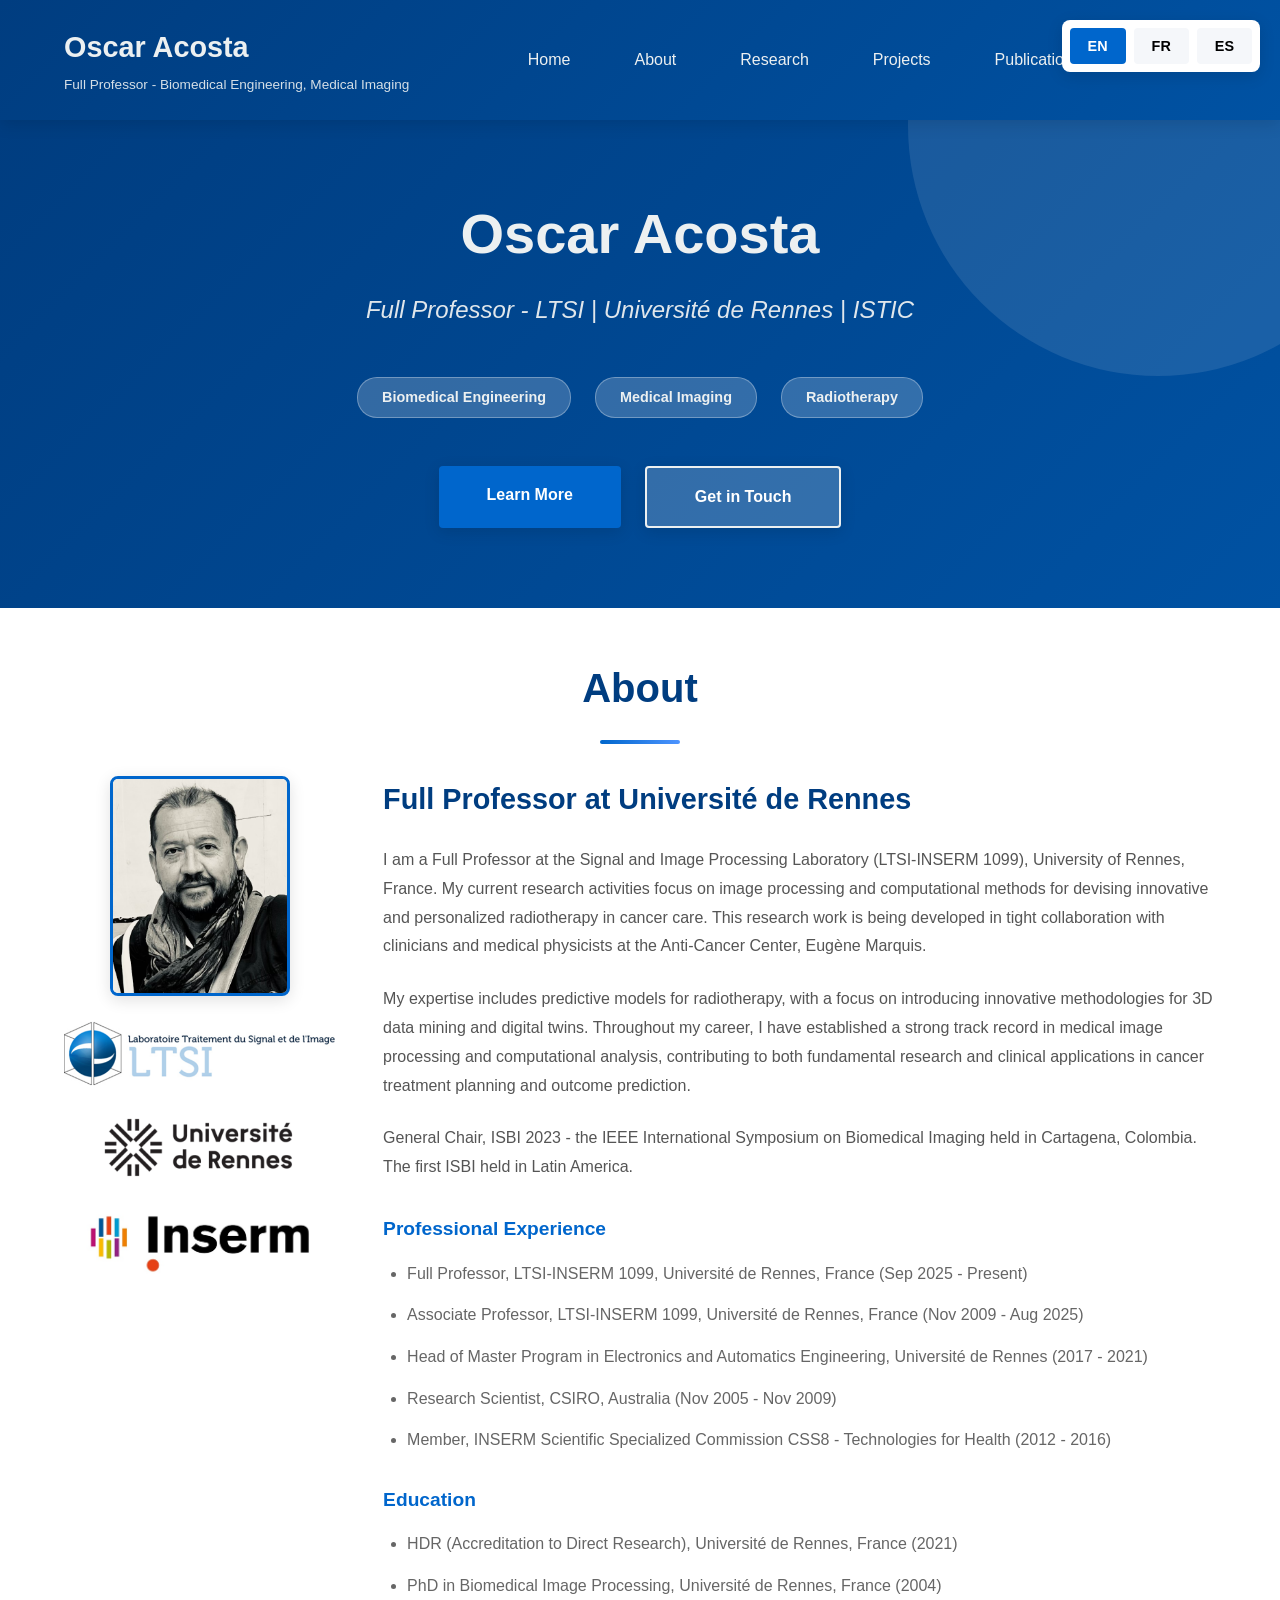
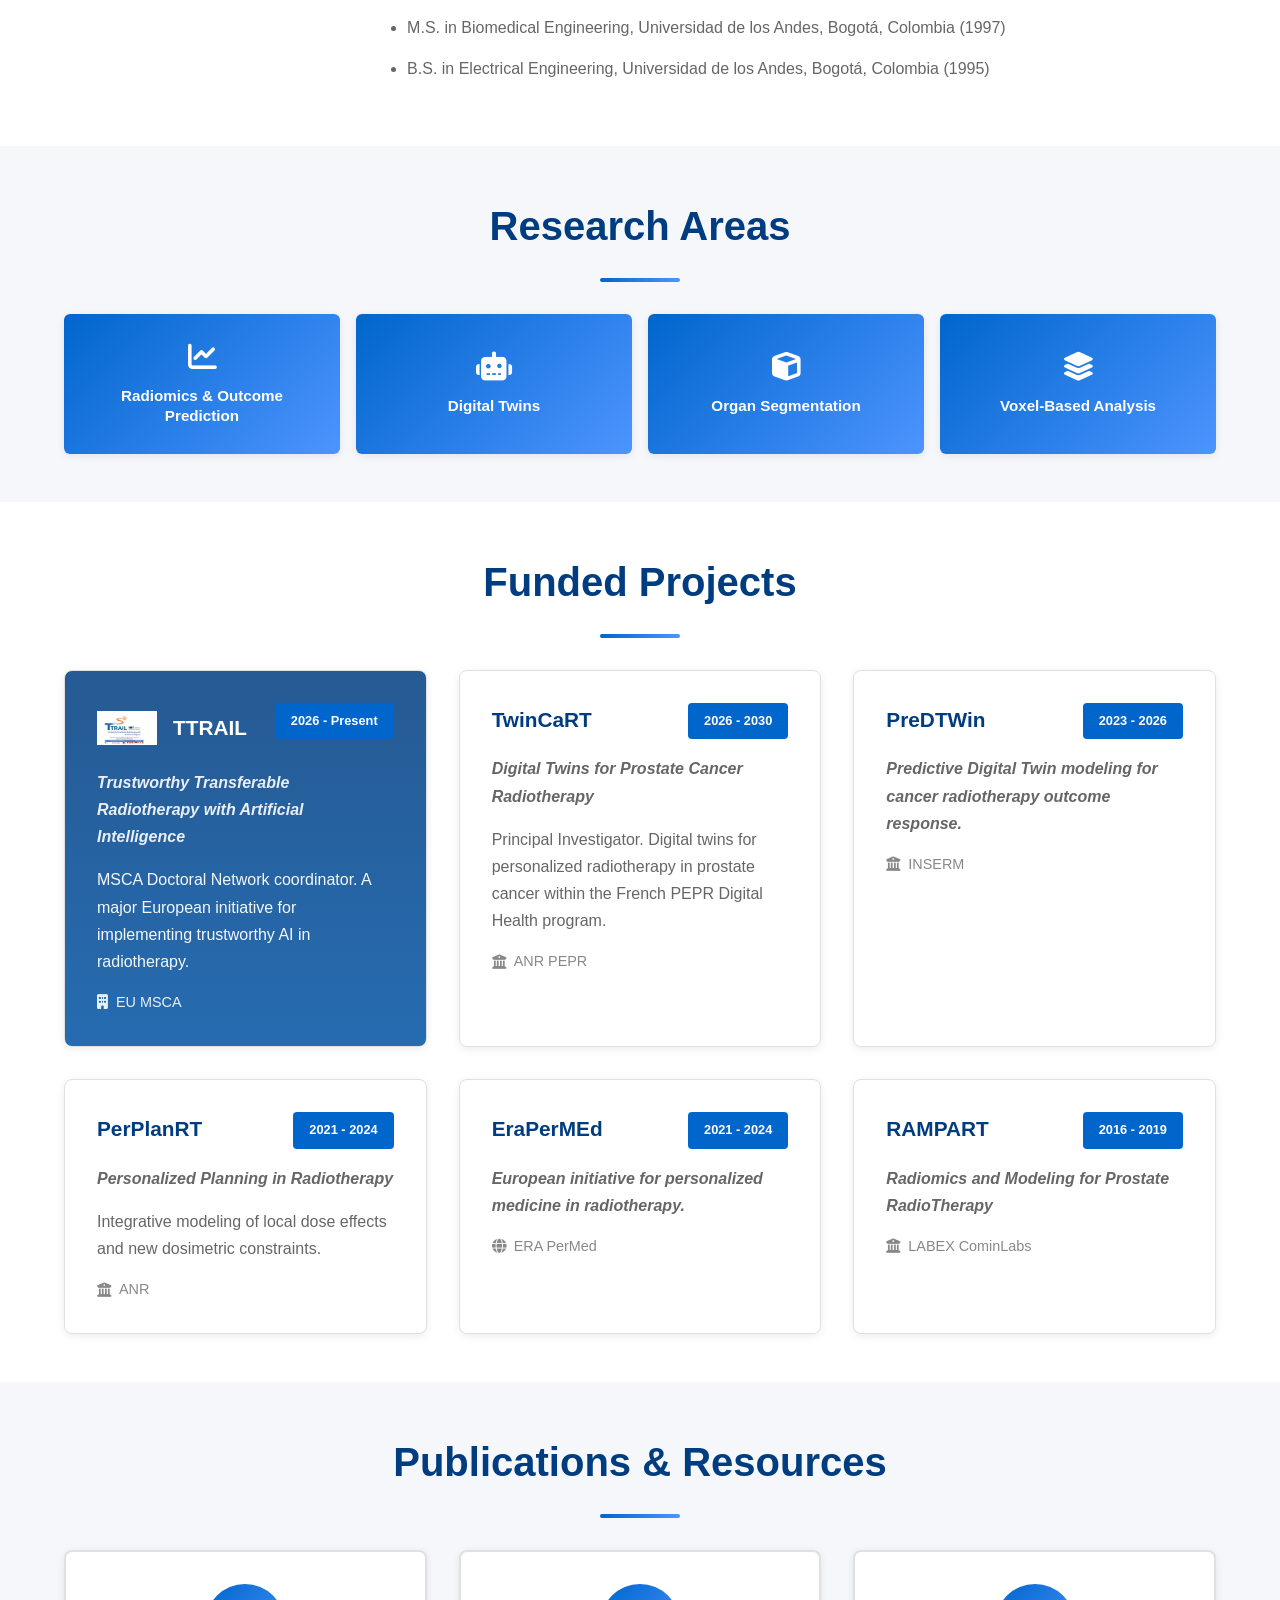
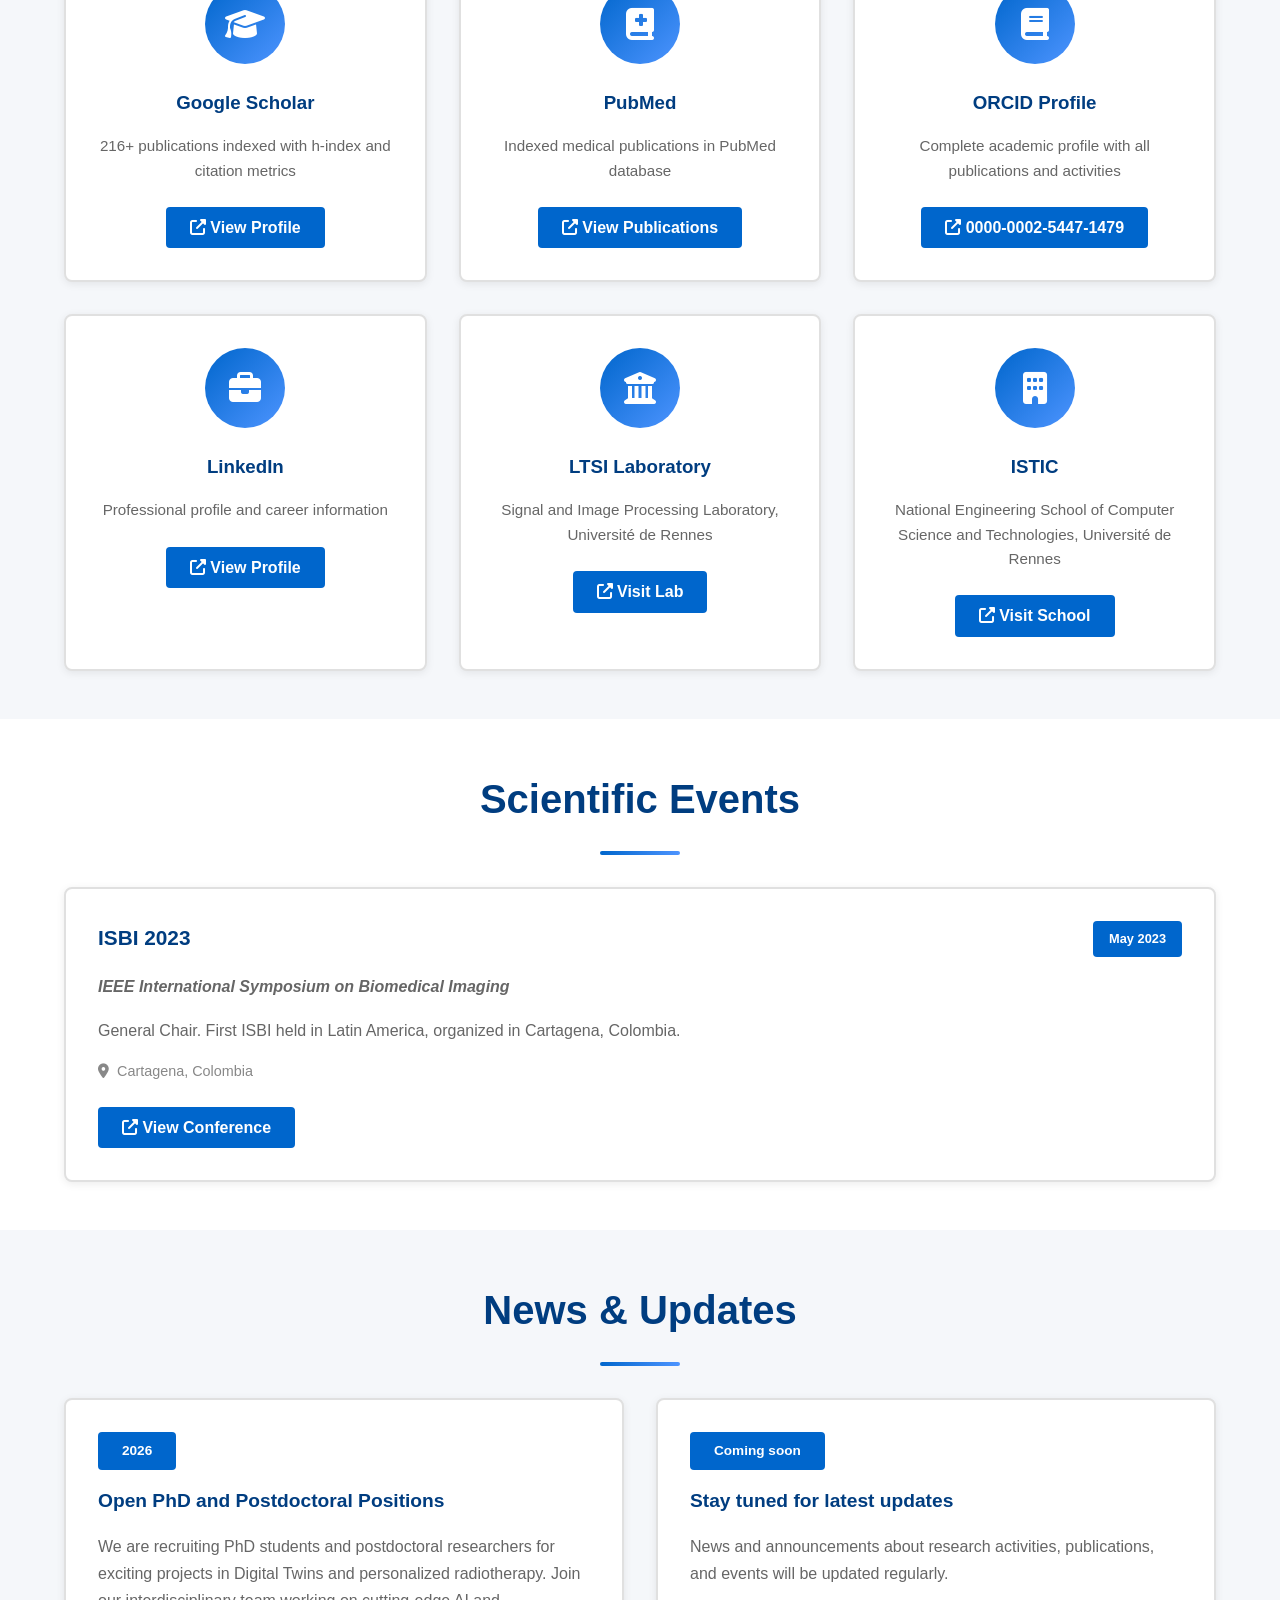
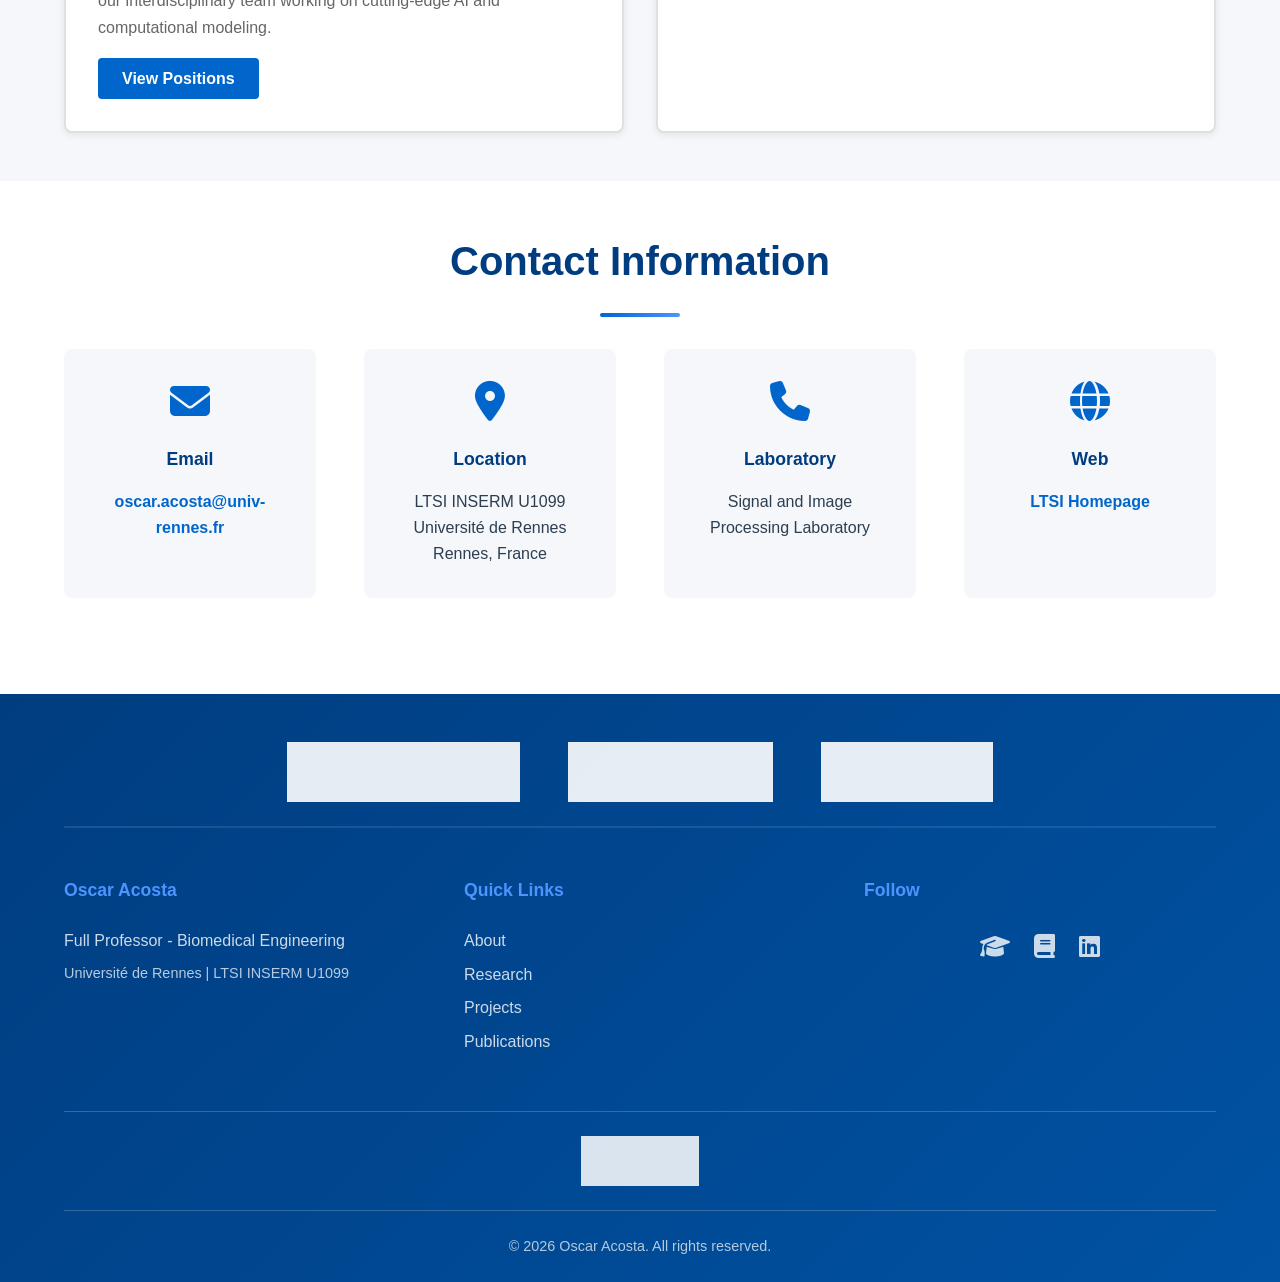
==== index.html @ e5f33746 "Personal web page" ====
<!DOCTYPE html>
<html lang="en">
<head>
    <meta charset="UTF-8">
    <meta name="viewport" content="width=device-width, initial-scale=1.0">
    <title>Oscar Acosta - Full Professor | LTSI-Université de Rennes-ISTIC</title>
    <meta name="description" content="Oscar Acosta - Full Professor in Biomedical Engineering, Radiotherapy, and Medical Imaging">
    <meta name="keywords" content="Oscar Acosta, Biomedical Engineering, Medical Imaging, Radiotherapy, LTSI, Université de Rennes">
    <link rel="stylesheet" href="assets/css/style.css">
    <link rel="stylesheet" href="https://cdnjs.cloudflare.com/ajax/libs/font-awesome/6.4.0/css/all.min.css">
</head>
<body>
    <!-- Language Switcher -->
    <div class="language-switcher">
        <button onclick="setLanguage('en')" class="lang-btn active" data-lang="en">EN</button>
        <button onclick="setLanguage('fr')" class="lang-btn" data-lang="fr">FR</button>
        <button onclick="setLanguage('es')" class="lang-btn" data-lang="es">ES</button>
    </div>

    <!-- Navigation -->
    <nav class="navbar">
        <div class="nav-container">
            <div class="logo">
                <h1>Oscar Acosta</h1>
                <p class="subtitle" data-i18n="nav.subtitle">Full Professor - Biomedical Engineering</p>
            </div>
            <ul class="nav-menu" id="navMenu">
                <li><a href="#home" data-i18n="nav.home">Home</a></li>
                <li><a href="#about" data-i18n="nav.about">About</a></li>
                <li><a href="#research" data-i18n="nav.research">Research</a></li>
                <li><a href="#projects" data-i18n="nav.projects">Projects</a></li>
                <li><a href="#publications" data-i18n="nav.publications">Publications</a></li>
                <li><a href="#contact" data-i18n="nav.contact">Contact</a></li>
            </ul>
            <div class="hamburger" id="hamburger">
                <span></span>
                <span></span>
                <span></span>
            </div>
        </div>
    </nav>

    <!-- Hero Section -->
    <section id="home" class="hero">
        <div class="hero-content">
            <h2 data-i18n="hero.title">Oscar Acosta</h2>
            <p class="hero-subtitle" data-i18n="hero.subtitle">Full Professor - LTSI | Université de Rennes | ISTIC</p>
            <div class="hero-meta">
                <span class="badge">Biomedical Engineering</span>
                <span class="badge">Medical Imaging</span>
                <span class="badge">Radiotherapy</span>
            </div>
            <div class="hero-links">
                <a href="#about" class="cta-button" data-i18n="hero.learn">Learn More</a>
                <a href="#contact" class="cta-button secondary" data-i18n="hero.contact">Get in Touch</a>
            </div>
        </div>
        <div class="hero-accent"></div>
    </section>

    <!-- About Section -->
    <section id="about" class="section">
        <div class="container">
            <h2 class="section-title" data-i18n="about.title">About</h2>
            
            <div class="about-content">
                <div class="about-photo">
                    <img src="assets/images/oscar-acosta-profile.jpeg" alt="Oscar Acosta" class="profile-image">
                    <div class="affiliations-logos">
                        <div class="logo-item">
                            <img src="assets/images/ltsi-logo.png" alt="LTSI" title="Signal and Image Processing Laboratory">
                        </div>
                        <div class="logo-item">
                            <img src="assets/images/rennes-logo.png" alt="Université de Rennes" title="Université de Rennes">
                        </div>
                        <div class="logo-item">
                            <img src="assets/images/inserm-logo.png" alt="INSERM" title="Institut National de la Santé et de la Recherche Médicale">
                        </div>
                    </div>
                </div>
                <div class="about-text">
                    <h3 data-i18n="about.heading">Full Professor at Université de Rennes</h3>
                    
                    <p data-i18n="about.intro">I am a Full Professor at the Signal and Image Processing Laboratory (LTSI-INSERM 1099), University of Rennes, France. My current research activities focus on image processing and computational methods for devising innovative and personalized radiotherapy in cancer care. This research work is being developed in tight collaboration with clinicians and medical physicists at the Anti-Cancer Center, Eugène Marquis.</p>
                    
                    <p data-i18n="about.intro2">My expertise includes predictive models for radiotherapy, with a focus on introducing innovative methodologies for 3D data mining and digital twins. Throughout my career, I have established a strong track record in medical image processing and computational analysis, contributing to both fundamental research and clinical applications in cancer treatment planning and outcome prediction.</p>
                    
                    <p data-i18n="about.intro3">General Chair, <a href="https://biomedicalimaging.org/2023/" target="_blank">ISBI 2023</a> - the IEEE International Symposium on Biomedical Imaging held in Cartagena, Colombia. The first ISBI held in Latin America.</p>
                    
                    <h4 data-i18n="about.experience">Professional Experience</h4>
                    <ul>
                        <li data-i18n="about.exp1">Full Professor, LTSI-INSERM 1099, Université de Rennes, France (Sep 2025 - Present)</li>
                        <li data-i18n="about.exp2">Associate Professor, LTSI-INSERM 1099, Université de Rennes, France (Nov 2009 - Aug 2025)</li>
                        <li data-i18n="about.exp3">Head of Master Program in Electronics and Automatics Engineering, Université de Rennes (2017 - 2021)</li>
                        <li data-i18n="about.exp4">Research Scientist, CSIRO, Australia (Nov 2005 - Nov 2009)</li>
                        <li data-i18n="about.exp5">Member, INSERM Scientific Specialized Commission CSS8 - Technologies for Health (2012 - 2016)</li>
                    </ul>
                    
                    <h4 data-i18n="about.education">Education</h4>
                    <ul>
                        <li data-i18n="about.edu1">HDR (Accreditation to Direct Research), Université de Rennes, France (2021)</li>
                        <li data-i18n="about.edu2">PhD in Biomedical Image Processing, Université de Rennes, France (2004)</li>
                        <li data-i18n="about.edu3">M.S. in Biomedical Engineering, Universidad de los Andes, Bogotá, Colombia (1997)</li>
                        <li data-i18n="about.edu4">B.S. in Electrical Engineering, Universidad de los Andes, Bogotá, Colombia (1995)</li>
                    </ul>
                </div>
            </div>
        </div>
    </section>

    <!-- Research Areas Section -->
    <section id="research" class="section bg-light">
        <div class="container">
            <h2 class="section-title" data-i18n="research.title">Research Areas</h2>
            
            <div class="research-grid">
                <div class="research-card">
                    <i class="fas fa-chart-line"></i>
                    <h3 data-i18n="research.area2">Radiomics & Outcome Prediction</h3>
                    <p data-i18n="research.area2_desc">Machine learning models for predicting treatment response and toxicity</p>
                </div>
                <div class="research-card">
                    <i class="fas fa-robot"></i>
                    <h3 data-i18n="research.area3">Digital Twins</h3>
                    <p data-i18n="research.area3_desc">Computational simulation models for personalized treatment planning</p>
                </div>
                <div class="research-card">
                    <i class="fas fa-cube"></i>
                    <h3 data-i18n="research.area4">Organ Segmentation</h3>
                    <p data-i18n="research.area4_desc">Deep learning-based automatic delineation of organs-at-risk</p>
                </div>
                <div class="research-card">
                    <i class="fas fa-layer-group"></i>
                    <h3 data-i18n="research.area5">Voxel-Based Analysis</h3>
                    <p data-i18n="research.area5_desc">Population-based statistical analysis for toxicity prediction</p>
                </div>
            </div>
        </div>
    </section>

    <!-- Funded Projects Section -->
    <section id="projects" class="section">
        <div class="container">
            <h2 class="section-title" data-i18n="projects.title">Funded Projects</h2>
            
            <div class="projects-grid">
                <div class="project-card">
                    <div class="project-header">
                        <div class="project-title-with-logo">
                            <img src="assets/images/ttrail-logo.png" alt="TTRAIL Logo" class="project-logo">
                            <h3>TTRAIL</h3>
                        </div>
                        <span class="project-badge">2026 - Present</span>
                    </div>
                    <p class="project-acronym" data-i18n="projects.ttrail_full">Trustworthy Transferable Radiotherapy with Artificial Intelligence</p>
                    <p data-i18n="projects.ttrail_desc"><strong>MSCA Doctoral Network</strong> coordinator. A major European initiative for implementing trustworthy AI in radiotherapy.</p>
                    <div class="project-meta">
                        <span><i class="fas fa-building"></i> EU MSCA</span>
                    </div>
                </div>

                <div class="project-card">
                    <div class="project-header">
                        <h3>TwinCaRT</h3>
                        <span class="project-badge">2026 - 2030</span>
                    </div>
                    <p class="project-acronym" data-i18n="projects.twincart_full">Digital Twins for Prostate Cancer Radiotherapy</p>
                    <p data-i18n="projects.twincart_desc">Principal Investigator. Digital twins for personalized radiotherapy in prostate cancer within the French PEPR Digital Health program.</p>
                    <div class="project-meta">
                        <span><i class="fas fa-university"></i> ANR PEPR</span>
                    </div>
                </div>

                <div class="project-card">
                    <div class="project-header">
                        <h3>PreDTWin</h3>
                        <span class="project-badge">2023 - 2026</span>
                    </div>
                    <p class="project-acronym" data-i18n="projects.predtwin_desc">Predictive Digital Twin modeling for cancer radiotherapy outcome response.</p>
                    <div class="project-meta">
                        <span><i class="fas fa-university"></i> INSERM</span>
                    </div>
                </div>

                <div class="project-card">
                    <div class="project-header">
                        <h3>PerPlanRT</h3>
                        <span class="project-badge">2021 - 2024</span>
                    </div>
                    <p class="project-acronym" data-i18n="projects.perplan_full">Personalized Planning in Radiotherapy</p>
                    <p data-i18n="projects.perplan_desc">Integrative modeling of local dose effects and new dosimetric constraints.</p>
                    <div class="project-meta">
                        <span><i class="fas fa-university"></i> ANR</span>
                    </div>
                </div>

                <div class="project-card">
                    <div class="project-header">
                        <h3>EraPerMEd</h3>
                        <span class="project-badge">2021 - 2024</span>
                    </div>
                    <p class="project-acronym" data-i18n="projects.erapermed_desc">European initiative for personalized medicine in radiotherapy.</p>
                    <div class="project-meta">
                        <span><i class="fas fa-globe"></i> ERA PerMed</span>
                    </div>
                </div>

                <div class="project-card">
                    <div class="project-header">
                        <h3>RAMPART</h3>
                        <span class="project-badge">2016 - 2019</span>
                    </div>
                    <p class="project-acronym" data-i18n="projects.rampart_full">Radiomics and Modeling for Prostate RadioTherapy</p>
                    <div class="project-meta">
                        <span><i class="fas fa-university"></i> LABEX CominLabs</span>
                    </div>
                </div>
            </div>
        </div>
    </section>

    <!-- Publications Section -->
    <section id="publications" class="section bg-light">
        <div class="container">
            <h2 class="section-title" data-i18n="publications.title">Publications & Resources</h2>
            
            <div class="publications-grid">
                <div class="publication-card">
                    <div class="pub-icon">
                        <i class="fas fa-graduation-cap"></i>
                    </div>
                    <h3 data-i18n="publications.scholar">Google Scholar</h3>
                    <p data-i18n="publications.scholar_desc">216+ publications indexed with h-index and citation metrics</p>
                    <a href="https://scholar.google.com/citations?hl=en&user=rHHitXEAAAAJ&view_op=list_works&sortby=pubdate" target="_blank" class="resource-link">
                        <i class="fas fa-external-link-alt"></i> View Profile
                    </a>
                </div>

                <div class="publication-card">
                    <div class="pub-icon">
                        <i class="fas fa-book-medical"></i>
                    </div>
                    <h3 data-i18n="publications.pubmed">PubMed</h3>
                    <p data-i18n="publications.pubmed_desc">Indexed medical publications in PubMed database</p>
                    <a href="https://pubmed.ncbi.nlm.nih.gov/?term=Acosta%2C+Oscar%5BFull+Author+Name%5D+OR+Acosta+O%5BInvestigator%5D+AND+%28CSIRO%5BAffiliation%5D+OR+LTSI%5BAffiliation%5D+or+Rennes%5Bcity%5D%29&sort=date" target="_blank" class="resource-link">
                        <i class="fas fa-external-link-alt"></i> View Publications
                    </a>
                </div>

                <div class="publication-card">
                    <div class="pub-icon">
                        <i class="fas fa-book"></i>
                    </div>
                    <h3 data-i18n="publications.orcid">ORCID Profile</h3>
                    <p data-i18n="publications.orcid_desc">Complete academic profile with all publications and activities</p>
                    <a href="https://orcid.org/0000-0002-5447-1479" target="_blank" class="resource-link">
                        <i class="fas fa-external-link-alt"></i> 0000-0002-5447-1479
                    </a>
                </div>

                <div class="publication-card">
                    <div class="pub-icon">
                        <i class="fas fa-briefcase"></i>
                    </div>
                    <h3 data-i18n="publications.linkedin">LinkedIn</h3>
                    <p data-i18n="publications.linkedin_desc">Professional profile and career information</p>
                    <a href="https://www.linkedin.com/in/oscar-acosta-355438169/" target="_blank" class="resource-link">
                        <i class="fas fa-external-link-alt"></i> View Profile
                    </a>
                </div>

                <div class="publication-card">
                    <div class="pub-icon">
                        <i class="fas fa-university"></i>
                    </div>
                    <h3 data-i18n="publications.ltsi">LTSI Laboratory</h3>
                    <p data-i18n="publications.ltsi_desc">Signal and Image Processing Laboratory, Université de Rennes</p>
                    <a href="https://www.ltsi.univ-rennes1.fr/" target="_blank" class="resource-link">
                        <i class="fas fa-external-link-alt"></i> Visit Lab
                    </a>
                </div>

                <div class="publication-card">
                    <div class="pub-icon">
                        <i class="fas fa-building"></i>
                    </div>
                    <h3 data-i18n="publications.istic">ISTIC</h3>
                    <p data-i18n="publications.istic_desc">National Engineering School of Computer Science and Technologies, Université de Rennes</p>
                    <a href="https://istic.univ-rennes.fr/" target="_blank" class="resource-link">
                        <i class="fas fa-external-link-alt"></i> Visit School
                    </a>
                </div>
            </div>
        </div>
    </section>

    <!-- Scientific Events Section -->
    <section id="events" class="section">
        <div class="container">
            <h2 class="section-title" data-i18n="events.title">Scientific Events</h2>
            
            <div class="events-grid">
                <div class="event-card">
                    <div class="event-header">
                        <h3>ISBI 2023</h3>
                        <span class="event-badge">May 2023</span>
                    </div>
                    <p class="event-acronym" data-i18n="events.isbi_full">IEEE International Symposium on Biomedical Imaging</p>
                    <p data-i18n="events.isbi_desc"><strong>General Chair</strong>. First ISBI held in Latin America, organized in Cartagena, Colombia.</p>
                    <div class="event-meta">
                        <span><i class="fas fa-map-marker-alt"></i> Cartagena, Colombia</span>
                    </div>
                    <a href="https://biomedicalimaging.org/2023/" target="_blank" class="event-link">
                        <i class="fas fa-external-link-alt"></i> View Conference
                    </a>
                </div>
            </div>
        </div>
    </section>

    <!-- News Section -->
    <section id="news" class="section bg-light">
        <div class="container">
            <h2 class="section-title" data-i18n="news.title">News & Updates</h2>
            
            <div class="news-grid">
                <div class="news-card">
                    <div class="news-date">2026</div>
                    <h3>Open PhD and Postdoctoral Positions</h3>
                    <p>We are recruiting PhD students and postdoctoral researchers for exciting projects in Digital Twins and personalized radiotherapy. Join our interdisciplinary team working on cutting-edge AI and computational modeling.</p>
                    <a href="positions.html" class="news-link">View Positions</a>
                </div>
                <div class="news-card">
                    <div class="news-date" data-i18n="news.coming">Coming soon</div>
                    <h3 data-i18n="news.placeholder">Stay tuned for latest updates</h3>
                    <p data-i18n="news.placeholder_desc">News and announcements about research activities, publications, and events will be updated regularly.</p>
                </div>
            </div>
        </div>
    </section>

    <!-- Contact Section -->
    <section id="contact" class="section">
        <div class="container">
            <h2 class="section-title" data-i18n="contact.title">Contact Information</h2>
            
            <div class="contact-grid">
                <div class="contact-item">
                    <i class="fas fa-envelope"></i>
                    <h4 data-i18n="contact.email">Email</h4>
                    <a href="mailto:oscar.acosta@univ-rennes.fr">oscar.acosta@univ-rennes.fr</a>
                </div>
                <div class="contact-item">
                    <i class="fas fa-map-marker-alt"></i>
                    <h4 data-i18n="contact.location">Location</h4>
                    <p>LTSI INSERM U1099<br>Université de Rennes<br>Rennes, France</p>
                </div>
                <div class="contact-item">
                    <i class="fas fa-phone"></i>
                    <h4 data-i18n="contact.lab">Laboratory</h4>
                    <p data-i18n="contact.lab_info">Signal and Image Processing Laboratory</p>
                </div>
                <div class="contact-item">
                    <i class="fas fa-globe"></i>
                    <h4 data-i18n="contact.web">Web</h4>
                    <a href="https://www.ltsi.univ-rennes1.fr/" target="_blank">LTSI Homepage</a>
                </div>
            </div>
        </div>
    </section>

    <!-- Footer -->
    <footer class="footer">
        <div class="container">
            <div class="footer-logos">
                <div class="logo-item">
                    <img src="assets/images/ltsi-logo.png" alt="LTSI Laboratory" title="LTSI - Signal and Image Processing Laboratory">
                </div>
                <div class="logo-item">
                    <img src="assets/images/inserm-logo.png" alt="INSERM" title="Institut National de la Santé et de la Recherche Médicale">
                </div>
                <div class="logo-item">
                    <img src="assets/images/rennes-logo.png" alt="Université de Rennes" title="Université de Rennes">
                </div>
            </div>
            <div class="footer-content">
                <div class="footer-section">
                    <h4>Oscar Acosta</h4>
                    <p data-i18n="footer.title">Full Professor - Biomedical Engineering</p>
                    <p class="footer-subtitle">Université de Rennes | LTSI INSERM U1099</p>
                </div>
                <div class="footer-section">
                    <h4 data-i18n="footer.quicklinks">Quick Links</h4>
                    <ul>
                        <li><a href="#about" data-i18n="footer.about">About</a></li>
                        <li><a href="#research" data-i18n="footer.research">Research</a></li>
                        <li><a href="#projects" data-i18n="footer.projects">Projects</a></li>
                        <li><a href="#publications" data-i18n="footer.publications">Publications</a></li>
                    </ul>
                </div>
                <div class="footer-section">
                    <h4 data-i18n="footer.follow">Follow</h4>
                    <div class="social-links">
                        <a href="https://scholar.google.com/citations?hl=en&user=rHHitXEAAAAJ" target="_blank" title="Google Scholar">
                            <i class="fas fa-graduation-cap"></i>
                        </a>
                        <a href="https://orcid.org/0000-0002-5447-1479" target="_blank" title="ORCID">
                            <i class="fas fa-book"></i>
                        </a>
                        <a href="https://www.linkedin.com/in/oscar-acosta-355438169/" target="_blank" title="LinkedIn">
                            <i class="fab fa-linkedin"></i>
                        </a>
                    </div>
                </div>
            </div>
            <div class="footer-bottom">
                <div class="funder-logos">
                    <img src="assets/images/msca-ttrail-logo.png" alt="MSCA TTRAIL" title="Marie Skłodowska-Curie Actions - TTRAIL Doctoral Network">
                </div>
                <p>&copy; 2026 Oscar Acosta. All rights reserved.</p>
            </div>
        </div>
    </footer>

    <script src="assets/js/i18n.js"></script>
    <script src="assets/js/script.js"></script>
</body>
</html>
---- assets/css/style.css ----
/* ============================================
   OSCAR ACOSTA PROFESSIONAL WEBSITE - STYLESHEET
   ============================================ */

:root {
    /* Colors - LTSI Branding */
    --primary-color: #003d80;
    --secondary-color: #0052a3;
    --accent-color: #0066cc;
    --accent-light: #4d94ff;
    --ltsi-blue: #003d80;
    --ltsi-light-blue: #4d94ff;
    --text-dark: #2c3e50;
    --text-light: #ecf0f1;
    --bg-light: #f5f7fa;
    --bg-white: #ffffff;
    --border-color: #e0e0e0;
    --shadow-sm: 0 2px 8px rgba(0, 0, 0, 0.08);
    --shadow-md: 0 4px 16px rgba(0, 0, 0, 0.12);
    --shadow-lg: 0 8px 24px rgba(0, 0, 0, 0.15);

    /* Typography */
    --font-main: 'Segoe UI', Tahoma, Geneva, Verdana, sans-serif;
    --font-serif: 'Georgia', serif;

    /* Spacing */
    --spacing-xs: 0.25rem;
    --spacing-sm: 0.5rem;
    --spacing-md: 1rem;
    --spacing-lg: 1.5rem;
    --spacing-xl: 2rem;
    --spacing-2xl: 3rem;

    /* Transitions */
    --transition: all 0.3s ease;
}

/* ============================================
   RESET & BASE STYLES
   ============================================ */

* {
    margin: 0;
    padding: 0;
    box-sizing: border-box;
}

html {
    scroll-behavior: smooth;
}

body {
    font-family: var(--font-main);
    color: var(--text-dark);
    background-color: var(--bg-white);
    line-height: 1.6;
}

a {
    color: var(--accent-color);
    text-decoration: none;
    transition: var(--transition);
}

a:hover {
    color: var(--accent-light);
}

ul {
    list-style: none;
}

/* ============================================
   LANGUAGE SWITCHER
   ============================================ */

.language-switcher {
    position: fixed;
    top: 20px;
    right: 20px;
    display: flex;
    gap: var(--spacing-sm);
    z-index: 9999;
    background: var(--bg-white);
    padding: var(--spacing-sm);
    border-radius: 8px;
    box-shadow: var(--shadow-md);
}

.lang-btn {
    background: var(--bg-light);
    border: 2px solid transparent;
    padding: var(--spacing-sm) var(--spacing-md);
    border-radius: 4px;
    font-weight: 600;
    cursor: pointer;
    transition: var(--transition);
    font-size: 0.9rem;
}

.lang-btn:hover {
    background: var(--accent-light);
    color: white;
}

.lang-btn.active {
    background: var(--accent-color);
    color: white;
    border-color: var(--accent-color);
}

/* ============================================
   CONTAINER & LAYOUT
   ============================================ */

.container {
    max-width: 1200px;
    margin: 0 auto;
    padding: 0 var(--spacing-lg);
}

.section {
    padding: var(--spacing-2xl) 0;
}

.section.bg-light {
    background-color: var(--bg-light);
}

.section-title {
    font-size: 2.5rem;
    font-weight: 700;
    margin-bottom: var(--spacing-xl);
    color: var(--primary-color);
    text-align: center;
    position: relative;
    padding-bottom: var(--spacing-lg);
}

.section-title::after {
    content: '';
    position: absolute;
    bottom: 0;
    left: 50%;
    transform: translateX(-50%);
    width: 80px;
    height: 4px;
    background: linear-gradient(90deg, var(--accent-color), var(--accent-light));
    border-radius: 2px;
}

.section-subtitle {
    text-align: center;
    font-size: 1.1rem;
    color: #7f8c8d;
    margin-bottom: var(--spacing-2xl);
}

/* ============================================
   NAVIGATION
   ============================================ */

.navbar {
    background: linear-gradient(135deg, var(--primary-color) 0%, var(--secondary-color) 100%);
    color: var(--text-light);
    padding: var(--spacing-lg) 0;
    position: sticky;
    top: 0;
    z-index: 1000;
    box-shadow: var(--shadow-md);
}

.nav-container {
    max-width: 1200px;
    margin: 0 auto;
    padding: 0 var(--spacing-lg);
    display: flex;
    justify-content: space-between;
    align-items: center;
    flex-wrap: wrap;
}

.logo h1 {
    font-size: 1.8rem;
    font-weight: 700;
    margin-bottom: var(--spacing-xs);
}

.subtitle {
    font-size: 0.85rem;
    opacity: 0.9;
    margin: 0;
}

.nav-menu {
    display: flex;
    gap: var(--spacing-xl);
    align-items: center;
}

.nav-menu li a {
    color: var(--text-light);
    font-weight: 500;
    transition: var(--transition);
    padding: var(--spacing-sm) var(--spacing-md);
    border-radius: 4px;
}

.nav-menu li a:hover {
    background-color: rgba(255, 255, 255, 0.1);
    color: var(--accent-light);
}

.hamburger {
    display: none;
    flex-direction: column;
    cursor: pointer;
    gap: 5px;
}

.hamburger span {
    width: 25px;
    height: 3px;
    background-color: var(--text-light);
    border-radius: 2px;
    transition: var(--transition);
}

@media (max-width: 768px) {
    .hamburger {
        display: flex;
    }

    .nav-menu {
        position: absolute;
        top: 60px;
        left: 0;
        right: 0;
        background: var(--primary-color);
        flex-direction: column;
        gap: 0;
        max-height: 0;
        overflow: hidden;
        transition: max-height 0.3s ease;
    }

    .nav-menu.active {
        max-height: 400px;
    }

    .nav-menu li {
        width: 100%;
    }

    .nav-menu li a {
        display: block;
        padding: var(--spacing-md) var(--spacing-lg);
        border-radius: 0;
    }
}

/* ============================================
   HERO SECTION
   ============================================ */

.hero {
    background: linear-gradient(135deg, var(--primary-color) 0%, var(--secondary-color) 100%);
    color: var(--text-light);
    padding: 5rem var(--spacing-lg);
    text-align: center;
    position: relative;
    overflow: hidden;
}

.hero-content {
    max-width: 1200px;
    margin: 0 auto;
    position: relative;
    z-index: 2;
}

.hero h2 {
    font-size: 3.5rem;
    font-weight: 700;
    margin-bottom: var(--spacing-lg);
    line-height: 1.2;
}

.hero-subtitle {
    font-size: 1.5rem;
    margin-bottom: var(--spacing-2xl);
    opacity: 0.95;
    font-style: italic;
}

.hero-meta {
    display: flex;
    gap: var(--spacing-lg);
    justify-content: center;
    margin-bottom: var(--spacing-2xl);
    flex-wrap: wrap;
}

.badge {
    background-color: rgba(255, 255, 255, 0.2);
    color: var(--text-light);
    padding: var(--spacing-sm) var(--spacing-lg);
    border-radius: 20px;
    font-size: 0.9rem;
    font-weight: 600;
    border: 1px solid rgba(255, 255, 255, 0.3);
}

.hero-links {
    display: flex;
    gap: var(--spacing-lg);
    justify-content: center;
    flex-wrap: wrap;
}

.cta-button {
    display: inline-block;
    background-color: var(--accent-color);
    color: white;
    padding: var(--spacing-md) var(--spacing-2xl);
    border-radius: 4px;
    font-weight: 600;
    font-size: 1rem;
    transition: var(--transition);
    box-shadow: var(--shadow-md);
}

.cta-button:hover {
    background-color: var(--accent-light);
    transform: translateY(-2px);
    box-shadow: var(--shadow-lg);
}

.cta-button.secondary {
    background-color: rgba(255, 255, 255, 0.2);
    border: 2px solid var(--text-light);
}

.cta-button.secondary:hover {
    background-color: rgba(255, 255, 255, 0.3);
}

.hero-accent {
    position: absolute;
    top: -50%;
    right: -10%;
    width: 500px;
    height: 500px;
    background: rgba(255, 255, 255, 0.1);
    border-radius: 50%;
    z-index: 1;
}

@media (max-width: 768px) {
    .hero {
        padding: 3rem var(--spacing-lg);
    }

    .hero h2 {
        font-size: 2rem;
    }

    .hero-subtitle {
        font-size: 1.1rem;
    }
}

/* ============================================
   ABOUT SECTION
   ============================================ */

.about-content {
    display: grid;
    grid-template-columns: auto 1fr;
    gap: var(--spacing-2xl);
    align-items: start;
}

.about-photo {
    display: flex;
    flex-direction: column;
    justify-content: flex-start;
    align-items: center;
}

.profile-image {
    width: 180px;
    height: 220px;
    border-radius: 8px;
    object-fit: cover;
    box-shadow: var(--shadow-md);
    border: 3px solid var(--accent-color);
    margin-bottom: var(--spacing-lg);
}

.affiliations-logos {
    display: grid;
    grid-template-columns: 1fr;
    gap: var(--spacing-lg);
    width: 100%;
}

.affiliations-logos .logo-item {
    display: flex;
    align-items: center;
    justify-content: center;
    padding: 0;
    background: transparent;
    border-radius: 0;
    border: none;
    transition: var(--transition);
}

.affiliations-logos .logo-item:hover {
    border-color: transparent;
    box-shadow: none;
    transform: scale(1.08);
}

.affiliations-logos .logo-item img {
    height: 70px;
    width: auto;
    max-width: 100%;
    filter: none;
    opacity: 1;
}

.about-text h3 {
    font-size: 1.8rem;
    color: var(--primary-color);
    margin-bottom: var(--spacing-lg);
}

.about-text h4 {
    font-size: 1.2rem;
    color: var(--accent-color);
    margin-top: var(--spacing-xl);
    margin-bottom: var(--spacing-md);
}

.about-text p {
    color: #555;
    margin-bottom: var(--spacing-lg);
    line-height: 1.8;
}

.about-text ul {
    list-style: disc;
    padding-left: var(--spacing-lg);
}

.about-text ul li {
    margin-bottom: var(--spacing-md);
    color: #666;
}

.expertise-grid {
    display: grid;
    grid-template-columns: repeat(2, 1fr);
    gap: var(--spacing-lg);
    margin-bottom: var(--spacing-xl);
}

.expertise-item {
    display: flex;
    align-items: center;
    gap: var(--spacing-md);
    padding: var(--spacing-md);
    background: var(--bg-light);
    border-radius: 8px;
    border-left: 4px solid var(--accent-color);
}

.expertise-item i {
    font-size: 1.5rem;
    color: var(--accent-color);
}

.about-stats {
    display: grid;
    grid-template-columns: 1fr;
    gap: var(--spacing-lg);
}

.stat-card {
    background: var(--bg-light);
    padding: var(--spacing-xl);
    border-radius: 8px;
    border: 2px solid var(--border-color);
    text-align: center;
    transition: var(--transition);
}

.stat-card:hover {
    border-color: var(--accent-color);
    box-shadow: var(--shadow-md);
}

.stat-number {
    font-size: 2.5rem;
    font-weight: 700;
    color: var(--accent-color);
    margin-bottom: var(--spacing-sm);
}

.stat-label {
    color: #666;
    font-weight: 500;
    margin: 0;
}

@media (max-width: 768px) {
    .about-content {
        grid-template-columns: 1fr;
    }

    .profile-image {
        width: 180px;
        height: 240px;
        margin: 0 auto;
    }

    .expertise-grid {
        grid-template-columns: 1fr;
    }
}

/* ============================================
   RESEARCH SECTION
   ============================================ */

.research-grid {
    display: grid;
    grid-template-columns: repeat(auto-fit, minmax(160px, 1fr));
    gap: var(--spacing-md);
}

.research-card {
    background: linear-gradient(135deg, var(--accent-color), var(--accent-light));
    border: none;
    padding: var(--spacing-lg);
    border-radius: 6px;
    text-align: center;
    transition: var(--transition);
    box-shadow: var(--shadow-sm);
    cursor: pointer;
    display: flex;
    flex-direction: column;
    align-items: center;
    justify-content: center;
    min-height: 140px;
}

.research-card:hover {
    transform: translateY(-3px);
    box-shadow: var(--shadow-md);
    background: linear-gradient(135deg, var(--accent-light), var(--accent-color));
}

.research-card i {
    font-size: 1.8rem;
    color: white;
    margin-bottom: var(--spacing-md);
}

.research-card h3 {
    font-size: 0.95rem;
    color: white;
    margin-bottom: 0;
    font-weight: 600;
    line-height: 1.3;
}

.research-card p {
    display: none;
}

/* ============================================
   PROJECTS SECTION
   ============================================ */

.projects-grid {
    display: grid;
    grid-template-columns: repeat(auto-fit, minmax(320px, 1fr));
    gap: var(--spacing-xl);
}

.project-card {
    background: var(--bg-white);
    border: 1px solid var(--border-color);
    padding: var(--spacing-xl);
    border-radius: 8px;
    transition: var(--transition);
    box-shadow: var(--shadow-sm);
}

.project-card:first-child {
    background: linear-gradient(rgba(0, 61, 128, 0.85), rgba(0, 82, 163, 0.85)), url('assets/images/ttrail-logo.png') center/cover;
    color: white;
}

.project-card:first-child .project-card h3,
.project-card:first-child h3 {
    color: white;
}

.project-card:first-child .project-acronym,
.project-card:first-child .project-meta {
    color: rgba(255, 255, 255, 0.9);
}

.project-card:first-child p {
    color: rgba(255, 255, 255, 0.95);
}

.project-card:hover {
    box-shadow: var(--shadow-md);
    border-color: var(--accent-color);
    transform: translateY(-3px);
}

.project-header {
    display: flex;
    justify-content: space-between;
    align-items: start;
    margin-bottom: var(--spacing-md);
}

.project-title-with-logo {
    display: flex;
    align-items: center;
    gap: var(--spacing-md);
}

.project-logo {
    height: 50px;
    width: auto;
    max-width: 60px;
    object-fit: contain;
    transition: var(--transition);
    cursor: pointer;
}

.project-card:first-child:hover .project-logo {
    transform: scale(1.3);
}

.project-card h3 {
    font-size: 1.3rem;
    color: var(--primary-color);
    margin: 0;
}

.project-badge {
    background: var(--accent-color);
    color: white;
    padding: var(--spacing-sm) var(--spacing-md);
    border-radius: 4px;
    font-size: 0.8rem;
    font-weight: 600;
    white-space: nowrap;
}

.project-acronym {
    font-style: italic;
    color: var(--accent-color);
    font-weight: 600;
    margin-bottom: var(--spacing-md);
}

.project-card p {
    color: #666;
    line-height: 1.7;
    margin-bottom: var(--spacing-md);
}

.project-meta {
    display: flex;
    gap: var(--spacing-md);
    font-size: 0.9rem;
    color: #888;
}

.project-meta span {
    display: flex;
    align-items: center;
    gap: var(--spacing-sm);
}

/* ============================================
   PUBLICATIONS SECTION
   ============================================ */

.publications-grid {
    display: grid;
    grid-template-columns: repeat(auto-fit, minmax(280px, 1fr));
    gap: var(--spacing-xl);
}

.publication-card {
    background: var(--bg-white);
    padding: var(--spacing-xl);
    border-radius: 8px;
    text-align: center;
    border: 2px solid var(--border-color);
    transition: var(--transition);
    box-shadow: var(--shadow-sm);
}

.publication-card:hover {
    border-color: var(--accent-color);
    box-shadow: var(--shadow-md);
    transform: translateY(-5px);
}

.pub-icon {
    width: 80px;
    height: 80px;
    margin: 0 auto var(--spacing-lg);
    background: linear-gradient(135deg, var(--accent-color), var(--accent-light));
    color: white;
    display: flex;
    align-items: center;
    justify-content: center;
    border-radius: 50%;
    font-size: 2rem;
}

.publication-card h3 {
    color: var(--primary-color);
    margin-bottom: var(--spacing-md);
}

.publication-card p {
    color: #666;
    margin-bottom: var(--spacing-lg);
    font-size: 0.95rem;
}

.resource-link {
    display: inline-block;
    background: var(--accent-color);
    color: white;
    padding: var(--spacing-sm) var(--spacing-lg);
    border-radius: 4px;
    font-weight: 600;
    transition: var(--transition);
}

.resource-link:hover {
    background: var(--accent-light);
    transform: translateX(3px);
}

/* ============================================
   CONTACT SECTION
   ============================================ */

.contact-grid {
    display: grid;
    grid-template-columns: repeat(auto-fit, minmax(250px, 1fr));
    gap: var(--spacing-2xl);
}

.contact-item {
    text-align: center;
    padding: var(--spacing-xl);
    background: var(--bg-light);
    border-radius: 8px;
    transition: var(--transition);
}

.contact-item:hover {
    background: var(--accent-color);
    color: white;
    transform: translateY(-5px);
}

.contact-item i {
    font-size: 2.5rem;
    color: var(--accent-color);
    margin-bottom: var(--spacing-lg);
}

.contact-item:hover i {
    color: white;
}

.contact-item h4 {
    color: var(--primary-color);
    margin-bottom: var(--spacing-md);
    font-size: 1.1rem;
}

.contact-item:hover h4 {
    color: white;
}

.contact-item a {
    color: var(--accent-color);
    font-weight: 600;
}

.contact-item:hover a {
    color: white;
}

/* ============================================
   FOOTER
   ============================================ */

.footer {
    background: linear-gradient(135deg, var(--ltsi-blue) 0%, var(--secondary-color) 100%);
    color: var(--text-light);
    padding: var(--spacing-2xl) 0 var(--spacing-lg);
    margin-top: var(--spacing-2xl);
}

.footer-logos {
    display: flex;
    justify-content: center;
    gap: var(--spacing-2xl);
    align-items: center;
    margin-bottom: var(--spacing-2xl);
    padding-bottom: var(--spacing-lg);
    border-bottom: 2px solid rgba(255, 255, 255, 0.1);
}

.logo-item {
    display: flex;
    align-items: center;
    justify-content: center;
}

.logo-item img {
    height: 60px;
    width: auto;
    opacity: 0.9;
    transition: var(--transition);
    filter: brightness(0) invert(1);
}

.logo-item img:hover {
    opacity: 1;
}

.footer-content {
    display: grid;
    grid-template-columns: repeat(auto-fit, minmax(250px, 1fr));
    gap: var(--spacing-2xl);
    margin-bottom: var(--spacing-2xl);
}

.footer-section h4 {
    margin-bottom: var(--spacing-lg);
    color: var(--accent-light);
    font-size: 1.1rem;
}

.footer-section p {
    color: rgba(255, 255, 255, 0.8);
    margin-bottom: var(--spacing-sm);
    line-height: 1.6;
}

.footer-subtitle {
    font-size: 0.9rem;
    opacity: 0.9;
}

.footer-section ul {
    list-style: none;
}

.footer-section ul li {
    margin-bottom: var(--spacing-sm);
}

.footer-section ul li a {
    color: rgba(255, 255, 255, 0.8);
    transition: var(--transition);
}

.footer-section ul li a:hover {
    color: var(--accent-light);
    padding-left: var(--spacing-sm);
}

.social-links {
    display: flex;
    gap: var(--spacing-lg);
    justify-content: center;
    font-size: 1.5rem;
}

.social-links a {
    color: rgba(255, 255, 255, 0.8);
    transition: var(--transition);
}

.social-links a:hover {
    color: var(--accent-light);
}

.footer-bottom {
    border-top: 1px solid rgba(255, 255, 255, 0.2);
    padding-top: var(--spacing-lg);
    text-align: center;
    color: rgba(255, 255, 255, 0.7);
    font-size: 0.9rem;
}

.funder-logos {
    display: flex;
    justify-content: center;
    align-items: center;
    gap: var(--spacing-xl);
    margin-bottom: var(--spacing-lg);
    padding-bottom: var(--spacing-lg);
    border-bottom: 1px solid rgba(255, 255, 255, 0.2);
}

.funder-logos img {
    height: 50px;
    width: auto;
    filter: brightness(0) invert(1);
    opacity: 0.85;
    transition: var(--transition);
}

.funder-logos img:hover {
    opacity: 1;
    transform: scale(1.05);
}

/* ============================================
   SCIENTIFIC EVENTS SECTION
   ============================================ */

.events-grid {
    display: grid;
    grid-template-columns: repeat(auto-fit, minmax(300px, 1fr));
    gap: var(--spacing-xl);
}

.event-card {
    background: var(--bg-white);
    border: 2px solid var(--border-color);
    padding: var(--spacing-xl);
    border-radius: 8px;
    transition: var(--transition);
    box-shadow: var(--shadow-sm);
}

.event-card:hover {
    border-color: var(--accent-color);
    box-shadow: var(--shadow-md);
    transform: translateY(-5px);
}

.event-header {
    display: flex;
    justify-content: space-between;
    align-items: start;
    margin-bottom: var(--spacing-md);
}

.event-card h3 {
    font-size: 1.3rem;
    color: var(--primary-color);
    margin: 0;
}

.event-badge {
    background: var(--accent-color);
    color: white;
    padding: var(--spacing-sm) var(--spacing-md);
    border-radius: 4px;
    font-size: 0.8rem;
    font-weight: 600;
    white-space: nowrap;
}

.event-acronym {
    font-style: italic;
    color: var(--accent-color);
    font-weight: 600;
    margin-bottom: var(--spacing-md);
}

.event-card p {
    color: #666;
    line-height: 1.7;
    margin-bottom: var(--spacing-md);
}

.event-meta {
    display: flex;
    gap: var(--spacing-md);
    font-size: 0.9rem;
    color: #888;
    margin-bottom: var(--spacing-lg);
}

.event-meta span {
    display: flex;
    align-items: center;
    gap: var(--spacing-sm);
}

.event-link {
    display: inline-block;
    background: var(--accent-color);
    color: white;
    padding: var(--spacing-sm) var(--spacing-lg);
    border-radius: 4px;
    font-weight: 600;
    transition: var(--transition);
}

.event-link:hover {
    background: var(--accent-light);
    transform: translateX(3px);
}

/* ============================================
   NEWS SECTION
   ============================================ */

.news-grid {
    display: grid;
    grid-template-columns: repeat(auto-fit, minmax(300px, 1fr));
    gap: var(--spacing-xl);
}

.news-card {
    background: var(--bg-white);
    border: 2px solid var(--border-color);
    padding: var(--spacing-xl);
    border-radius: 8px;
    transition: var(--transition);
    box-shadow: var(--shadow-sm);
}

.news-card:hover {
    border-color: var(--accent-color);
    box-shadow: var(--shadow-md);
    transform: translateY(-5px);
}

.news-date {
    background: var(--accent-color);
    color: white;
    padding: var(--spacing-sm) var(--spacing-lg);
    border-radius: 4px;
    font-size: 0.85rem;
    font-weight: 600;
    display: inline-block;
    margin-bottom: var(--spacing-md);
}

.news-card h3 {
    color: var(--primary-color);
    margin-bottom: var(--spacing-md);
    font-size: 1.2rem;
}

.news-card p {
    color: #666;
    line-height: 1.7;
}

.news-link {
    display: inline-block;
    background: var(--accent-color);
    color: white;
    padding: var(--spacing-sm) var(--spacing-lg);
    border-radius: 4px;
    font-weight: 600;
    transition: var(--transition);
    margin-top: var(--spacing-md);
}

.news-link:hover {
    background: var(--accent-light);
    transform: translateX(3px);
}

/* ============================================
   RESPONSIVE DESIGN
   ============================================ */

@media (max-width: 768px) {
    .container {
        padding: 0 var(--spacing-md);
    }

    .section {
        padding: var(--spacing-xl) 0;
    }

    .section-title {
        font-size: 1.8rem;
    }

    .research-grid,
    .projects-grid,
    .publications-grid,
    .contact-grid {
        grid-template-columns: 1fr;
    }

    .hero h2 {
        font-size: 2rem;
    }

    .language-switcher {
        top: 70px;
        right: 10px;
    }
}

@media (max-width: 480px) {
    :root {
        --spacing-lg: 1rem;
        --spacing-xl: 1.5rem;
        --spacing-2xl: 2rem;
    }

    .section-title {
        font-size: 1.5rem;
    }

    .hero h2 {
        font-size: 1.5rem;
    }

    .hero-subtitle {
        font-size: 1rem;
    }

    .cta-button {
        padding: var(--spacing-md) var(--spacing-lg);
        font-size: 0.9rem;
    }

    .language-switcher {
        top: 60px;
        right: 5px;
        gap: var(--spacing-xs);
    }

    .lang-btn {
        padding: var(--spacing-xs) var(--spacing-sm);
        font-size: 0.8rem;
    }
}

/* ============================================
   PRINT STYLES
   ============================================ */

@media print {
    .navbar,
    .footer,
    .hamburger,
    .language-switcher {
        display: none;
    }

    .section {
        page-break-inside: avoid;
    }
}
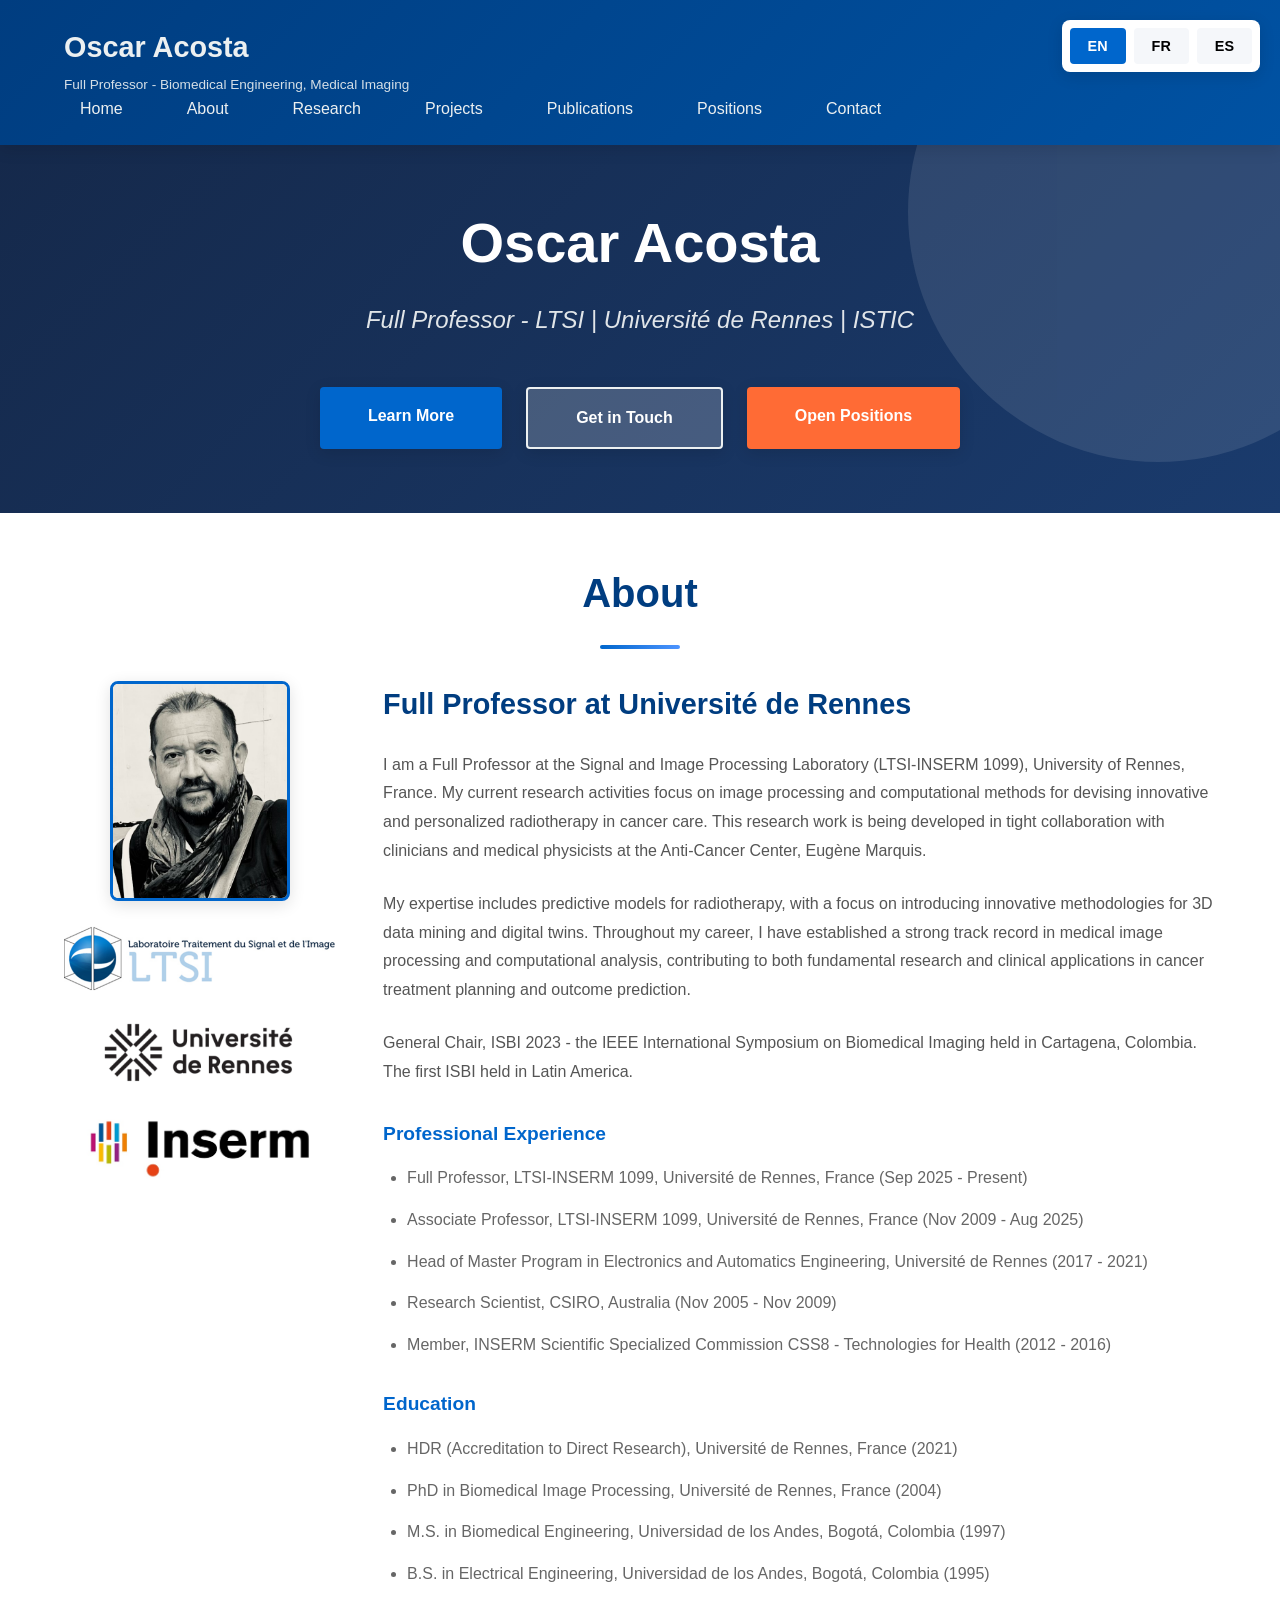
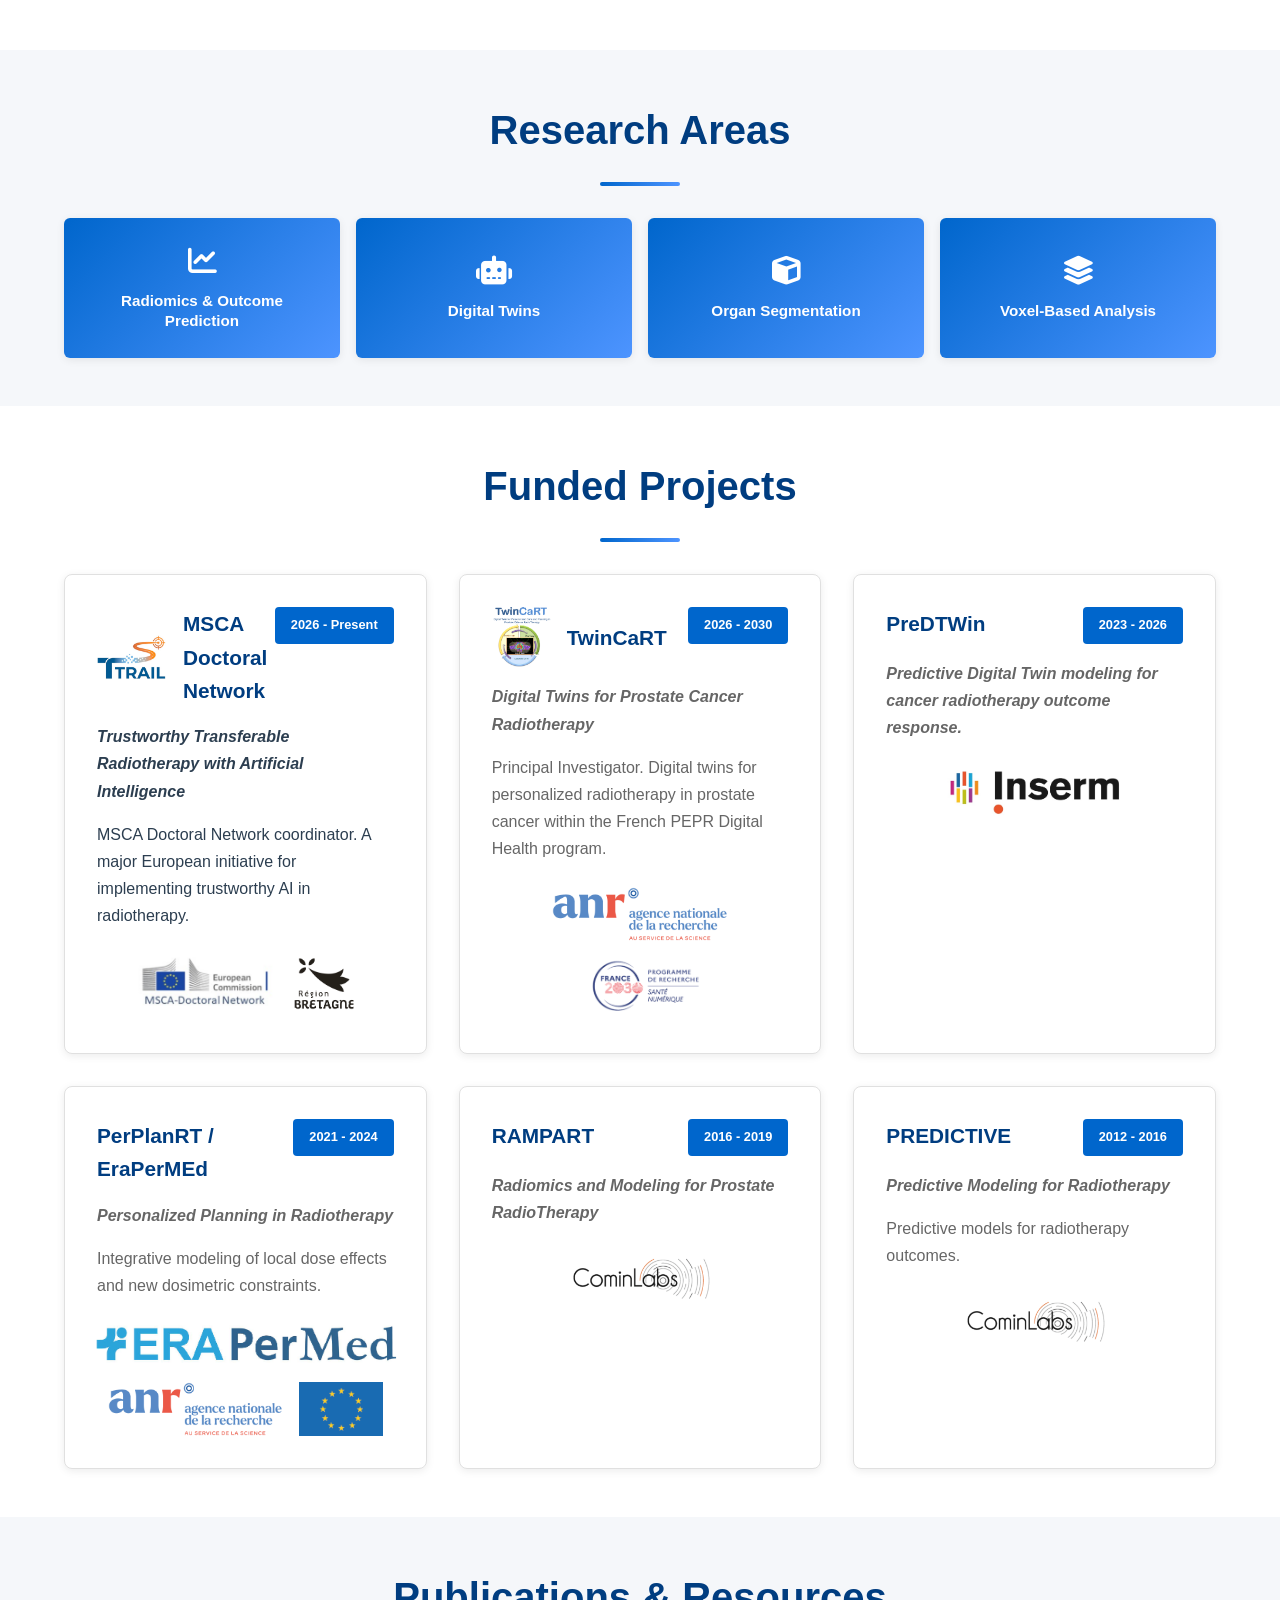
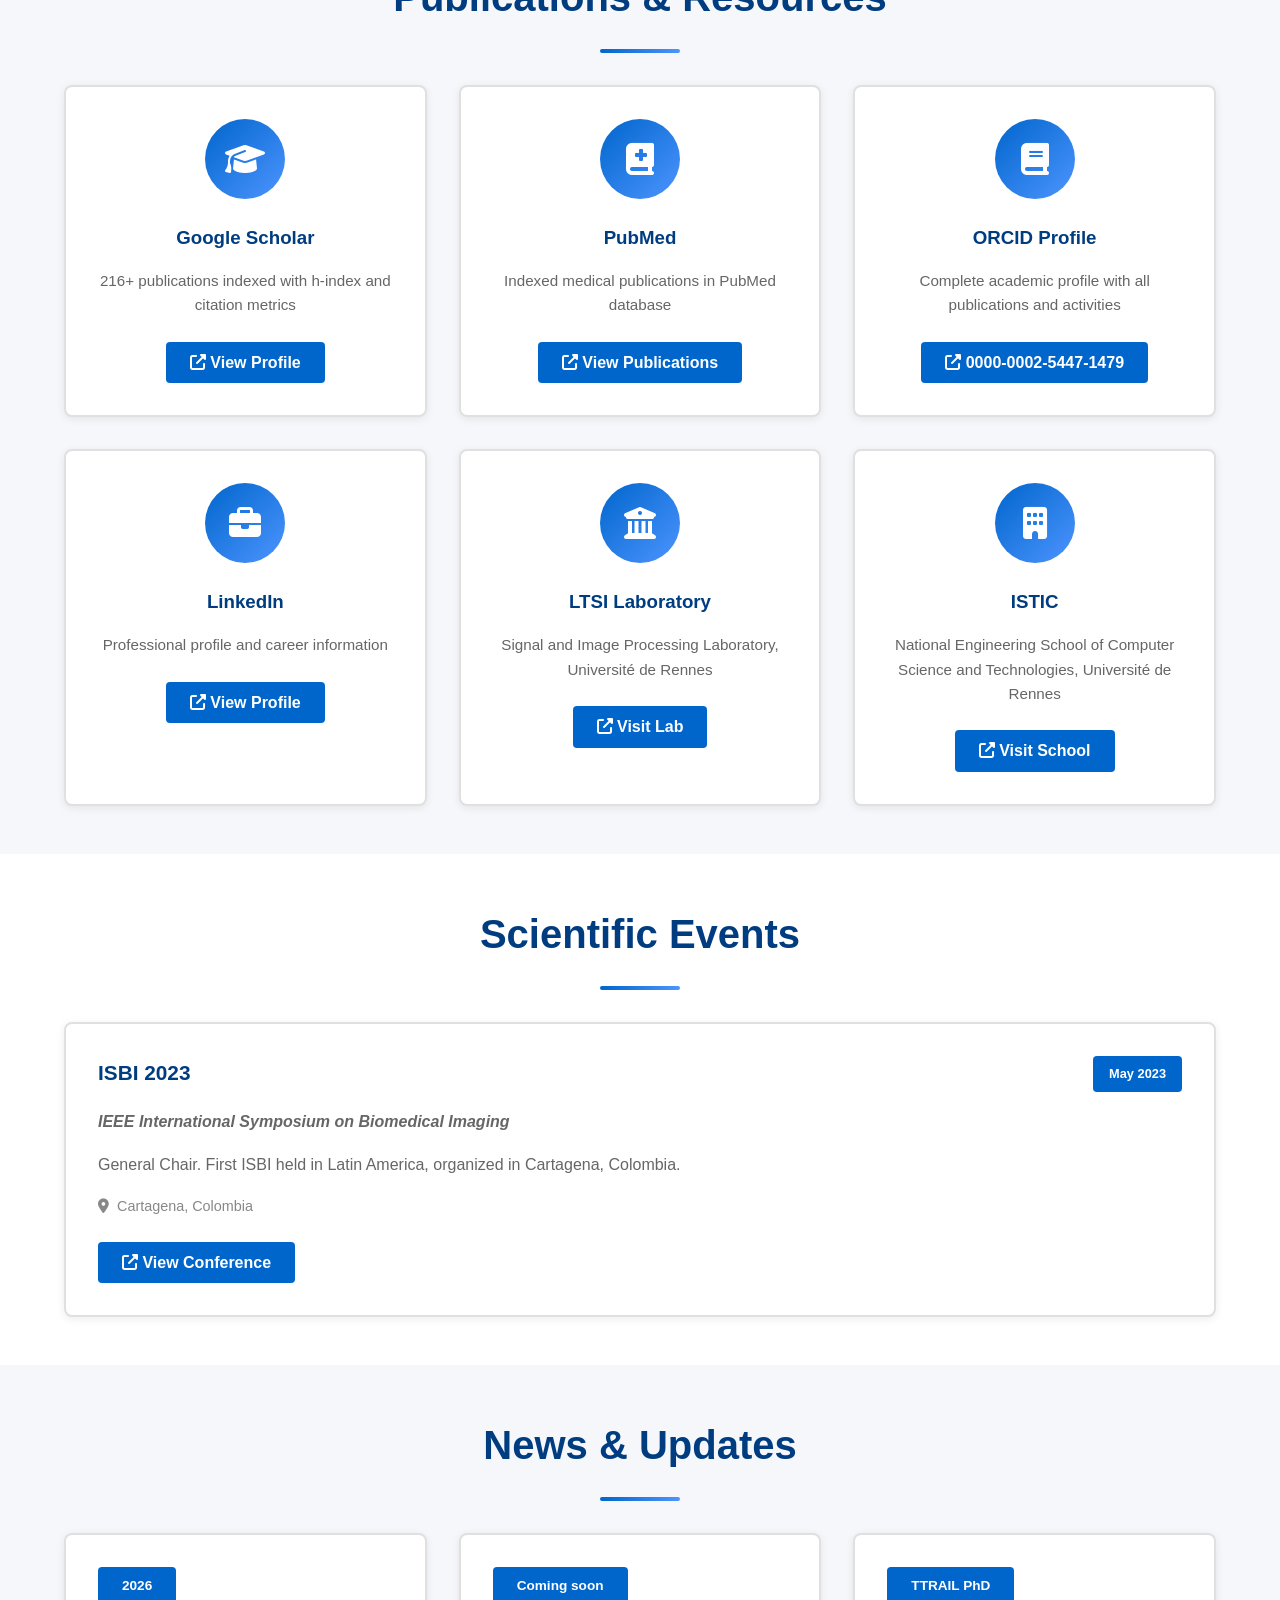
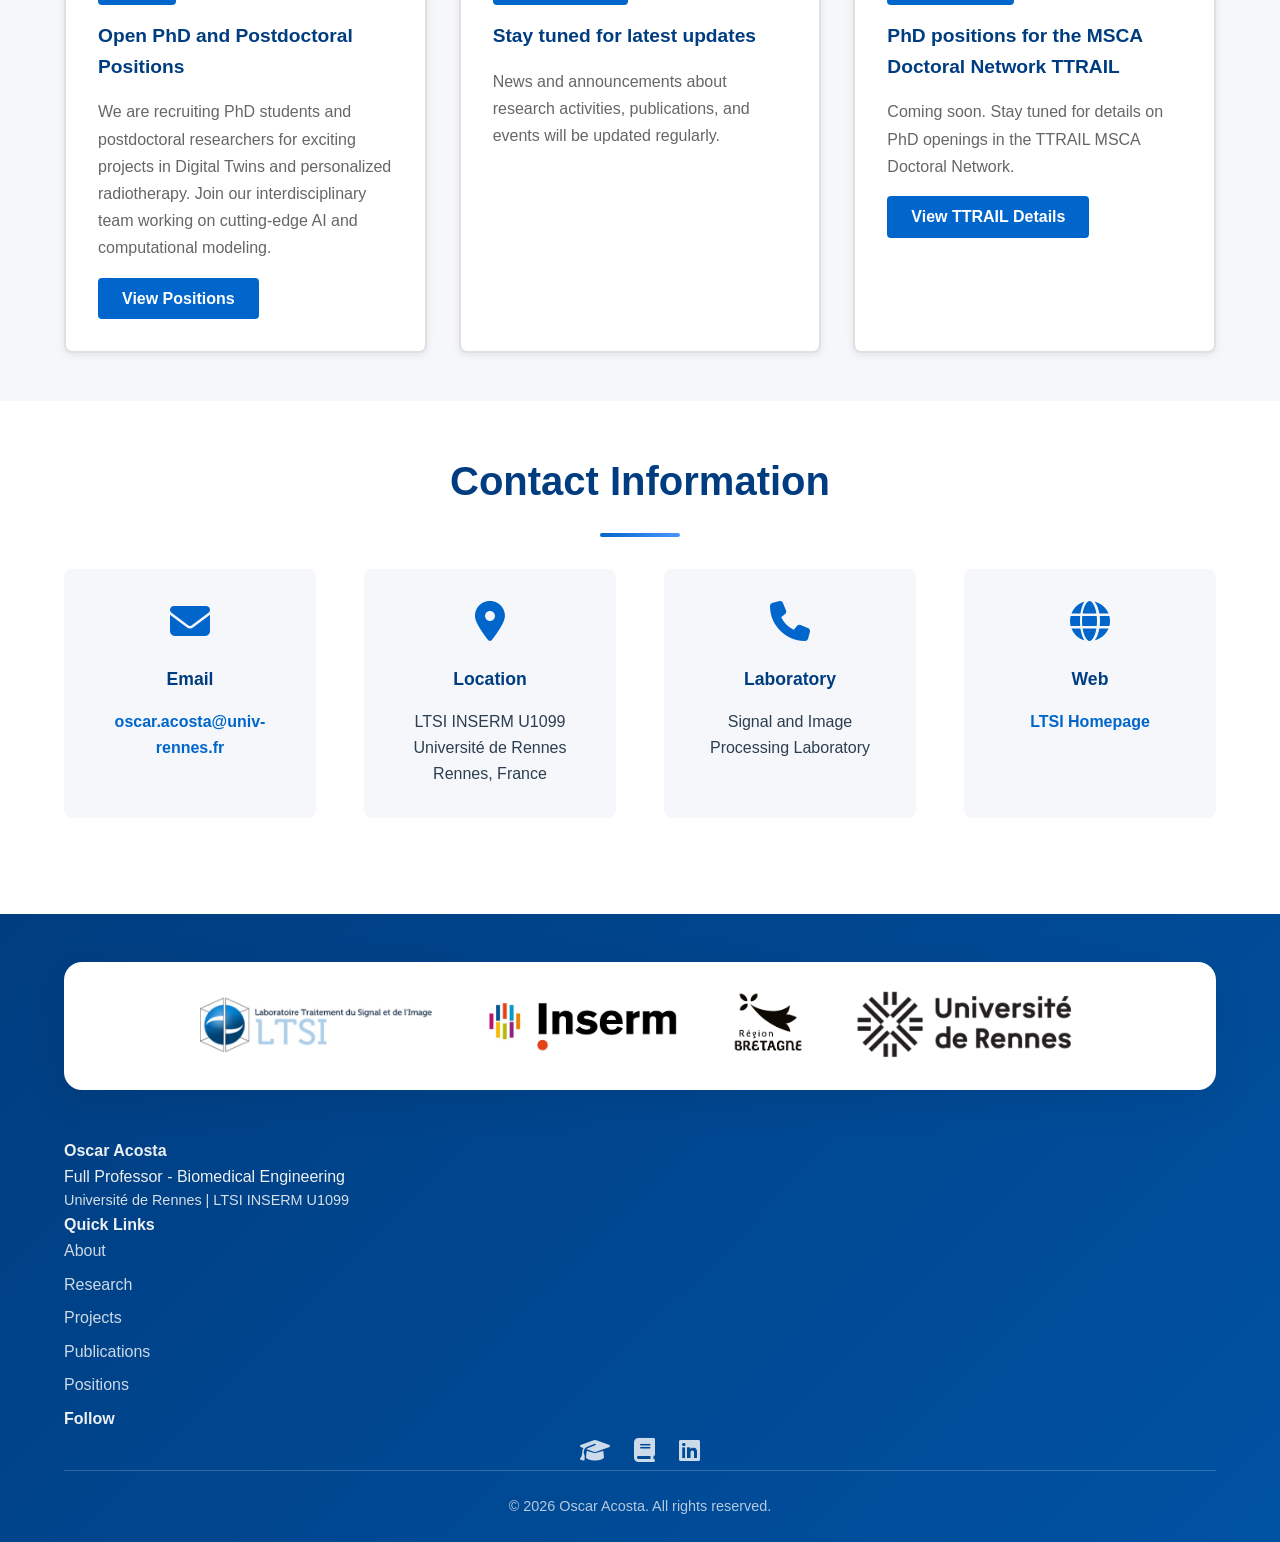
==== commit a750a649: "Update professional web page content" ====
--- a/index.html
+++ b/index.html
@@ -30,6 +30,7 @@
                 <li><a href="#research" data-i18n="nav.research">Research</a></li>
                 <li><a href="#projects" data-i18n="nav.projects">Projects</a></li>
                 <li><a href="#publications" data-i18n="nav.publications">Publications</a></li>
+                <li><a href="positions.html">Positions</a></li>
                 <li><a href="#contact" data-i18n="nav.contact">Contact</a></li>
             </ul>
             <div class="hamburger" id="hamburger">
@@ -45,14 +46,11 @@
         <div class="hero-content">
             <h2 data-i18n="hero.title">Oscar Acosta</h2>
             <p class="hero-subtitle" data-i18n="hero.subtitle">Full Professor - LTSI | Université de Rennes | ISTIC</p>
-            <div class="hero-meta">
-                <span class="badge">Biomedical Engineering</span>
-                <span class="badge">Medical Imaging</span>
-                <span class="badge">Radiotherapy</span>
-            </div>
+
             <div class="hero-links">
                 <a href="#about" class="cta-button" data-i18n="hero.learn">Learn More</a>
                 <a href="#contact" class="cta-button secondary" data-i18n="hero.contact">Get in Touch</a>
+                <a href="#news" class="cta-button" style="background-color: #ff6b35; color: white;">Open Positions</a>
             </div>
         </div>
         <div class="hero-accent"></div>
@@ -79,7 +77,7 @@
                     </div>
                 </div>
                 <div class="about-text">
-                    <h3 data-i18n="about.heading">Full Professor at Université de Rennes</h3>
+                    <h3 data-   i18n="about.heading">Full Professor at Université de Rennes</h3>
                     
                     <p data-i18n="about.intro">I am a Full Professor at the Signal and Image Processing Laboratory (LTSI-INSERM 1099), University of Rennes, France. My current research activities focus on image processing and computational methods for devising innovative and personalized radiotherapy in cancer care. This research work is being developed in tight collaboration with clinicians and medical physicists at the Anti-Cancer Center, Eugène Marquis.</p>
                     
@@ -146,28 +144,37 @@
             <div class="projects-grid">
                 <div class="project-card">
                     <div class="project-header">
-                        <div class="project-title-with-logo">
+                        <a href="https://www.ttrail.eu/" target="_blank" rel="noopener noreferrer" class="project-link project-title-with-logo">
                             <img src="assets/images/ttrail-logo.png" alt="TTRAIL Logo" class="project-logo">
-                            <h3>TTRAIL</h3>
-                        </div>
+                            <h3>MSCA Doctoral Network</h3>
+                        </a>
                         <span class="project-badge">2026 - Present</span>
                     </div>
                     <p class="project-acronym" data-i18n="projects.ttrail_full">Trustworthy Transferable Radiotherapy with Artificial Intelligence</p>
                     <p data-i18n="projects.ttrail_desc"><strong>MSCA Doctoral Network</strong> coordinator. A major European initiative for implementing trustworthy AI in radiotherapy.</p>
-                    <div class="project-meta">
-                        <span><i class="fas fa-building"></i> EU MSCA</span>
-                    </div>
-                </div>
-
-                <div class="project-card">
-                    <div class="project-header">
-                        <h3>TwinCaRT</h3>
+                    <div class="project-funders">
+                        <a href="https://marie-sklodowska-curie-actions.ec.europa.eu/actions/doctoral-networks" target="_blank" rel="noopener noreferrer">
+                            <img src="assets/images/msca-ttrail-logo.png" alt="MSCA TTRAIL" title="MSCA TTRAIL" class="msca-logo">
+                        </a>
+                        <a href="https://www.tourismebretagne.com/" target="_blank" rel="noopener noreferrer">
+                            <img src="assets/images/Logo-Region-Bretagne.png" alt="Région Bretagne" title="Région Bretagne">
+                        </a>
+                    </div>
+                </div>
+
+                <div class="project-card">
+                    <div class="project-header">
+                        <a href="https://pepr-santenum.fr/en/2026/01/26/announcement-winners/" target="_blank" rel="noopener noreferrer" class="project-link project-title-with-logo">
+                            <img src="assets/images/twincart-logo.png" alt="TwinCaRT Logo" class="project-logo">
+                            <h3>TwinCaRT</h3>
+                        </a>
                         <span class="project-badge">2026 - 2030</span>
                     </div>
                     <p class="project-acronym" data-i18n="projects.twincart_full">Digital Twins for Prostate Cancer Radiotherapy</p>
-                    <p data-i18n="projects.twincart_desc">Principal Investigator. Digital twins for personalized radiotherapy in prostate cancer within the French PEPR Digital Health program.</p>
-                    <div class="project-meta">
-                        <span><i class="fas fa-university"></i> ANR PEPR</span>
+                    <p data-i18n="projects.twincart_desc">Principal Investigator. Digital twins for personalized radiotherapy in prostate cancer within the French <a href="https://pepr-santenum.fr/en/home/" target="_blank" rel="noopener noreferrer">PEPR Digital Health program</a>.</p>
+                    <div class="project-funders">
+                        <img src="assets/images/anr-logo-2021@2x.png" alt="ANR" title="ANR">
+                        <img src="assets/images/France2030.png" alt="France 2030" title="France 2030">
                     </div>
                 </div>
 
@@ -177,42 +184,49 @@
                         <span class="project-badge">2023 - 2026</span>
                     </div>
                     <p class="project-acronym" data-i18n="projects.predtwin_desc">Predictive Digital Twin modeling for cancer radiotherapy outcome response.</p>
-                    <div class="project-meta">
-                        <span><i class="fas fa-university"></i> INSERM</span>
-                    </div>
-                </div>
-
-                <div class="project-card">
-                    <div class="project-header">
-                        <h3>PerPlanRT</h3>
+                    <div class="project-funders">
+                        <img src="assets/images/inserm-logo.png" alt="INSERM" title="INSERM">
+                    </div>
+                </div>
+
+                <div class="project-card">
+                    <div class="project-header">
+                        <h3>PerPlanRT / EraPerMEd</h3>
                         <span class="project-badge">2021 - 2024</span>
                     </div>
                     <p class="project-acronym" data-i18n="projects.perplan_full">Personalized Planning in Radiotherapy</p>
-                    <p data-i18n="projects.perplan_desc">Integrative modeling of local dose effects and new dosimetric constraints.</p>
-                    <div class="project-meta">
-                        <span><i class="fas fa-university"></i> ANR</span>
-                    </div>
-                </div>
-
-                <div class="project-card">
-                    <div class="project-header">
-                        <h3>EraPerMEd</h3>
-                        <span class="project-badge">2021 - 2024</span>
-                    </div>
-                    <p class="project-acronym" data-i18n="projects.erapermed_desc">European initiative for personalized medicine in radiotherapy.</p>
-                    <div class="project-meta">
-                        <span><i class="fas fa-globe"></i> ERA PerMed</span>
-                    </div>
-                </div>
-
-                <div class="project-card">
-                    <div class="project-header">
-                        <h3>RAMPART</h3>
+                    <p data-i18n="projects.perplan_desc">Integrative modeling of local dose effects and new dosimetric constraints. European initiative for personalized medicine in radiotherapy.</p>
+                    <div class="project-funders">
+                        <img src="assets/images/erapermed-logo.png" alt="ERA PerMed" title="ERA PerMed" class="erapermed-logo">
+                        <img src="assets/images/anr-logo-2021@2x.png" alt="ANR" title="ANR">
+                        <img src="assets/images/europa-flag.png" alt="EU" title="European Union">
+                    </div>
+                </div>
+
+                <div class="project-card">
+                    <div class="project-header">
+                        <h3><a href="https://project.inria.fr/rampart/" target="_blank" rel="noopener noreferrer">RAMPART</a></h3>
                         <span class="project-badge">2016 - 2019</span>
                     </div>
                     <p class="project-acronym" data-i18n="projects.rampart_full">Radiomics and Modeling for Prostate RadioTherapy</p>
-                    <div class="project-meta">
-                        <span><i class="fas fa-university"></i> LABEX CominLabs</span>
+                    <div class="project-funders">
+                        <a href="https://cominlabs.inria.fr/" target="_blank" rel="noopener noreferrer">
+                            <img src="assets/images/cominlabs-logo.png" alt="CominLabs" title="CominLabs">
+                        </a>
+                    </div>
+                </div>
+
+                <div class="project-card">
+                    <div class="project-header">
+                        <h3><a href="https://project.inria.fr/predictive/" target="_blank" rel="noopener noreferrer">PREDICTIVE</a></h3>
+                        <span class="project-badge">2012 - 2016</span>
+                    </div>
+                    <p class="project-acronym">Predictive Modeling for Radiotherapy</p>
+                    <p>Predictive models for radiotherapy outcomes.</p>
+                    <div class="project-funders">
+                        <a href="https://cominlabs.inria.fr/" target="_blank" rel="noopener noreferrer">
+                            <img src="assets/images/cominlabs-logo.png" alt="CominLabs" title="CominLabs">
+                        </a>
                     </div>
                 </div>
             </div>
@@ -335,6 +349,12 @@
                     <h3 data-i18n="news.placeholder">Stay tuned for latest updates</h3>
                     <p data-i18n="news.placeholder_desc">News and announcements about research activities, publications, and events will be updated regularly.</p>
                 </div>
+                <div class="news-card">
+                    <div class="news-date">TTRAIL PhD</div>
+                    <h3>PhD positions for the MSCA Doctoral Network TTRAIL</h3>
+                    <p>Coming soon. Stay tuned for details on PhD openings in the TTRAIL MSCA Doctoral Network.</p>
+                    <a href="ttrail.html" class="news-link">View TTRAIL Details</a>
+                </div>
             </div>
         </div>
     </section>
@@ -380,6 +400,11 @@
                     <img src="assets/images/inserm-logo.png" alt="INSERM" title="Institut National de la Santé et de la Recherche Médicale">
                 </div>
                 <div class="logo-item">
+                    <a href="https://www.tourismebretagne.com/" target="_blank" rel="noopener noreferrer">
+                        <img src="assets/images/Logo-Region-Bretagne.png" alt="Région Bretagne" title="Région Bretagne">
+                    </a>
+                </div>
+                <div class="logo-item large-logo">
                     <img src="assets/images/rennes-logo.png" alt="Université de Rennes" title="Université de Rennes">
                 </div>
             </div>
@@ -396,6 +421,7 @@
                         <li><a href="#research" data-i18n="footer.research">Research</a></li>
                         <li><a href="#projects" data-i18n="footer.projects">Projects</a></li>
                         <li><a href="#publications" data-i18n="footer.publications">Publications</a></li>
+                        <li><a href="positions.html">Positions</a></li>
                     </ul>
                 </div>
                 <div class="footer-section">
@@ -414,9 +440,6 @@
                 </div>
             </div>
             <div class="footer-bottom">
-                <div class="funder-logos">
-                    <img src="assets/images/msca-ttrail-logo.png" alt="MSCA TTRAIL" title="Marie Skłodowska-Curie Actions - TTRAIL Doctoral Network">
-                </div>
                 <p>&copy; 2026 Oscar Acosta. All rights reserved.</p>
             </div>
         </div>
--- a/assets/css/style.css
+++ b/assets/css/style.css
@@ -264,9 +264,9 @@
    ============================================ */
 
 .hero {
-    background: linear-gradient(135deg, var(--primary-color) 0%, var(--secondary-color) 100%);
+    background: linear-gradient(135deg, #15294b 0%, #1a3b6d 100%);
     color: var(--text-light);
-    padding: 5rem var(--spacing-lg);
+    padding: 4rem var(--spacing-lg);
     text-align: center;
     position: relative;
     overflow: hidden;
@@ -284,6 +284,7 @@
     font-weight: 700;
     margin-bottom: var(--spacing-lg);
     line-height: 1.2;
+    color: white;
 }
 
 .hero-subtitle {
@@ -291,6 +292,59 @@
     margin-bottom: var(--spacing-2xl);
     opacity: 0.95;
     font-style: italic;
+}
+
+.project-funders {
+    display: flex;
+    gap: var(--spacing-md);
+    flex-wrap: wrap;
+    align-items: center;
+    justify-content: center;
+    margin-top: var(--spacing-lg);
+}
+
+.project-funders img {
+    height: 54px;
+    width: auto;
+    object-fit: contain;
+    transition: var(--transition);
+    opacity: 0.9;
+}
+.project-link {
+    display: flex;
+    align-items: center;
+    gap: var(--spacing-md);
+    text-decoration: none;
+    color: inherit;
+}
+.project-link:hover h3 {
+    text-decoration: underline;
+    color: var(--accent-color);
+}
+.project-link:hover .project-logo {
+    transform: scale(1.05);
+}
+
+.project-card h3 a {
+    color: inherit;
+    text-decoration: none;
+}
+
+.project-card h3 a:hover {
+    text-decoration: underline;
+}
+
+.project-funders img:hover {
+    opacity: 1;
+    transform: scale(1.05);
+}
+
+.erapermed-logo {
+    height: 43px !important;
+}
+
+.msca-logo {
+    height: 60px !important;
 }
 
 .hero-meta {
@@ -600,22 +654,22 @@
 }
 
 .project-card:first-child {
-    background: linear-gradient(rgba(0, 61, 128, 0.85), rgba(0, 82, 163, 0.85)), url('assets/images/ttrail-logo.png') center/cover;
-    color: white;
+    background: var(--bg-white);
+    color: inherit;
 }
 
 .project-card:first-child .project-card h3,
 .project-card:first-child h3 {
-    color: white;
+    color: var(--primary-color);
 }
 
 .project-card:first-child .project-acronym,
 .project-card:first-child .project-meta {
-    color: rgba(255, 255, 255, 0.9);
+    color: var(--text-dark);
 }
 
 .project-card:first-child p {
-    color: rgba(255, 255, 255, 0.95);
+    color: var(--text-dark);
 }
 
 .project-card:hover {
@@ -638,9 +692,9 @@
 }
 
 .project-logo {
-    height: 50px;
+    height: 60px;
     width: auto;
-    max-width: 60px;
+    max-width: 70px;
     object-fit: contain;
     transition: var(--transition);
     cursor: pointer;
@@ -827,8 +881,10 @@
     gap: var(--spacing-2xl);
     align-items: center;
     margin-bottom: var(--spacing-2xl);
-    padding-bottom: var(--spacing-lg);
-    border-bottom: 2px solid rgba(255, 255, 255, 0.1);
+    padding: 1.5rem 2rem;
+    background-color: white;
+    border-radius: 18px;
+    box-shadow: 0 12px 40px rgba(0, 0, 0, 0.08);
 }
 
 .logo-item {
@@ -840,32 +896,13 @@
 .logo-item img {
     height: 60px;
     width: auto;
-    opacity: 0.9;
-    transition: var(--transition);
-    filter: brightness(0) invert(1);
-}
-
-.logo-item img:hover {
     opacity: 1;
-}
-
-.footer-content {
-    display: grid;
-    grid-template-columns: repeat(auto-fit, minmax(250px, 1fr));
-    gap: var(--spacing-2xl);
-    margin-bottom: var(--spacing-2xl);
-}
-
-.footer-section h4 {
-    margin-bottom: var(--spacing-lg);
-    color: var(--accent-light);
-    font-size: 1.1rem;
-}
-
-.footer-section p {
-    color: rgba(255, 255, 255, 0.8);
-    margin-bottom: var(--spacing-sm);
-    line-height: 1.6;
+    transition: var(--transition);
+    filter: none;
+}
+
+.logo-item.large-logo img {
+    height: 80px;
 }
 
 .footer-subtitle {
@@ -928,7 +965,7 @@
 .funder-logos img {
     height: 50px;
     width: auto;
-    filter: brightness(0) invert(1);
+    filter: none;
     opacity: 0.85;
     transition: var(--transition);
 }
@@ -1089,6 +1126,114 @@
 .news-link:hover {
     background: var(--accent-light);
     transform: translateX(3px);
+}
+
+/* ============================================
+   POSITIONS PAGE STYLES
+   ============================================ */
+
+.positions-grid {
+    display: grid;
+    grid-template-columns: 1fr;
+    gap: var(--spacing-2xl);
+}
+
+.position-card {
+    background: var(--bg-white);
+    border: 1px solid var(--border-color);
+    padding: var(--spacing-2xl);
+    border-radius: 8px;
+    transition: var(--transition);
+    box-shadow: var(--shadow-sm);
+}
+
+.position-card:hover {
+    box-shadow: var(--shadow-md);
+    border-color: var(--accent-color);
+    transform: translateY(-3px);
+}
+
+.position-header {
+    display: flex;
+    justify-content: space-between;
+    align-items: flex-start;
+    margin-bottom: var(--spacing-xl);
+    border-bottom: 2px solid var(--accent-color);
+    padding-bottom: var(--spacing-lg);
+}
+
+.position-card h3 {
+    font-size: 1.4rem;
+    color: var(--primary-color);
+    margin: 0;
+    flex: 1;
+}
+
+.position-badge {
+    background: var(--accent-color);
+    color: white;
+    padding: var(--spacing-sm) var(--spacing-md);
+    border-radius: 4px;
+    font-size: 0.8rem;
+    font-weight: 600;
+    white-space: nowrap;
+    margin-left: var(--spacing-lg);
+}
+
+.position-section {
+    margin-bottom: var(--spacing-xl);
+}
+
+.position-section h4 {
+    font-size: 1.1rem;
+    color: var(--accent-color);
+    margin-bottom: var(--spacing-md);
+    font-weight: 600;
+}
+
+.position-section p {
+    color: #666;
+    line-height: 1.7;
+    margin-bottom: var(--spacing-md);
+}
+
+.position-section ul {
+    list-style: disc;
+    padding-left: var(--spacing-lg);
+    margin: 0;
+}
+
+.position-section ul li {
+    margin-bottom: var(--spacing-sm);
+    color: #666;
+    line-height: 1.6;
+}
+
+.position-section strong {
+    color: var(--primary-color);
+    font-weight: 600;
+}
+
+.why-join {
+    background: var(--bg-light);
+    padding: var(--spacing-2xl);
+    border-radius: 8px;
+    margin-top: var(--spacing-2xl);
+    text-align: center;
+}
+
+.why-join h3 {
+    color: var(--primary-color);
+    margin-bottom: var(--spacing-lg);
+}
+
+.why-join p {
+    color: #666;
+    line-height: 1.7;
+    margin-bottom: var(--spacing-lg);
+    max-width: 800px;
+    margin-left: auto;
+    margin-right: auto;
 }
 
 /* ============================================
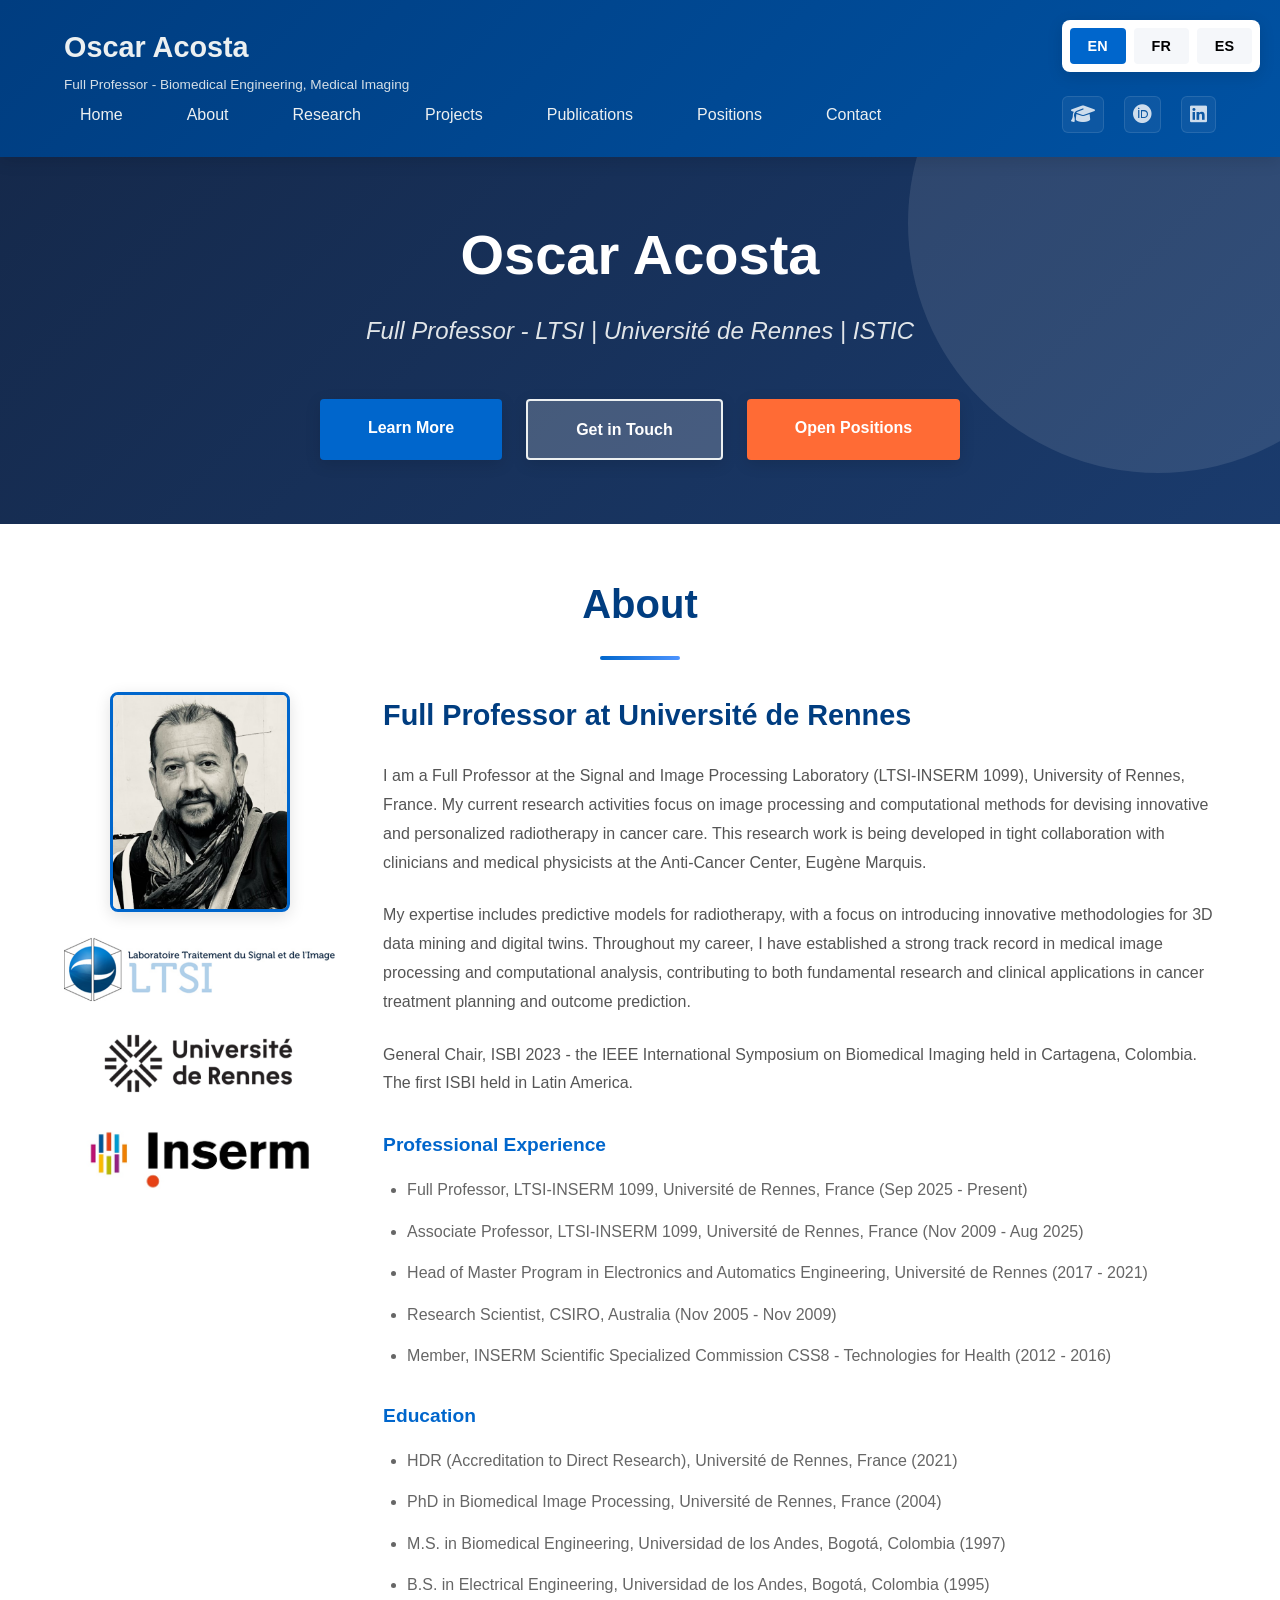
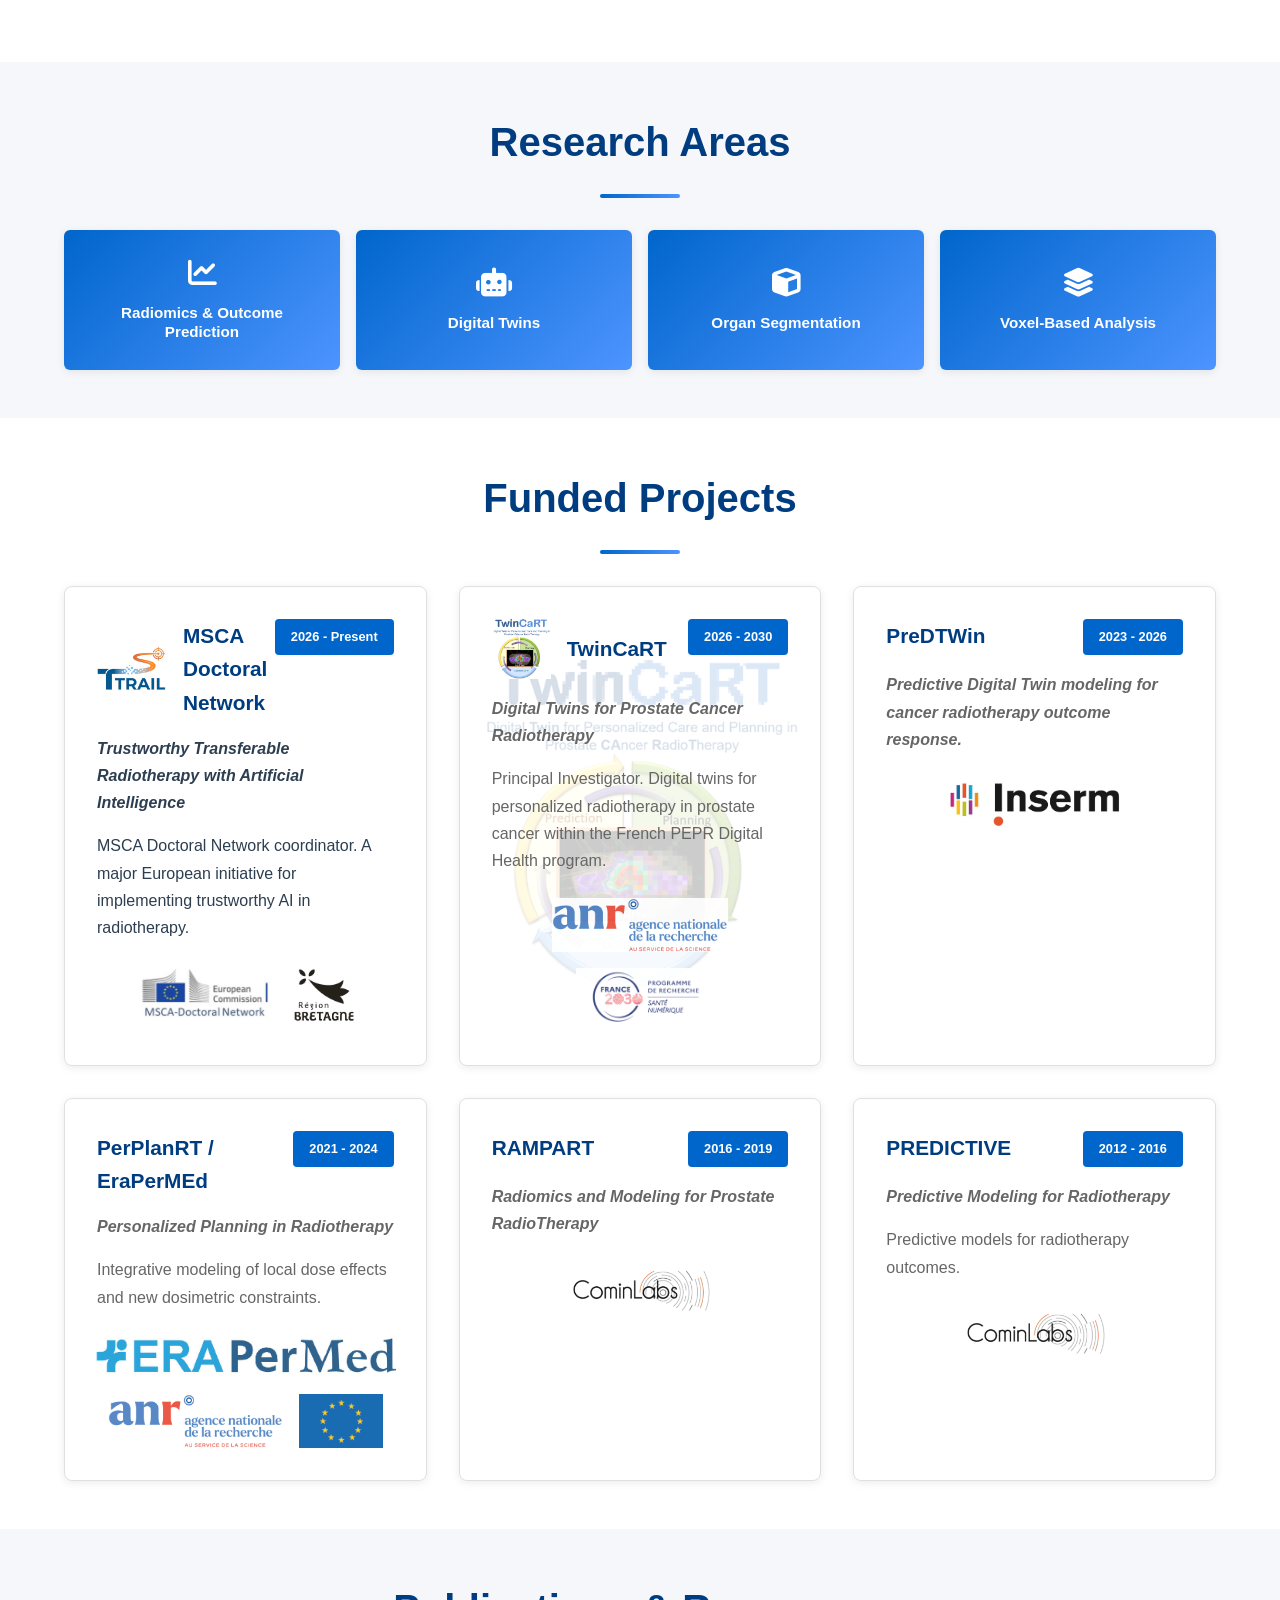
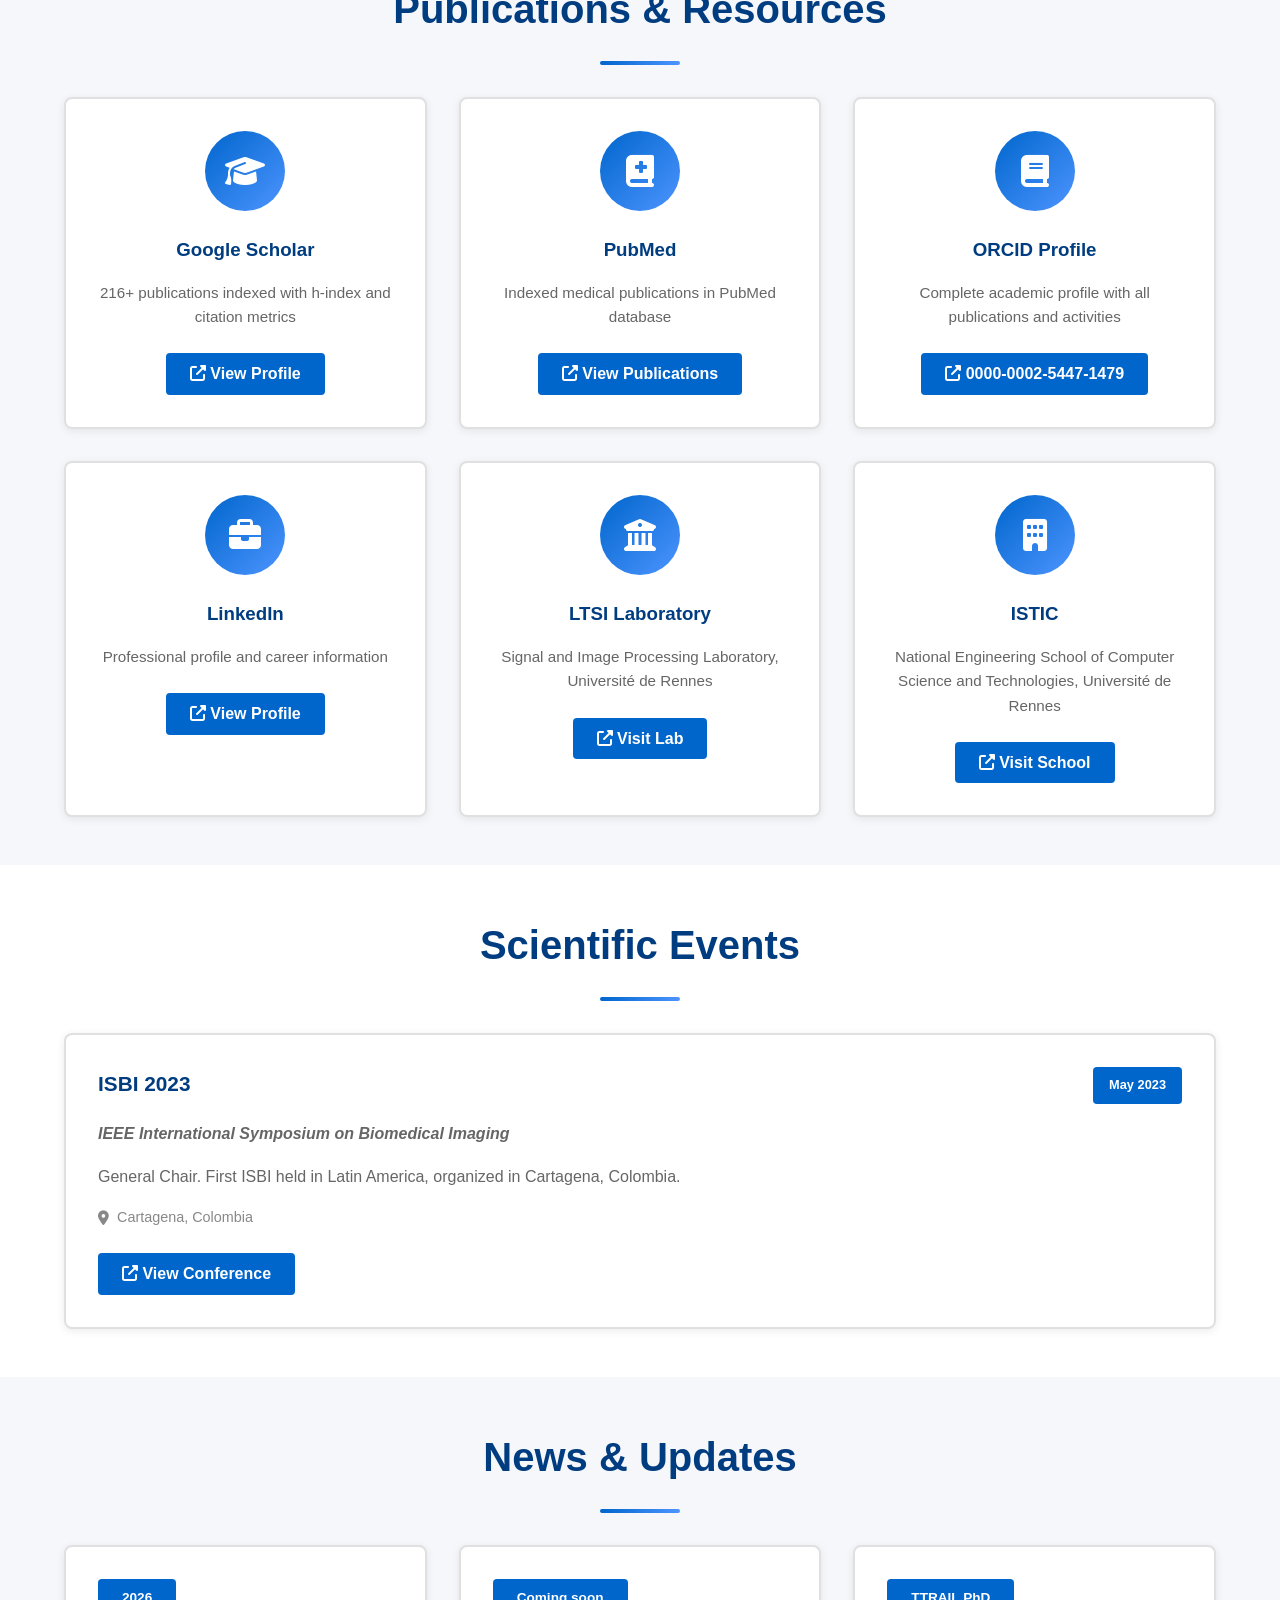
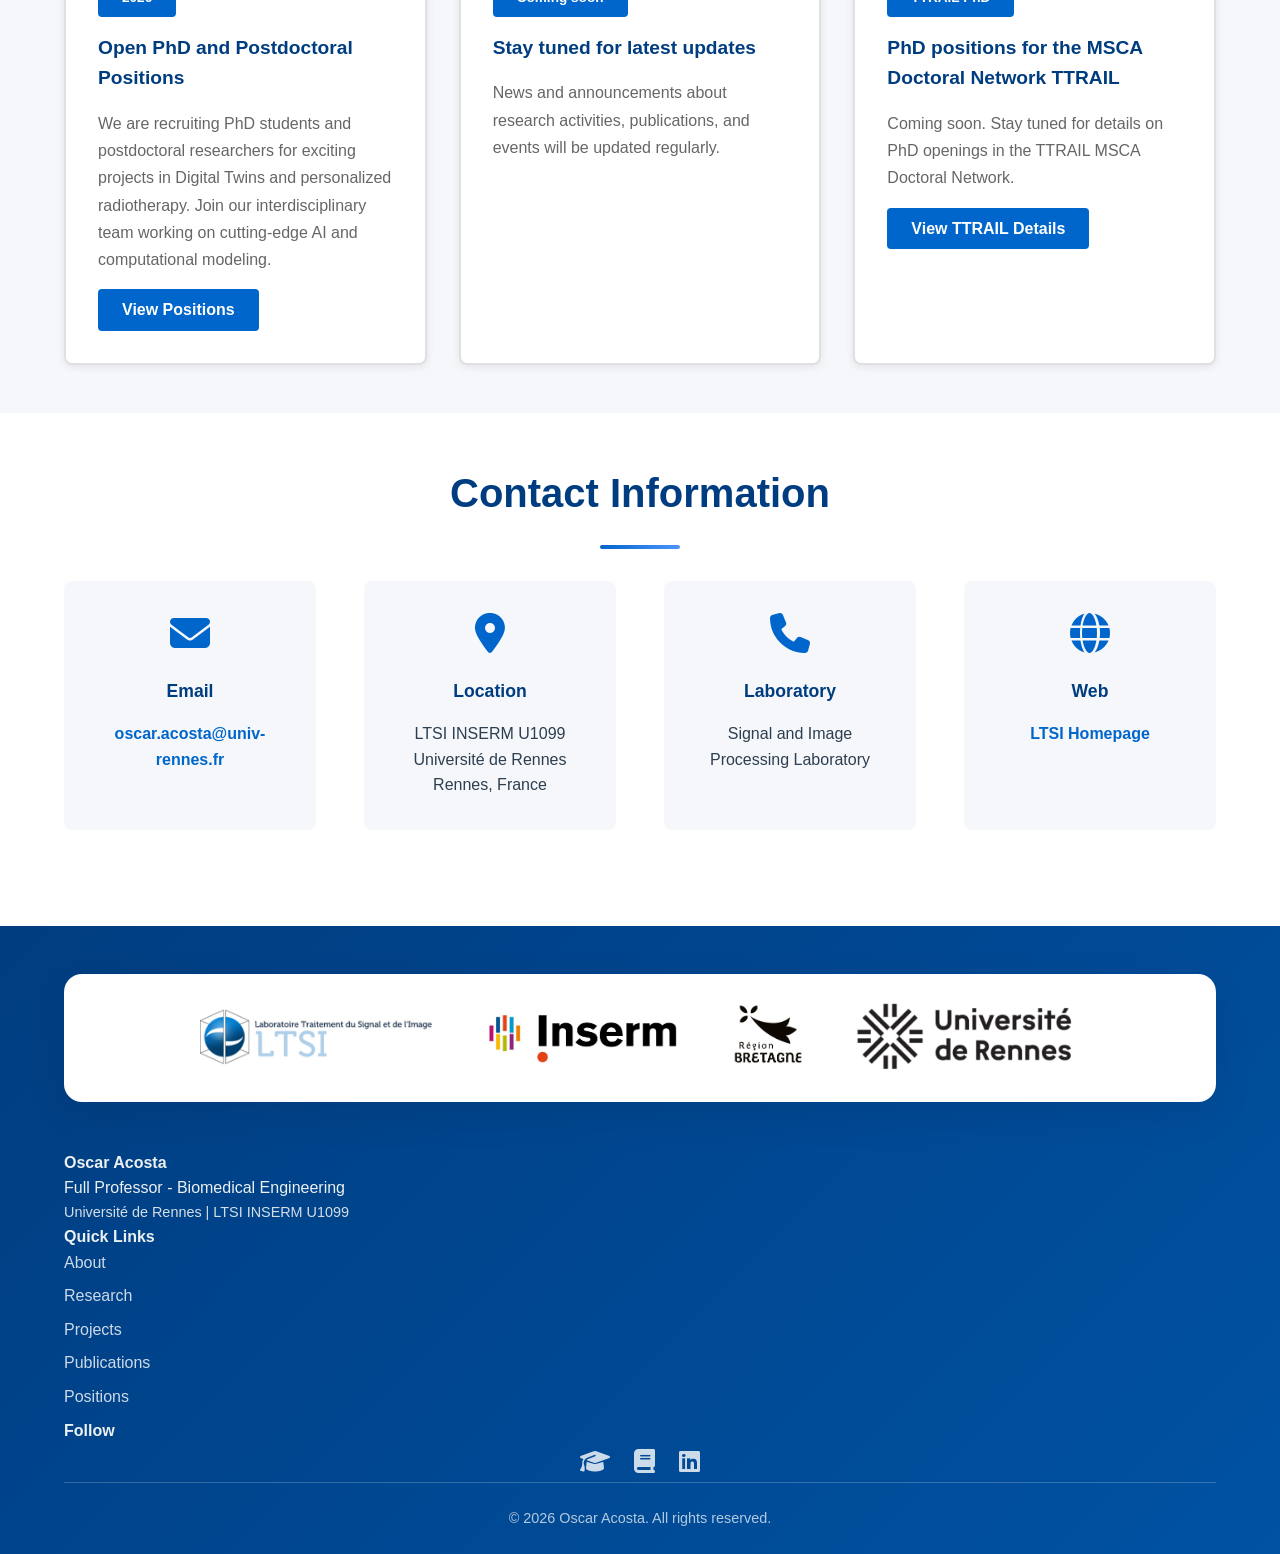
==== commit 7f2b8380: "add social bar" ====
--- a/index.html
+++ b/index.html
@@ -1,451 +1,468 @@
-<!DOCTYPE html>
-<html lang="en">
-<head>
-    <meta charset="UTF-8">
-    <meta name="viewport" content="width=device-width, initial-scale=1.0">
-    <title>Oscar Acosta - Full Professor | LTSI-Université de Rennes-ISTIC</title>
-    <meta name="description" content="Oscar Acosta - Full Professor in Biomedical Engineering, Radiotherapy, and Medical Imaging">
-    <meta name="keywords" content="Oscar Acosta, Biomedical Engineering, Medical Imaging, Radiotherapy, LTSI, Université de Rennes">
-    <link rel="stylesheet" href="assets/css/style.css">
-    <link rel="stylesheet" href="https://cdnjs.cloudflare.com/ajax/libs/font-awesome/6.4.0/css/all.min.css">
-</head>
-<body>
-    <!-- Language Switcher -->
-    <div class="language-switcher">
-        <button onclick="setLanguage('en')" class="lang-btn active" data-lang="en">EN</button>
-        <button onclick="setLanguage('fr')" class="lang-btn" data-lang="fr">FR</button>
-        <button onclick="setLanguage('es')" class="lang-btn" data-lang="es">ES</button>
-    </div>
-
-    <!-- Navigation -->
-    <nav class="navbar">
-        <div class="nav-container">
-            <div class="logo">
-                <h1>Oscar Acosta</h1>
-                <p class="subtitle" data-i18n="nav.subtitle">Full Professor - Biomedical Engineering</p>
-            </div>
-            <ul class="nav-menu" id="navMenu">
-                <li><a href="#home" data-i18n="nav.home">Home</a></li>
-                <li><a href="#about" data-i18n="nav.about">About</a></li>
-                <li><a href="#research" data-i18n="nav.research">Research</a></li>
-                <li><a href="#projects" data-i18n="nav.projects">Projects</a></li>
-                <li><a href="#publications" data-i18n="nav.publications">Publications</a></li>
-                <li><a href="positions.html">Positions</a></li>
-                <li><a href="#contact" data-i18n="nav.contact">Contact</a></li>
-            </ul>
-            <div class="hamburger" id="hamburger">
-                <span></span>
-                <span></span>
-                <span></span>
-            </div>
-        </div>
-    </nav>
-
-    <!-- Hero Section -->
-    <section id="home" class="hero">
-        <div class="hero-content">
-            <h2 data-i18n="hero.title">Oscar Acosta</h2>
-            <p class="hero-subtitle" data-i18n="hero.subtitle">Full Professor - LTSI | Université de Rennes | ISTIC</p>
-
-            <div class="hero-links">
-                <a href="#about" class="cta-button" data-i18n="hero.learn">Learn More</a>
-                <a href="#contact" class="cta-button secondary" data-i18n="hero.contact">Get in Touch</a>
-                <a href="#news" class="cta-button" style="background-color: #ff6b35; color: white;">Open Positions</a>
-            </div>
-        </div>
-        <div class="hero-accent"></div>
-    </section>
-
-    <!-- About Section -->
-    <section id="about" class="section">
-        <div class="container">
-            <h2 class="section-title" data-i18n="about.title">About</h2>
-            
-            <div class="about-content">
-                <div class="about-photo">
-                    <img src="assets/images/oscar-acosta-profile.jpeg" alt="Oscar Acosta" class="profile-image">
-                    <div class="affiliations-logos">
-                        <div class="logo-item">
-                            <img src="assets/images/ltsi-logo.png" alt="LTSI" title="Signal and Image Processing Laboratory">
-                        </div>
-                        <div class="logo-item">
-                            <img src="assets/images/rennes-logo.png" alt="Université de Rennes" title="Université de Rennes">
-                        </div>
-                        <div class="logo-item">
-                            <img src="assets/images/inserm-logo.png" alt="INSERM" title="Institut National de la Santé et de la Recherche Médicale">
-                        </div>
-                    </div>
-                </div>
-                <div class="about-text">
-                    <h3 data-   i18n="about.heading">Full Professor at Université de Rennes</h3>
-                    
-                    <p data-i18n="about.intro">I am a Full Professor at the Signal and Image Processing Laboratory (LTSI-INSERM 1099), University of Rennes, France. My current research activities focus on image processing and computational methods for devising innovative and personalized radiotherapy in cancer care. This research work is being developed in tight collaboration with clinicians and medical physicists at the Anti-Cancer Center, Eugène Marquis.</p>
-                    
-                    <p data-i18n="about.intro2">My expertise includes predictive models for radiotherapy, with a focus on introducing innovative methodologies for 3D data mining and digital twins. Throughout my career, I have established a strong track record in medical image processing and computational analysis, contributing to both fundamental research and clinical applications in cancer treatment planning and outcome prediction.</p>
-                    
-                    <p data-i18n="about.intro3">General Chair, <a href="https://biomedicalimaging.org/2023/" target="_blank">ISBI 2023</a> - the IEEE International Symposium on Biomedical Imaging held in Cartagena, Colombia. The first ISBI held in Latin America.</p>
-                    
-                    <h4 data-i18n="about.experience">Professional Experience</h4>
-                    <ul>
-                        <li data-i18n="about.exp1">Full Professor, LTSI-INSERM 1099, Université de Rennes, France (Sep 2025 - Present)</li>
-                        <li data-i18n="about.exp2">Associate Professor, LTSI-INSERM 1099, Université de Rennes, France (Nov 2009 - Aug 2025)</li>
-                        <li data-i18n="about.exp3">Head of Master Program in Electronics and Automatics Engineering, Université de Rennes (2017 - 2021)</li>
-                        <li data-i18n="about.exp4">Research Scientist, CSIRO, Australia (Nov 2005 - Nov 2009)</li>
-                        <li data-i18n="about.exp5">Member, INSERM Scientific Specialized Commission CSS8 - Technologies for Health (2012 - 2016)</li>
-                    </ul>
-                    
-                    <h4 data-i18n="about.education">Education</h4>
-                    <ul>
-                        <li data-i18n="about.edu1">HDR (Accreditation to Direct Research), Université de Rennes, France (2021)</li>
-                        <li data-i18n="about.edu2">PhD in Biomedical Image Processing, Université de Rennes, France (2004)</li>
-                        <li data-i18n="about.edu3">M.S. in Biomedical Engineering, Universidad de los Andes, Bogotá, Colombia (1997)</li>
-                        <li data-i18n="about.edu4">B.S. in Electrical Engineering, Universidad de los Andes, Bogotá, Colombia (1995)</li>
-                    </ul>
-                </div>
-            </div>
-        </div>
-    </section>
-
-    <!-- Research Areas Section -->
-    <section id="research" class="section bg-light">
-        <div class="container">
-            <h2 class="section-title" data-i18n="research.title">Research Areas</h2>
-            
-            <div class="research-grid">
-                <div class="research-card">
-                    <i class="fas fa-chart-line"></i>
-                    <h3 data-i18n="research.area2">Radiomics & Outcome Prediction</h3>
-                    <p data-i18n="research.area2_desc">Machine learning models for predicting treatment response and toxicity</p>
-                </div>
-                <div class="research-card">
-                    <i class="fas fa-robot"></i>
-                    <h3 data-i18n="research.area3">Digital Twins</h3>
-                    <p data-i18n="research.area3_desc">Computational simulation models for personalized treatment planning</p>
-                </div>
-                <div class="research-card">
-                    <i class="fas fa-cube"></i>
-                    <h3 data-i18n="research.area4">Organ Segmentation</h3>
-                    <p data-i18n="research.area4_desc">Deep learning-based automatic delineation of organs-at-risk</p>
-                </div>
-                <div class="research-card">
-                    <i class="fas fa-layer-group"></i>
-                    <h3 data-i18n="research.area5">Voxel-Based Analysis</h3>
-                    <p data-i18n="research.area5_desc">Population-based statistical analysis for toxicity prediction</p>
-                </div>
-            </div>
-        </div>
-    </section>
-
-    <!-- Funded Projects Section -->
-    <section id="projects" class="section">
-        <div class="container">
-            <h2 class="section-title" data-i18n="projects.title">Funded Projects</h2>
-            
-            <div class="projects-grid">
-                <div class="project-card">
-                    <div class="project-header">
-                        <a href="https://www.ttrail.eu/" target="_blank" rel="noopener noreferrer" class="project-link project-title-with-logo">
-                            <img src="assets/images/ttrail-logo.png" alt="TTRAIL Logo" class="project-logo">
-                            <h3>MSCA Doctoral Network</h3>
-                        </a>
-                        <span class="project-badge">2026 - Present</span>
-                    </div>
-                    <p class="project-acronym" data-i18n="projects.ttrail_full">Trustworthy Transferable Radiotherapy with Artificial Intelligence</p>
-                    <p data-i18n="projects.ttrail_desc"><strong>MSCA Doctoral Network</strong> coordinator. A major European initiative for implementing trustworthy AI in radiotherapy.</p>
-                    <div class="project-funders">
-                        <a href="https://marie-sklodowska-curie-actions.ec.europa.eu/actions/doctoral-networks" target="_blank" rel="noopener noreferrer">
-                            <img src="assets/images/msca-ttrail-logo.png" alt="MSCA TTRAIL" title="MSCA TTRAIL" class="msca-logo">
-                        </a>
-                        <a href="https://www.tourismebretagne.com/" target="_blank" rel="noopener noreferrer">
-                            <img src="assets/images/Logo-Region-Bretagne.png" alt="Région Bretagne" title="Région Bretagne">
-                        </a>
-                    </div>
-                </div>
-
-                <div class="project-card">
-                    <div class="project-header">
-                        <a href="https://pepr-santenum.fr/en/2026/01/26/announcement-winners/" target="_blank" rel="noopener noreferrer" class="project-link project-title-with-logo">
-                            <img src="assets/images/twincart-logo.png" alt="TwinCaRT Logo" class="project-logo">
-                            <h3>TwinCaRT</h3>
-                        </a>
-                        <span class="project-badge">2026 - 2030</span>
-                    </div>
-                    <p class="project-acronym" data-i18n="projects.twincart_full">Digital Twins for Prostate Cancer Radiotherapy</p>
-                    <p data-i18n="projects.twincart_desc">Principal Investigator. Digital twins for personalized radiotherapy in prostate cancer within the French <a href="https://pepr-santenum.fr/en/home/" target="_blank" rel="noopener noreferrer">PEPR Digital Health program</a>.</p>
-                    <div class="project-funders">
-                        <img src="assets/images/anr-logo-2021@2x.png" alt="ANR" title="ANR">
-                        <img src="assets/images/France2030.png" alt="France 2030" title="France 2030">
-                    </div>
-                </div>
-
-                <div class="project-card">
-                    <div class="project-header">
-                        <h3>PreDTWin</h3>
-                        <span class="project-badge">2023 - 2026</span>
-                    </div>
-                    <p class="project-acronym" data-i18n="projects.predtwin_desc">Predictive Digital Twin modeling for cancer radiotherapy outcome response.</p>
-                    <div class="project-funders">
-                        <img src="assets/images/inserm-logo.png" alt="INSERM" title="INSERM">
-                    </div>
-                </div>
-
-                <div class="project-card">
-                    <div class="project-header">
-                        <h3>PerPlanRT / EraPerMEd</h3>
-                        <span class="project-badge">2021 - 2024</span>
-                    </div>
-                    <p class="project-acronym" data-i18n="projects.perplan_full">Personalized Planning in Radiotherapy</p>
-                    <p data-i18n="projects.perplan_desc">Integrative modeling of local dose effects and new dosimetric constraints. European initiative for personalized medicine in radiotherapy.</p>
-                    <div class="project-funders">
-                        <img src="assets/images/erapermed-logo.png" alt="ERA PerMed" title="ERA PerMed" class="erapermed-logo">
-                        <img src="assets/images/anr-logo-2021@2x.png" alt="ANR" title="ANR">
-                        <img src="assets/images/europa-flag.png" alt="EU" title="European Union">
-                    </div>
-                </div>
-
-                <div class="project-card">
-                    <div class="project-header">
-                        <h3><a href="https://project.inria.fr/rampart/" target="_blank" rel="noopener noreferrer">RAMPART</a></h3>
-                        <span class="project-badge">2016 - 2019</span>
-                    </div>
-                    <p class="project-acronym" data-i18n="projects.rampart_full">Radiomics and Modeling for Prostate RadioTherapy</p>
-                    <div class="project-funders">
-                        <a href="https://cominlabs.inria.fr/" target="_blank" rel="noopener noreferrer">
-                            <img src="assets/images/cominlabs-logo.png" alt="CominLabs" title="CominLabs">
-                        </a>
-                    </div>
-                </div>
-
-                <div class="project-card">
-                    <div class="project-header">
-                        <h3><a href="https://project.inria.fr/predictive/" target="_blank" rel="noopener noreferrer">PREDICTIVE</a></h3>
-                        <span class="project-badge">2012 - 2016</span>
-                    </div>
-                    <p class="project-acronym">Predictive Modeling for Radiotherapy</p>
-                    <p>Predictive models for radiotherapy outcomes.</p>
-                    <div class="project-funders">
-                        <a href="https://cominlabs.inria.fr/" target="_blank" rel="noopener noreferrer">
-                            <img src="assets/images/cominlabs-logo.png" alt="CominLabs" title="CominLabs">
-                        </a>
-                    </div>
-                </div>
-            </div>
-        </div>
-    </section>
-
-    <!-- Publications Section -->
-    <section id="publications" class="section bg-light">
-        <div class="container">
-            <h2 class="section-title" data-i18n="publications.title">Publications & Resources</h2>
-            
-            <div class="publications-grid">
-                <div class="publication-card">
-                    <div class="pub-icon">
-                        <i class="fas fa-graduation-cap"></i>
-                    </div>
-                    <h3 data-i18n="publications.scholar">Google Scholar</h3>
-                    <p data-i18n="publications.scholar_desc">216+ publications indexed with h-index and citation metrics</p>
-                    <a href="https://scholar.google.com/citations?hl=en&user=rHHitXEAAAAJ&view_op=list_works&sortby=pubdate" target="_blank" class="resource-link">
-                        <i class="fas fa-external-link-alt"></i> View Profile
-                    </a>
-                </div>
-
-                <div class="publication-card">
-                    <div class="pub-icon">
-                        <i class="fas fa-book-medical"></i>
-                    </div>
-                    <h3 data-i18n="publications.pubmed">PubMed</h3>
-                    <p data-i18n="publications.pubmed_desc">Indexed medical publications in PubMed database</p>
-                    <a href="https://pubmed.ncbi.nlm.nih.gov/?term=Acosta%2C+Oscar%5BFull+Author+Name%5D+OR+Acosta+O%5BInvestigator%5D+AND+%28CSIRO%5BAffiliation%5D+OR+LTSI%5BAffiliation%5D+or+Rennes%5Bcity%5D%29&sort=date" target="_blank" class="resource-link">
-                        <i class="fas fa-external-link-alt"></i> View Publications
-                    </a>
-                </div>
-
-                <div class="publication-card">
-                    <div class="pub-icon">
-                        <i class="fas fa-book"></i>
-                    </div>
-                    <h3 data-i18n="publications.orcid">ORCID Profile</h3>
-                    <p data-i18n="publications.orcid_desc">Complete academic profile with all publications and activities</p>
-                    <a href="https://orcid.org/0000-0002-5447-1479" target="_blank" class="resource-link">
-                        <i class="fas fa-external-link-alt"></i> 0000-0002-5447-1479
-                    </a>
-                </div>
-
-                <div class="publication-card">
-                    <div class="pub-icon">
-                        <i class="fas fa-briefcase"></i>
-                    </div>
-                    <h3 data-i18n="publications.linkedin">LinkedIn</h3>
-                    <p data-i18n="publications.linkedin_desc">Professional profile and career information</p>
-                    <a href="https://www.linkedin.com/in/oscar-acosta-355438169/" target="_blank" class="resource-link">
-                        <i class="fas fa-external-link-alt"></i> View Profile
-                    </a>
-                </div>
-
-                <div class="publication-card">
-                    <div class="pub-icon">
-                        <i class="fas fa-university"></i>
-                    </div>
-                    <h3 data-i18n="publications.ltsi">LTSI Laboratory</h3>
-                    <p data-i18n="publications.ltsi_desc">Signal and Image Processing Laboratory, Université de Rennes</p>
-                    <a href="https://www.ltsi.univ-rennes1.fr/" target="_blank" class="resource-link">
-                        <i class="fas fa-external-link-alt"></i> Visit Lab
-                    </a>
-                </div>
-
-                <div class="publication-card">
-                    <div class="pub-icon">
-                        <i class="fas fa-building"></i>
-                    </div>
-                    <h3 data-i18n="publications.istic">ISTIC</h3>
-                    <p data-i18n="publications.istic_desc">National Engineering School of Computer Science and Technologies, Université de Rennes</p>
-                    <a href="https://istic.univ-rennes.fr/" target="_blank" class="resource-link">
-                        <i class="fas fa-external-link-alt"></i> Visit School
-                    </a>
-                </div>
-            </div>
-        </div>
-    </section>
-
-    <!-- Scientific Events Section -->
-    <section id="events" class="section">
-        <div class="container">
-            <h2 class="section-title" data-i18n="events.title">Scientific Events</h2>
-            
-            <div class="events-grid">
-                <div class="event-card">
-                    <div class="event-header">
-                        <h3>ISBI 2023</h3>
-                        <span class="event-badge">May 2023</span>
-                    </div>
-                    <p class="event-acronym" data-i18n="events.isbi_full">IEEE International Symposium on Biomedical Imaging</p>
-                    <p data-i18n="events.isbi_desc"><strong>General Chair</strong>. First ISBI held in Latin America, organized in Cartagena, Colombia.</p>
-                    <div class="event-meta">
-                        <span><i class="fas fa-map-marker-alt"></i> Cartagena, Colombia</span>
-                    </div>
-                    <a href="https://biomedicalimaging.org/2023/" target="_blank" class="event-link">
-                        <i class="fas fa-external-link-alt"></i> View Conference
-                    </a>
-                </div>
-            </div>
-        </div>
-    </section>
-
-    <!-- News Section -->
-    <section id="news" class="section bg-light">
-        <div class="container">
-            <h2 class="section-title" data-i18n="news.title">News & Updates</h2>
-            
-            <div class="news-grid">
-                <div class="news-card">
-                    <div class="news-date">2026</div>
-                    <h3>Open PhD and Postdoctoral Positions</h3>
-                    <p>We are recruiting PhD students and postdoctoral researchers for exciting projects in Digital Twins and personalized radiotherapy. Join our interdisciplinary team working on cutting-edge AI and computational modeling.</p>
-                    <a href="positions.html" class="news-link">View Positions</a>
-                </div>
-                <div class="news-card">
-                    <div class="news-date" data-i18n="news.coming">Coming soon</div>
-                    <h3 data-i18n="news.placeholder">Stay tuned for latest updates</h3>
-                    <p data-i18n="news.placeholder_desc">News and announcements about research activities, publications, and events will be updated regularly.</p>
-                </div>
-                <div class="news-card">
-                    <div class="news-date">TTRAIL PhD</div>
-                    <h3>PhD positions for the MSCA Doctoral Network TTRAIL</h3>
-                    <p>Coming soon. Stay tuned for details on PhD openings in the TTRAIL MSCA Doctoral Network.</p>
-                    <a href="ttrail.html" class="news-link">View TTRAIL Details</a>
-                </div>
-            </div>
-        </div>
-    </section>
-
-    <!-- Contact Section -->
-    <section id="contact" class="section">
-        <div class="container">
-            <h2 class="section-title" data-i18n="contact.title">Contact Information</h2>
-            
-            <div class="contact-grid">
-                <div class="contact-item">
-                    <i class="fas fa-envelope"></i>
-                    <h4 data-i18n="contact.email">Email</h4>
-                    <a href="mailto:oscar.acosta@univ-rennes.fr">oscar.acosta@univ-rennes.fr</a>
-                </div>
-                <div class="contact-item">
-                    <i class="fas fa-map-marker-alt"></i>
-                    <h4 data-i18n="contact.location">Location</h4>
-                    <p>LTSI INSERM U1099<br>Université de Rennes<br>Rennes, France</p>
-                </div>
-                <div class="contact-item">
-                    <i class="fas fa-phone"></i>
-                    <h4 data-i18n="contact.lab">Laboratory</h4>
-                    <p data-i18n="contact.lab_info">Signal and Image Processing Laboratory</p>
-                </div>
-                <div class="contact-item">
-                    <i class="fas fa-globe"></i>
-                    <h4 data-i18n="contact.web">Web</h4>
-                    <a href="https://www.ltsi.univ-rennes1.fr/" target="_blank">LTSI Homepage</a>
-                </div>
-            </div>
-        </div>
-    </section>
-
-    <!-- Footer -->
-    <footer class="footer">
-        <div class="container">
-            <div class="footer-logos">
-                <div class="logo-item">
-                    <img src="assets/images/ltsi-logo.png" alt="LTSI Laboratory" title="LTSI - Signal and Image Processing Laboratory">
-                </div>
-                <div class="logo-item">
-                    <img src="assets/images/inserm-logo.png" alt="INSERM" title="Institut National de la Santé et de la Recherche Médicale">
-                </div>
-                <div class="logo-item">
-                    <a href="https://www.tourismebretagne.com/" target="_blank" rel="noopener noreferrer">
-                        <img src="assets/images/Logo-Region-Bretagne.png" alt="Région Bretagne" title="Région Bretagne">
-                    </a>
-                </div>
-                <div class="logo-item large-logo">
-                    <img src="assets/images/rennes-logo.png" alt="Université de Rennes" title="Université de Rennes">
-                </div>
-            </div>
-            <div class="footer-content">
-                <div class="footer-section">
-                    <h4>Oscar Acosta</h4>
-                    <p data-i18n="footer.title">Full Professor - Biomedical Engineering</p>
-                    <p class="footer-subtitle">Université de Rennes | LTSI INSERM U1099</p>
-                </div>
-                <div class="footer-section">
-                    <h4 data-i18n="footer.quicklinks">Quick Links</h4>
-                    <ul>
-                        <li><a href="#about" data-i18n="footer.about">About</a></li>
-                        <li><a href="#research" data-i18n="footer.research">Research</a></li>
-                        <li><a href="#projects" data-i18n="footer.projects">Projects</a></li>
-                        <li><a href="#publications" data-i18n="footer.publications">Publications</a></li>
-                        <li><a href="positions.html">Positions</a></li>
-                    </ul>
-                </div>
-                <div class="footer-section">
-                    <h4 data-i18n="footer.follow">Follow</h4>
-                    <div class="social-links">
-                        <a href="https://scholar.google.com/citations?hl=en&user=rHHitXEAAAAJ" target="_blank" title="Google Scholar">
-                            <i class="fas fa-graduation-cap"></i>
-                        </a>
-                        <a href="https://orcid.org/0000-0002-5447-1479" target="_blank" title="ORCID">
-                            <i class="fas fa-book"></i>
-                        </a>
-                        <a href="https://www.linkedin.com/in/oscar-acosta-355438169/" target="_blank" title="LinkedIn">
-                            <i class="fab fa-linkedin"></i>
-                        </a>
-                    </div>
-                </div>
-            </div>
-            <div class="footer-bottom">
-                <p>&copy; 2026 Oscar Acosta. All rights reserved.</p>
-            </div>
-        </div>
-    </footer>
-
-    <script src="assets/js/i18n.js"></script>
-    <script src="assets/js/script.js"></script>
-</body>
-</html>
+<!DOCTYPE html>
+<html lang="en">
+<head>
+    <meta charset="UTF-8">
+    <meta name="viewport" content="width=device-width, initial-scale=1.0">
+    <title>Oscar Acosta - Full Professor | LTSI-Université de Rennes-ISTIC</title>
+    <meta name="description" content="Oscar Acosta - Full Professor in Biomedical Engineering, Radiotherapy, and Medical Imaging">
+    <meta name="keywords" content="Oscar Acosta, Biomedical Engineering, Medical Imaging, Radiotherapy, LTSI, Université de Rennes">
+    <link rel="stylesheet" href="assets/css/style.css">
+    <link rel="stylesheet" href="https://cdnjs.cloudflare.com/ajax/libs/font-awesome/6.4.0/css/all.min.css">
+</head>
+<body>
+    <!-- Language Switcher -->
+    <div class="language-switcher">
+        <button onclick="setLanguage('en')" class="lang-btn active" data-lang="en">EN</button>
+        <button onclick="setLanguage('fr')" class="lang-btn" data-lang="fr">FR</button>
+        <button onclick="setLanguage('es')" class="lang-btn" data-lang="es">ES</button>
+    </div>
+
+    <!-- Navigation -->
+    <nav class="navbar">
+        <div class="nav-container">
+            <div class="logo">
+                <h1>Oscar Acosta</h1>
+                <p class="subtitle" data-i18n="nav.subtitle">Full Professor - Biomedical Engineering</p>
+            </div>
+            <ul class="nav-menu" id="navMenu">
+                <li><a href="#home" data-i18n="nav.home">Home</a></li>
+                <li><a href="#about" data-i18n="nav.about">About</a></li>
+                <li><a href="#research" data-i18n="nav.research">Research</a></li>
+                <li><a href="#projects" data-i18n="nav.projects">Projects</a></li>
+                <li><a href="#publications" data-i18n="nav.publications">Publications</a></li>
+                <li><a href="positions.html">Positions</a></li>
+                <li><a href="#contact" data-i18n="nav.contact">Contact</a></li>
+            </ul>
+            <ul class="nav-social">
+            <li>
+                <a href="https://scholar.google.com/citations?hl=fr&user=rHHitXEAAAAJ&view_op=list_works&sortby=pubdate" target="_blank" title="Google Scholar">
+                    <i class="fas fa-graduation-cap"></i>
+                </a>
+            </li>
+            <li>
+                <a href="https://orcid.org/0000-0002-5447-1479" target="_blank" title="ORCID">
+                    <i class="fab fa-orcid"></i>
+                </a>
+            </li>
+            <li>
+                <a href="https://www.linkedin.com/in/oscar-acosta-355438169/" target="_blank" title="LinkedIn">
+                    <i class="fab fa-linkedin"></i>
+                </a>
+            </li>
+        </ul>
+            <div class="hamburger" id="hamburger">
+                <span></span>
+                <span></span>
+                <span></span>
+            </div>
+        </div>
+    </nav>
+
+    <!-- Hero Section -->
+    <section id="home" class="hero">
+        <div class="hero-content">
+            <h2 data-i18n="hero.title">Oscar Acosta</h2>
+            <p class="hero-subtitle" data-i18n="hero.subtitle">Full Professor - LTSI | Université de Rennes | ISTIC</p>
+
+            <div class="hero-links">
+                <a href="#about" class="cta-button" data-i18n="hero.learn">Learn More</a>
+                <a href="#contact" class="cta-button secondary" data-i18n="hero.contact">Get in Touch</a>
+                <a href="#news" class="cta-button" style="background-color: #ff6b35; color: white;">Open Positions</a>
+            </div>
+        </div>
+        <div class="hero-accent"></div>
+    </section>
+
+    <!-- About Section -->
+    <section id="about" class="section">
+        <div class="container">
+            <h2 class="section-title" data-i18n="about.title">About</h2>
+            
+            <div class="about-content">
+                <div class="about-photo">
+                    <img src="assets/images/oscar-acosta-profile.jpeg" alt="Oscar Acosta" class="profile-image">
+                    <div class="affiliations-logos">
+                        <div class="logo-item">
+                            <img src="assets/images/ltsi-logo.png" alt="LTSI" title="Signal and Image Processing Laboratory">
+                        </div>
+                        <div class="logo-item">
+                            <img src="assets/images/rennes-logo.png" alt="Université de Rennes" title="Université de Rennes">
+                        </div>
+                        <div class="logo-item">
+                            <img src="assets/images/inserm-logo.png" alt="INSERM" title="Institut National de la Santé et de la Recherche Médicale">
+                        </div>
+                    </div>
+                </div>
+                <div class="about-text">
+                    <h3 data-i18n="about.heading">Full Professor at Université de Rennes</h3>
+                    
+                    <p data-i18n="about.intro">I am a Full Professor at the Signal and Image Processing Laboratory (LTSI-INSERM 1099), University of Rennes, France. My current research activities focus on image processing and computational methods for devising innovative and personalized radiotherapy in cancer care. This research work is being developed in tight collaboration with clinicians and medical physicists at the Anti-Cancer Center, Eugène Marquis.</p>
+                    
+                    <p data-i18n="about.intro2">My expertise includes predictive models for radiotherapy, with a focus on introducing innovative methodologies for 3D data mining and digital twins. Throughout my career, I have established a strong track record in medical image processing and computational analysis, contributing to both fundamental research and clinical applications in cancer treatment planning and outcome prediction.</p>
+                    
+                    <p data-i18n="about.intro3">General Chair, <a href="https://biomedicalimaging.org/2023/" target="_blank">ISBI 2023</a> - the IEEE International Symposium on Biomedical Imaging held in Cartagena, Colombia. The first ISBI held in Latin America.</p>
+                    
+                    <h4 data-i18n="about.experience">Professional Experience</h4>
+                    <ul>
+                        <li data-i18n="about.exp1">Full Professor, LTSI-INSERM 1099, Université de Rennes, France (Sep 2025 - Present)</li>
+                        <li data-i18n="about.exp2">Associate Professor, LTSI-INSERM 1099, Université de Rennes, France (Nov 2009 - Aug 2025)</li>
+                        <li data-i18n="about.exp3">Head of Master Program in Electronics and Automatics Engineering, Université de Rennes (2017 - 2021)</li>
+                        <li data-i18n="about.exp4">Research Scientist, CSIRO, Australia (Nov 2005 - Nov 2009)</li>
+                        <li data-i18n="about.exp5">Member, INSERM Scientific Specialized Commission CSS8 - Technologies for Health (2012 - 2016)</li>
+                    </ul>
+                    
+                    <h4 data-i18n="about.education">Education</h4>
+                    <ul>
+                        <li data-i18n="about.edu1">HDR (Accreditation to Direct Research), Université de Rennes, France (2021)</li>
+                        <li data-i18n="about.edu2">PhD in Biomedical Image Processing, Université de Rennes, France (2004)</li>
+                        <li data-i18n="about.edu3">M.S. in Biomedical Engineering, Universidad de los Andes, Bogotá, Colombia (1997)</li>
+                        <li data-i18n="about.edu4">B.S. in Electrical Engineering, Universidad de los Andes, Bogotá, Colombia (1995)</li>
+                    </ul>
+                </div>
+            </div>
+        </div>
+    </section>
+
+    <!-- Research Areas Section -->
+    <section id="research" class="section bg-light">
+        <div class="container">
+            <h2 class="section-title" data-i18n="research.title">Research Areas</h2>
+            
+            <div class="research-grid">
+                <div class="research-card">
+                    <i class="fas fa-chart-line"></i>
+                    <h3 data-i18n="research.area2">Radiomics & Outcome Prediction</h3>
+                    <p data-i18n="research.area2_desc">Machine learning models for predicting treatment response and toxicity</p>
+                </div>
+                <div class="research-card">
+                    <i class="fas fa-robot"></i>
+                    <h3 data-i18n="research.area3">Digital Twins</h3>
+                    <p data-i18n="research.area3_desc">Computational simulation models for personalized treatment planning</p>
+                </div>
+                <div class="research-card">
+                    <i class="fas fa-cube"></i>
+                    <h3 data-i18n="research.area4">Organ Segmentation</h3>
+                    <p data-i18n="research.area4_desc">Deep learning-based automatic delineation of organs-at-risk</p>
+                </div>
+                <div class="research-card">
+                    <i class="fas fa-layer-group"></i>
+                    <h3 data-i18n="research.area5">Voxel-Based Analysis</h3>
+                    <p data-i18n="research.area5_desc">Population-based statistical analysis for toxicity prediction</p>
+                </div>
+            </div>
+        </div>
+    </section>
+
+    <!-- Funded Projects Section -->
+    <section id="projects" class="section">
+        <div class="container">
+            <h2 class="section-title" data-i18n="projects.title">Funded Projects</h2>
+            
+            <div class="projects-grid">
+                <div class="project-card">
+                    <div class="project-header">
+                        <a href="https://www.ttrail.eu/" target="_blank" rel="noopener noreferrer" class="project-link project-title-with-logo">
+                            <img src="assets/images/ttrail-logo.png" alt="TTRAIL Logo" class="project-logo">
+                            <h3>MSCA Doctoral Network</h3>
+                        </a>
+                        <span class="project-badge">2026 - Present</span>
+                    </div>
+                    <p class="project-acronym" data-i18n="projects.ttrail_full">Trustworthy Transferable Radiotherapy with Artificial Intelligence</p>
+                    <p data-i18n="projects.ttrail_desc"><strong>MSCA Doctoral Network</strong> coordinator. A major European initiative for implementing trustworthy AI in radiotherapy.</p>
+                    <div class="project-funders">
+                        <a href="https://marie-sklodowska-curie-actions.ec.europa.eu/actions/doctoral-networks" target="_blank" rel="noopener noreferrer">
+                            <img src="assets/images/msca-ttrail-logo.png" alt="MSCA TTRAIL" title="MSCA TTRAIL" class="msca-logo">
+                        </a>
+                        <a href="https://www.tourismebretagne.com/" target="_blank" rel="noopener noreferrer">
+                            <img src="assets/images/Logo-Region-Bretagne.png" alt="Région Bretagne" title="Région Bretagne">
+                        </a>
+                    </div>
+                </div>
+
+                <div class="project-card">
+                    <div class="project-header">
+                        <a href="https://pepr-santenum.fr/en/2026/01/26/announcement-winners/" target="_blank" rel="noopener noreferrer" class="project-link project-title-with-logo">
+                            <img src="assets/images/twincart-logo.png" alt="TwinCaRT Logo" class="project-logo">
+                            <h3>TwinCaRT</h3>
+                        </a>
+                        <span class="project-badge">2026 - 2030</span>
+                    </div>
+                    <p class="project-acronym" data-i18n="projects.twincart_full">Digital Twins for Prostate Cancer Radiotherapy</p>
+                    <p data-i18n="projects.twincart_desc">Principal Investigator. Digital twins for personalized radiotherapy in prostate cancer within the French <a href="https://pepr-santenum.fr/en/home/" target="_blank" rel="noopener noreferrer">PEPR Digital Health program</a>.</p>
+                    <div class="project-funders">
+                        <img src="assets/images/anr-logo-2021@2x.png" alt="ANR" title="ANR">
+                        <img src="assets/images/France2030.png" alt="France 2030" title="France 2030">
+                    </div>
+                </div>
+
+                <div class="project-card">
+                    <div class="project-header">
+                        <h3>PreDTWin</h3>
+                        <span class="project-badge">2023 - 2026</span>
+                    </div>
+                    <p class="project-acronym" data-i18n="projects.predtwin_desc">Predictive Digital Twin modeling for cancer radiotherapy outcome response.</p>
+                    <div class="project-funders">
+                        <img src="assets/images/inserm-logo.png" alt="INSERM" title="INSERM">
+                    </div>
+                </div>
+
+                <div class="project-card">
+                    <div class="project-header">
+                        <h3>PerPlanRT / EraPerMEd</h3>
+                        <span class="project-badge">2021 - 2024</span>
+                    </div>
+                    <p class="project-acronym" data-i18n="projects.perplan_full">Personalized Planning in Radiotherapy</p>
+                    <p data-i18n="projects.perplan_desc">Integrative modeling of local dose effects and new dosimetric constraints. European initiative for personalized medicine in radiotherapy.</p>
+                    <div class="project-funders">
+                        <img src="assets/images/erapermed-logo.png" alt="ERA PerMed" title="ERA PerMed" class="erapermed-logo">
+                        <img src="assets/images/anr-logo-2021@2x.png" alt="ANR" title="ANR">
+                        <img src="assets/images/europa-flag.png" alt="EU" title="European Union">
+                    </div>
+                </div>
+
+                <div class="project-card">
+                    <div class="project-header">
+                        <h3><a href="https://project.inria.fr/rampart/" target="_blank" rel="noopener noreferrer">RAMPART</a></h3>
+                        <span class="project-badge">2016 - 2019</span>
+                    </div>
+                    <p class="project-acronym" data-i18n="projects.rampart_full">Radiomics and Modeling for Prostate RadioTherapy</p>
+                    <div class="project-funders">
+                        <a href="https://cominlabs.inria.fr/" target="_blank" rel="noopener noreferrer">
+                            <img src="assets/images/cominlabs-logo.png" alt="CominLabs" title="CominLabs">
+                        </a>
+                    </div>
+                </div>
+
+                <div class="project-card">
+                    <div class="project-header">
+                        <h3><a href="https://project.inria.fr/predictive/" target="_blank" rel="noopener noreferrer">PREDICTIVE</a></h3>
+                        <span class="project-badge">2012 - 2016</span>
+                    </div>
+                    <p class="project-acronym">Predictive Modeling for Radiotherapy</p>
+                    <p>Predictive models for radiotherapy outcomes.</p>
+                    <div class="project-funders">
+                        <a href="https://cominlabs.inria.fr/" target="_blank" rel="noopener noreferrer">
+                            <img src="assets/images/cominlabs-logo.png" alt="CominLabs" title="CominLabs">
+                        </a>
+                    </div>
+                </div>
+            </div>
+        </div>
+    </section>
+
+    <!-- Publications Section -->
+    <section id="publications" class="section bg-light">
+        <div class="container">
+            <h2 class="section-title" data-i18n="publications.title">Publications & Resources</h2>
+            
+            <div class="publications-grid">
+                <div class="publication-card">
+                    <div class="pub-icon">
+                        <i class="fas fa-graduation-cap"></i>
+                    </div>
+                    <h3 data-i18n="publications.scholar">Google Scholar</h3>
+                    <p data-i18n="publications.scholar_desc">216+ publications indexed with h-index and citation metrics</p>
+                    <a href="https://scholar.google.com/citations?hl=en&user=rHHitXEAAAAJ&view_op=list_works&sortby=pubdate" target="_blank" class="resource-link">
+                        <i class="fas fa-external-link-alt"></i> View Profile
+                    </a>
+                </div>
+
+                <div class="publication-card">
+                    <div class="pub-icon">
+                        <i class="fas fa-book-medical"></i>
+                    </div>
+                    <h3 data-i18n="publications.pubmed">PubMed</h3>
+                    <p data-i18n="publications.pubmed_desc">Indexed medical publications in PubMed database</p>
+                    <a href="https://pubmed.ncbi.nlm.nih.gov/?term=Acosta%2C+Oscar%5BFull+Author+Name%5D+OR+Acosta+O%5BInvestigator%5D+AND+%28CSIRO%5BAffiliation%5D+OR+LTSI%5BAffiliation%5D+or+Rennes%5Bcity%5D%29&sort=date" target="_blank" class="resource-link">
+                        <i class="fas fa-external-link-alt"></i> View Publications
+                    </a>
+                </div>
+
+                <div class="publication-card">
+                    <div class="pub-icon">
+                        <i class="fas fa-book"></i>
+                    </div>
+                    <h3 data-i18n="publications.orcid">ORCID Profile</h3>
+                    <p data-i18n="publications.orcid_desc">Complete academic profile with all publications and activities</p>
+                    <a href="https://orcid.org/0000-0002-5447-1479" target="_blank" class="resource-link">
+                        <i class="fas fa-external-link-alt"></i> 0000-0002-5447-1479
+                    </a>
+                </div>
+
+                <div class="publication-card">
+                    <div class="pub-icon">
+                        <i class="fas fa-briefcase"></i>
+                    </div>
+                    <h3 data-i18n="publications.linkedin">LinkedIn</h3>
+                    <p data-i18n="publications.linkedin_desc">Professional profile and career information</p>
+                    <a href="https://www.linkedin.com/in/oscar-acosta-355438169/" target="_blank" class="resource-link">
+                        <i class="fas fa-external-link-alt"></i> View Profile
+                    </a>
+                </div>
+
+                <div class="publication-card">
+                    <div class="pub-icon">
+                        <i class="fas fa-university"></i>
+                    </div>
+                    <h3 data-i18n="publications.ltsi">LTSI Laboratory</h3>
+                    <p data-i18n="publications.ltsi_desc">Signal and Image Processing Laboratory, Université de Rennes</p>
+                    <a href="https://www.ltsi.univ-rennes1.fr/" target="_blank" class="resource-link">
+                        <i class="fas fa-external-link-alt"></i> Visit Lab
+                    </a>
+                </div>
+
+                <div class="publication-card">
+                    <div class="pub-icon">
+                        <i class="fas fa-building"></i>
+                    </div>
+                    <h3 data-i18n="publications.istic">ISTIC</h3>
+                    <p data-i18n="publications.istic_desc">National Engineering School of Computer Science and Technologies, Université de Rennes</p>
+                    <a href="https://istic.univ-rennes.fr/" target="_blank" class="resource-link">
+                        <i class="fas fa-external-link-alt"></i> Visit School
+                    </a>
+                </div>
+            </div>
+        </div>
+    </section>
+
+    <!-- Scientific Events Section -->
+    <section id="events" class="section">
+        <div class="container">
+            <h2 class="section-title" data-i18n="events.title">Scientific Events</h2>
+            
+            <div class="events-grid">
+                <div class="event-card">
+                    <div class="event-header">
+                        <h3>ISBI 2023</h3>
+                        <span class="event-badge">May 2023</span>
+                    </div>
+                    <p class="event-acronym" data-i18n="events.isbi_full">IEEE International Symposium on Biomedical Imaging</p>
+                    <p data-i18n="events.isbi_desc"><strong>General Chair</strong>. First ISBI held in Latin America, organized in Cartagena, Colombia.</p>
+                    <div class="event-meta">
+                        <span><i class="fas fa-map-marker-alt"></i> Cartagena, Colombia</span>
+                    </div>
+                    <a href="https://biomedicalimaging.org/2023/" target="_blank" class="event-link">
+                        <i class="fas fa-external-link-alt"></i> View Conference
+                    </a>
+                </div>
+            </div>
+        </div>
+    </section>
+
+    <!-- News Section -->
+    <section id="news" class="section bg-light">
+        <div class="container">
+            <h2 class="section-title" data-i18n="news.title">News & Updates</h2>
+            
+            <div class="news-grid">
+                <div class="news-card">
+                    <div class="news-date">2026</div>
+                    <h3>Open PhD and Postdoctoral Positions</h3>
+                    <p>We are recruiting PhD students and postdoctoral researchers for exciting projects in Digital Twins and personalized radiotherapy. Join our interdisciplinary team working on cutting-edge AI and computational modeling.</p>
+                    <a href="positions.html" class="news-link">View Positions</a>
+                </div>
+                <div class="news-card">
+                    <div class="news-date" data-i18n="news.coming">Coming soon</div>
+                    <h3 data-i18n="news.placeholder">Stay tuned for latest updates</h3>
+                    <p data-i18n="news.placeholder_desc">News and announcements about research activities, publications, and events will be updated regularly.</p>
+                </div>
+                <div class="news-card">
+                    <div class="news-date">TTRAIL PhD</div>
+                    <h3>PhD positions for the MSCA Doctoral Network TTRAIL</h3>
+                    <p>Coming soon. Stay tuned for details on PhD openings in the TTRAIL MSCA Doctoral Network.</p>
+                    <a href="ttrail.html" class="news-link">View TTRAIL Details</a>
+                </div>
+            </div>
+        </div>
+    </section>
+
+    <!-- Contact Section -->
+    <section id="contact" class="section">
+        <div class="container">
+            <h2 class="section-title" data-i18n="contact.title">Contact Information</h2>
+            
+            <div class="contact-grid">
+                <div class="contact-item">
+                    <i class="fas fa-envelope"></i>
+                    <h4 data-i18n="contact.email">Email</h4>
+                    <a href="mailto:oscar.acosta@univ-rennes.fr">oscar.acosta@univ-rennes.fr</a>
+                </div>
+                <div class="contact-item">
+                    <i class="fas fa-map-marker-alt"></i>
+                    <h4 data-i18n="contact.location">Location</h4>
+                    <p>LTSI INSERM U1099<br>Université de Rennes<br>Rennes, France</p>
+                </div>
+                <div class="contact-item">
+                    <i class="fas fa-phone"></i>
+                    <h4 data-i18n="contact.lab">Laboratory</h4>
+                    <p data-i18n="contact.lab_info">Signal and Image Processing Laboratory</p>
+                </div>
+                <div class="contact-item">
+                    <i class="fas fa-globe"></i>
+                    <h4 data-i18n="contact.web">Web</h4>
+                    <a href="https://www.ltsi.univ-rennes1.fr/" target="_blank">LTSI Homepage</a>
+                </div>
+            </div>
+        </div>
+    </section>
+
+    <!-- Footer -->
+    <footer class="footer">
+        <div class="container">
+            <div class="footer-logos">
+                <div class="logo-item">
+                    <img src="assets/images/ltsi-logo.png" alt="LTSI Laboratory" title="LTSI - Signal and Image Processing Laboratory">
+                </div>
+                <div class="logo-item">
+                    <img src="assets/images/inserm-logo.png" alt="INSERM" title="Institut National de la Santé et de la Recherche Médicale">
+                </div>
+                <div class="logo-item">
+                    <a href="https://www.tourismebretagne.com/" target="_blank" rel="noopener noreferrer">
+                        <img src="assets/images/Logo-Region-Bretagne.png" alt="Région Bretagne" title="Région Bretagne">
+                    </a>
+                </div>
+                <div class="logo-item large-logo">
+                    <img src="assets/images/rennes-logo.png" alt="Université de Rennes" title="Université de Rennes">
+                </div>
+            </div>
+            <div class="footer-content">
+                <div class="footer-section">
+                    <h4>Oscar Acosta</h4>
+                    <p data-i18n="footer.title">Full Professor - Biomedical Engineering</p>
+                    <p class="footer-subtitle">Université de Rennes | LTSI INSERM U1099</p>
+                </div>
+                <div class="footer-section">
+                    <h4 data-i18n="footer.quicklinks">Quick Links</h4>
+                    <ul>
+                        <li><a href="#about" data-i18n="footer.about">About</a></li>
+                        <li><a href="#research" data-i18n="footer.research">Research</a></li>
+                        <li><a href="#projects" data-i18n="footer.projects">Projects</a></li>
+                        <li><a href="#publications" data-i18n="footer.publications">Publications</a></li>
+                        <li><a href="positions.html">Positions</a></li>
+                    </ul>
+                </div>
+                <div class="footer-section">
+                    <h4 data-i18n="footer.follow">Follow</h4>
+                    <div class="social-links">
+                        <a href="https://scholar.google.com/citations?hl=en&user=rHHitXEAAAAJ" target="_blank" title="Google Scholar">
+                            <i class="fas fa-graduation-cap"></i>
+                        </a>
+                        <a href="https://orcid.org/0000-0002-5447-1479" target="_blank" title="ORCID">
+                            <i class="fas fa-book"></i>
+                        </a>
+                        <a href="https://www.linkedin.com/in/oscar-acosta-355438169/" target="_blank" title="LinkedIn">
+                            <i class="fab fa-linkedin"></i>
+                        </a>
+                    </div>
+                </div>
+            </div>
+            <div class="footer-bottom">
+                <p>&copy; 2026 Oscar Acosta. All rights reserved.</p>
+            </div>
+        </div>
+    </footer>
+
+    <script src="assets/js/i18n.js"></script>
+    <script src="assets/js/script.js"></script>
+</body>
+</html>
--- a/assets/css/style.css
+++ b/assets/css/style.css
@@ -1,1324 +1,1382 @@
-/* ============================================
-   OSCAR ACOSTA PROFESSIONAL WEBSITE - STYLESHEET
-   ============================================ */
-
-:root {
-    /* Colors - LTSI Branding */
-    --primary-color: #003d80;
-    --secondary-color: #0052a3;
-    --accent-color: #0066cc;
-    --accent-light: #4d94ff;
-    --ltsi-blue: #003d80;
-    --ltsi-light-blue: #4d94ff;
-    --text-dark: #2c3e50;
-    --text-light: #ecf0f1;
-    --bg-light: #f5f7fa;
-    --bg-white: #ffffff;
-    --border-color: #e0e0e0;
-    --shadow-sm: 0 2px 8px rgba(0, 0, 0, 0.08);
-    --shadow-md: 0 4px 16px rgba(0, 0, 0, 0.12);
-    --shadow-lg: 0 8px 24px rgba(0, 0, 0, 0.15);
-
-    /* Typography */
-    --font-main: 'Segoe UI', Tahoma, Geneva, Verdana, sans-serif;
-    --font-serif: 'Georgia', serif;
-
-    /* Spacing */
-    --spacing-xs: 0.25rem;
-    --spacing-sm: 0.5rem;
-    --spacing-md: 1rem;
-    --spacing-lg: 1.5rem;
-    --spacing-xl: 2rem;
-    --spacing-2xl: 3rem;
-
-    /* Transitions */
-    --transition: all 0.3s ease;
-}
-
-/* ============================================
-   RESET & BASE STYLES
-   ============================================ */
-
-* {
-    margin: 0;
-    padding: 0;
-    box-sizing: border-box;
-}
-
-html {
-    scroll-behavior: smooth;
-}
-
-body {
-    font-family: var(--font-main);
-    color: var(--text-dark);
-    background-color: var(--bg-white);
-    line-height: 1.6;
-}
-
-a {
-    color: var(--accent-color);
-    text-decoration: none;
-    transition: var(--transition);
-}
-
-a:hover {
-    color: var(--accent-light);
-}
-
-ul {
-    list-style: none;
-}
-
-/* ============================================
-   LANGUAGE SWITCHER
-   ============================================ */
-
-.language-switcher {
-    position: fixed;
-    top: 20px;
-    right: 20px;
-    display: flex;
-    gap: var(--spacing-sm);
-    z-index: 9999;
-    background: var(--bg-white);
-    padding: var(--spacing-sm);
-    border-radius: 8px;
-    box-shadow: var(--shadow-md);
-}
-
-.lang-btn {
-    background: var(--bg-light);
-    border: 2px solid transparent;
-    padding: var(--spacing-sm) var(--spacing-md);
-    border-radius: 4px;
-    font-weight: 600;
-    cursor: pointer;
-    transition: var(--transition);
-    font-size: 0.9rem;
-}
-
-.lang-btn:hover {
-    background: var(--accent-light);
-    color: white;
-}
-
-.lang-btn.active {
-    background: var(--accent-color);
-    color: white;
-    border-color: var(--accent-color);
-}
-
-/* ============================================
-   CONTAINER & LAYOUT
-   ============================================ */
-
-.container {
-    max-width: 1200px;
-    margin: 0 auto;
-    padding: 0 var(--spacing-lg);
-}
-
-.section {
-    padding: var(--spacing-2xl) 0;
-}
-
-.section.bg-light {
-    background-color: var(--bg-light);
-}
-
-.section-title {
-    font-size: 2.5rem;
-    font-weight: 700;
-    margin-bottom: var(--spacing-xl);
-    color: var(--primary-color);
-    text-align: center;
-    position: relative;
-    padding-bottom: var(--spacing-lg);
-}
-
-.section-title::after {
-    content: '';
-    position: absolute;
-    bottom: 0;
-    left: 50%;
-    transform: translateX(-50%);
-    width: 80px;
-    height: 4px;
-    background: linear-gradient(90deg, var(--accent-color), var(--accent-light));
-    border-radius: 2px;
-}
-
-.section-subtitle {
-    text-align: center;
-    font-size: 1.1rem;
-    color: #7f8c8d;
-    margin-bottom: var(--spacing-2xl);
-}
-
-/* ============================================
-   NAVIGATION
-   ============================================ */
-
-.navbar {
-    background: linear-gradient(135deg, var(--primary-color) 0%, var(--secondary-color) 100%);
-    color: var(--text-light);
-    padding: var(--spacing-lg) 0;
-    position: sticky;
-    top: 0;
-    z-index: 1000;
-    box-shadow: var(--shadow-md);
-}
-
-.nav-container {
-    max-width: 1200px;
-    margin: 0 auto;
-    padding: 0 var(--spacing-lg);
-    display: flex;
-    justify-content: space-between;
-    align-items: center;
-    flex-wrap: wrap;
-}
-
-.logo h1 {
-    font-size: 1.8rem;
-    font-weight: 700;
-    margin-bottom: var(--spacing-xs);
-}
-
-.subtitle {
-    font-size: 0.85rem;
-    opacity: 0.9;
-    margin: 0;
-}
-
-.nav-menu {
-    display: flex;
-    gap: var(--spacing-xl);
-    align-items: center;
-}
-
-.nav-menu li a {
-    color: var(--text-light);
-    font-weight: 500;
-    transition: var(--transition);
-    padding: var(--spacing-sm) var(--spacing-md);
-    border-radius: 4px;
-}
-
-.nav-menu li a:hover {
-    background-color: rgba(255, 255, 255, 0.1);
-    color: var(--accent-light);
-}
-
-.hamburger {
-    display: none;
-    flex-direction: column;
-    cursor: pointer;
-    gap: 5px;
-}
-
-.hamburger span {
-    width: 25px;
-    height: 3px;
-    background-color: var(--text-light);
-    border-radius: 2px;
-    transition: var(--transition);
-}
-
-@media (max-width: 768px) {
-    .hamburger {
-        display: flex;
-    }
-
-    .nav-menu {
-        position: absolute;
-        top: 60px;
-        left: 0;
-        right: 0;
-        background: var(--primary-color);
-        flex-direction: column;
-        gap: 0;
-        max-height: 0;
-        overflow: hidden;
-        transition: max-height 0.3s ease;
-    }
-
-    .nav-menu.active {
-        max-height: 400px;
-    }
-
-    .nav-menu li {
-        width: 100%;
-    }
-
-    .nav-menu li a {
-        display: block;
-        padding: var(--spacing-md) var(--spacing-lg);
-        border-radius: 0;
-    }
-}
-
-/* ============================================
-   HERO SECTION
-   ============================================ */
-
-.hero {
-    background: linear-gradient(135deg, #15294b 0%, #1a3b6d 100%);
-    color: var(--text-light);
-    padding: 4rem var(--spacing-lg);
-    text-align: center;
-    position: relative;
-    overflow: hidden;
-}
-
-.hero-content {
-    max-width: 1200px;
-    margin: 0 auto;
-    position: relative;
-    z-index: 2;
-}
-
-.hero h2 {
-    font-size: 3.5rem;
-    font-weight: 700;
-    margin-bottom: var(--spacing-lg);
-    line-height: 1.2;
-    color: white;
-}
-
-.hero-subtitle {
-    font-size: 1.5rem;
-    margin-bottom: var(--spacing-2xl);
-    opacity: 0.95;
-    font-style: italic;
-}
-
-.project-funders {
-    display: flex;
-    gap: var(--spacing-md);
-    flex-wrap: wrap;
-    align-items: center;
-    justify-content: center;
-    margin-top: var(--spacing-lg);
-}
-
-.project-funders img {
-    height: 54px;
-    width: auto;
-    object-fit: contain;
-    transition: var(--transition);
-    opacity: 0.9;
-}
-.project-link {
-    display: flex;
-    align-items: center;
-    gap: var(--spacing-md);
-    text-decoration: none;
-    color: inherit;
-}
-.project-link:hover h3 {
-    text-decoration: underline;
-    color: var(--accent-color);
-}
-.project-link:hover .project-logo {
-    transform: scale(1.05);
-}
-
-.project-card h3 a {
-    color: inherit;
-    text-decoration: none;
-}
-
-.project-card h3 a:hover {
-    text-decoration: underline;
-}
-
-.project-funders img:hover {
-    opacity: 1;
-    transform: scale(1.05);
-}
-
-.erapermed-logo {
-    height: 43px !important;
-}
-
-.msca-logo {
-    height: 60px !important;
-}
-
-.hero-meta {
-    display: flex;
-    gap: var(--spacing-lg);
-    justify-content: center;
-    margin-bottom: var(--spacing-2xl);
-    flex-wrap: wrap;
-}
-
-.badge {
-    background-color: rgba(255, 255, 255, 0.2);
-    color: var(--text-light);
-    padding: var(--spacing-sm) var(--spacing-lg);
-    border-radius: 20px;
-    font-size: 0.9rem;
-    font-weight: 600;
-    border: 1px solid rgba(255, 255, 255, 0.3);
-}
-
-.hero-links {
-    display: flex;
-    gap: var(--spacing-lg);
-    justify-content: center;
-    flex-wrap: wrap;
-}
-
-.cta-button {
-    display: inline-block;
-    background-color: var(--accent-color);
-    color: white;
-    padding: var(--spacing-md) var(--spacing-2xl);
-    border-radius: 4px;
-    font-weight: 600;
-    font-size: 1rem;
-    transition: var(--transition);
-    box-shadow: var(--shadow-md);
-}
-
-.cta-button:hover {
-    background-color: var(--accent-light);
-    transform: translateY(-2px);
-    box-shadow: var(--shadow-lg);
-}
-
-.cta-button.secondary {
-    background-color: rgba(255, 255, 255, 0.2);
-    border: 2px solid var(--text-light);
-}
-
-.cta-button.secondary:hover {
-    background-color: rgba(255, 255, 255, 0.3);
-}
-
-.hero-accent {
-    position: absolute;
-    top: -50%;
-    right: -10%;
-    width: 500px;
-    height: 500px;
-    background: rgba(255, 255, 255, 0.1);
-    border-radius: 50%;
-    z-index: 1;
-}
-
-@media (max-width: 768px) {
-    .hero {
-        padding: 3rem var(--spacing-lg);
-    }
-
-    .hero h2 {
-        font-size: 2rem;
-    }
-
-    .hero-subtitle {
-        font-size: 1.1rem;
-    }
-}
-
-/* ============================================
-   ABOUT SECTION
-   ============================================ */
-
-.about-content {
-    display: grid;
-    grid-template-columns: auto 1fr;
-    gap: var(--spacing-2xl);
-    align-items: start;
-}
-
-.about-photo {
-    display: flex;
-    flex-direction: column;
-    justify-content: flex-start;
-    align-items: center;
-}
-
-.profile-image {
-    width: 180px;
-    height: 220px;
-    border-radius: 8px;
-    object-fit: cover;
-    box-shadow: var(--shadow-md);
-    border: 3px solid var(--accent-color);
-    margin-bottom: var(--spacing-lg);
-}
-
-.affiliations-logos {
-    display: grid;
-    grid-template-columns: 1fr;
-    gap: var(--spacing-lg);
-    width: 100%;
-}
-
-.affiliations-logos .logo-item {
-    display: flex;
-    align-items: center;
-    justify-content: center;
-    padding: 0;
-    background: transparent;
-    border-radius: 0;
-    border: none;
-    transition: var(--transition);
-}
-
-.affiliations-logos .logo-item:hover {
-    border-color: transparent;
-    box-shadow: none;
-    transform: scale(1.08);
-}
-
-.affiliations-logos .logo-item img {
-    height: 70px;
-    width: auto;
-    max-width: 100%;
-    filter: none;
-    opacity: 1;
-}
-
-.about-text h3 {
-    font-size: 1.8rem;
-    color: var(--primary-color);
-    margin-bottom: var(--spacing-lg);
-}
-
-.about-text h4 {
-    font-size: 1.2rem;
-    color: var(--accent-color);
-    margin-top: var(--spacing-xl);
-    margin-bottom: var(--spacing-md);
-}
-
-.about-text p {
-    color: #555;
-    margin-bottom: var(--spacing-lg);
-    line-height: 1.8;
-}
-
-.about-text ul {
-    list-style: disc;
-    padding-left: var(--spacing-lg);
-}
-
-.about-text ul li {
-    margin-bottom: var(--spacing-md);
-    color: #666;
-}
-
-.expertise-grid {
-    display: grid;
-    grid-template-columns: repeat(2, 1fr);
-    gap: var(--spacing-lg);
-    margin-bottom: var(--spacing-xl);
-}
-
-.expertise-item {
-    display: flex;
-    align-items: center;
-    gap: var(--spacing-md);
-    padding: var(--spacing-md);
-    background: var(--bg-light);
-    border-radius: 8px;
-    border-left: 4px solid var(--accent-color);
-}
-
-.expertise-item i {
-    font-size: 1.5rem;
-    color: var(--accent-color);
-}
-
-.about-stats {
-    display: grid;
-    grid-template-columns: 1fr;
-    gap: var(--spacing-lg);
-}
-
-.stat-card {
-    background: var(--bg-light);
-    padding: var(--spacing-xl);
-    border-radius: 8px;
-    border: 2px solid var(--border-color);
-    text-align: center;
-    transition: var(--transition);
-}
-
-.stat-card:hover {
-    border-color: var(--accent-color);
-    box-shadow: var(--shadow-md);
-}
-
-.stat-number {
-    font-size: 2.5rem;
-    font-weight: 700;
-    color: var(--accent-color);
-    margin-bottom: var(--spacing-sm);
-}
-
-.stat-label {
-    color: #666;
-    font-weight: 500;
-    margin: 0;
-}
-
-@media (max-width: 768px) {
-    .about-content {
-        grid-template-columns: 1fr;
-    }
-
-    .profile-image {
-        width: 180px;
-        height: 240px;
-        margin: 0 auto;
-    }
-
-    .expertise-grid {
-        grid-template-columns: 1fr;
-    }
-}
-
-/* ============================================
-   RESEARCH SECTION
-   ============================================ */
-
-.research-grid {
-    display: grid;
-    grid-template-columns: repeat(auto-fit, minmax(160px, 1fr));
-    gap: var(--spacing-md);
-}
-
-.research-card {
-    background: linear-gradient(135deg, var(--accent-color), var(--accent-light));
-    border: none;
-    padding: var(--spacing-lg);
-    border-radius: 6px;
-    text-align: center;
-    transition: var(--transition);
-    box-shadow: var(--shadow-sm);
-    cursor: pointer;
-    display: flex;
-    flex-direction: column;
-    align-items: center;
-    justify-content: center;
-    min-height: 140px;
-}
-
-.research-card:hover {
-    transform: translateY(-3px);
-    box-shadow: var(--shadow-md);
-    background: linear-gradient(135deg, var(--accent-light), var(--accent-color));
-}
-
-.research-card i {
-    font-size: 1.8rem;
-    color: white;
-    margin-bottom: var(--spacing-md);
-}
-
-.research-card h3 {
-    font-size: 0.95rem;
-    color: white;
-    margin-bottom: 0;
-    font-weight: 600;
-    line-height: 1.3;
-}
-
-.research-card p {
-    display: none;
-}
-
-/* ============================================
-   PROJECTS SECTION
-   ============================================ */
-
-.projects-grid {
-    display: grid;
-    grid-template-columns: repeat(auto-fit, minmax(320px, 1fr));
-    gap: var(--spacing-xl);
-}
-
-.project-card {
-    background: var(--bg-white);
-    border: 1px solid var(--border-color);
-    padding: var(--spacing-xl);
-    border-radius: 8px;
-    transition: var(--transition);
-    box-shadow: var(--shadow-sm);
-}
-
-.project-card:first-child {
-    background: var(--bg-white);
-    color: inherit;
-}
-
-.project-card:first-child .project-card h3,
-.project-card:first-child h3 {
-    color: var(--primary-color);
-}
-
-.project-card:first-child .project-acronym,
-.project-card:first-child .project-meta {
-    color: var(--text-dark);
-}
-
-.project-card:first-child p {
-    color: var(--text-dark);
-}
-
-.project-card:hover {
-    box-shadow: var(--shadow-md);
-    border-color: var(--accent-color);
-    transform: translateY(-3px);
-}
-
-.project-header {
-    display: flex;
-    justify-content: space-between;
-    align-items: start;
-    margin-bottom: var(--spacing-md);
-}
-
-.project-title-with-logo {
-    display: flex;
-    align-items: center;
-    gap: var(--spacing-md);
-}
-
-.project-logo {
-    height: 60px;
-    width: auto;
-    max-width: 70px;
-    object-fit: contain;
-    transition: var(--transition);
-    cursor: pointer;
-}
-
-.project-card:first-child:hover .project-logo {
-    transform: scale(1.3);
-}
-
-.project-card h3 {
-    font-size: 1.3rem;
-    color: var(--primary-color);
-    margin: 0;
-}
-
-.project-badge {
-    background: var(--accent-color);
-    color: white;
-    padding: var(--spacing-sm) var(--spacing-md);
-    border-radius: 4px;
-    font-size: 0.8rem;
-    font-weight: 600;
-    white-space: nowrap;
-}
-
-.project-acronym {
-    font-style: italic;
-    color: var(--accent-color);
-    font-weight: 600;
-    margin-bottom: var(--spacing-md);
-}
-
-.project-card p {
-    color: #666;
-    line-height: 1.7;
-    margin-bottom: var(--spacing-md);
-}
-
-.project-meta {
-    display: flex;
-    gap: var(--spacing-md);
-    font-size: 0.9rem;
-    color: #888;
-}
-
-.project-meta span {
-    display: flex;
-    align-items: center;
-    gap: var(--spacing-sm);
-}
-
-/* ============================================
-   PUBLICATIONS SECTION
-   ============================================ */
-
-.publications-grid {
-    display: grid;
-    grid-template-columns: repeat(auto-fit, minmax(280px, 1fr));
-    gap: var(--spacing-xl);
-}
-
-.publication-card {
-    background: var(--bg-white);
-    padding: var(--spacing-xl);
-    border-radius: 8px;
-    text-align: center;
-    border: 2px solid var(--border-color);
-    transition: var(--transition);
-    box-shadow: var(--shadow-sm);
-}
-
-.publication-card:hover {
-    border-color: var(--accent-color);
-    box-shadow: var(--shadow-md);
-    transform: translateY(-5px);
-}
-
-.pub-icon {
-    width: 80px;
-    height: 80px;
-    margin: 0 auto var(--spacing-lg);
-    background: linear-gradient(135deg, var(--accent-color), var(--accent-light));
-    color: white;
-    display: flex;
-    align-items: center;
-    justify-content: center;
-    border-radius: 50%;
-    font-size: 2rem;
-}
-
-.publication-card h3 {
-    color: var(--primary-color);
-    margin-bottom: var(--spacing-md);
-}
-
-.publication-card p {
-    color: #666;
-    margin-bottom: var(--spacing-lg);
-    font-size: 0.95rem;
-}
-
-.resource-link {
-    display: inline-block;
-    background: var(--accent-color);
-    color: white;
-    padding: var(--spacing-sm) var(--spacing-lg);
-    border-radius: 4px;
-    font-weight: 600;
-    transition: var(--transition);
-}
-
-.resource-link:hover {
-    background: var(--accent-light);
-    transform: translateX(3px);
-}
-
-/* ============================================
-   CONTACT SECTION
-   ============================================ */
-
-.contact-grid {
-    display: grid;
-    grid-template-columns: repeat(auto-fit, minmax(250px, 1fr));
-    gap: var(--spacing-2xl);
-}
-
-.contact-item {
-    text-align: center;
-    padding: var(--spacing-xl);
-    background: var(--bg-light);
-    border-radius: 8px;
-    transition: var(--transition);
-}
-
-.contact-item:hover {
-    background: var(--accent-color);
-    color: white;
-    transform: translateY(-5px);
-}
-
-.contact-item i {
-    font-size: 2.5rem;
-    color: var(--accent-color);
-    margin-bottom: var(--spacing-lg);
-}
-
-.contact-item:hover i {
-    color: white;
-}
-
-.contact-item h4 {
-    color: var(--primary-color);
-    margin-bottom: var(--spacing-md);
-    font-size: 1.1rem;
-}
-
-.contact-item:hover h4 {
-    color: white;
-}
-
-.contact-item a {
-    color: var(--accent-color);
-    font-weight: 600;
-}
-
-.contact-item:hover a {
-    color: white;
-}
-
-/* ============================================
-   FOOTER
-   ============================================ */
-
-.footer {
-    background: linear-gradient(135deg, var(--ltsi-blue) 0%, var(--secondary-color) 100%);
-    color: var(--text-light);
-    padding: var(--spacing-2xl) 0 var(--spacing-lg);
-    margin-top: var(--spacing-2xl);
-}
-
-.footer-logos {
-    display: flex;
-    justify-content: center;
-    gap: var(--spacing-2xl);
-    align-items: center;
-    margin-bottom: var(--spacing-2xl);
-    padding: 1.5rem 2rem;
-    background-color: white;
-    border-radius: 18px;
-    box-shadow: 0 12px 40px rgba(0, 0, 0, 0.08);
-}
-
-.logo-item {
-    display: flex;
-    align-items: center;
-    justify-content: center;
-}
-
-.logo-item img {
-    height: 60px;
-    width: auto;
-    opacity: 1;
-    transition: var(--transition);
-    filter: none;
-}
-
-.logo-item.large-logo img {
-    height: 80px;
-}
-
-.footer-subtitle {
-    font-size: 0.9rem;
-    opacity: 0.9;
-}
-
-.footer-section ul {
-    list-style: none;
-}
-
-.footer-section ul li {
-    margin-bottom: var(--spacing-sm);
-}
-
-.footer-section ul li a {
-    color: rgba(255, 255, 255, 0.8);
-    transition: var(--transition);
-}
-
-.footer-section ul li a:hover {
-    color: var(--accent-light);
-    padding-left: var(--spacing-sm);
-}
-
-.social-links {
-    display: flex;
-    gap: var(--spacing-lg);
-    justify-content: center;
-    font-size: 1.5rem;
-}
-
-.social-links a {
-    color: rgba(255, 255, 255, 0.8);
-    transition: var(--transition);
-}
-
-.social-links a:hover {
-    color: var(--accent-light);
-}
-
-.footer-bottom {
-    border-top: 1px solid rgba(255, 255, 255, 0.2);
-    padding-top: var(--spacing-lg);
-    text-align: center;
-    color: rgba(255, 255, 255, 0.7);
-    font-size: 0.9rem;
-}
-
-.funder-logos {
-    display: flex;
-    justify-content: center;
-    align-items: center;
-    gap: var(--spacing-xl);
-    margin-bottom: var(--spacing-lg);
-    padding-bottom: var(--spacing-lg);
-    border-bottom: 1px solid rgba(255, 255, 255, 0.2);
-}
-
-.funder-logos img {
-    height: 50px;
-    width: auto;
-    filter: none;
-    opacity: 0.85;
-    transition: var(--transition);
-}
-
-.funder-logos img:hover {
-    opacity: 1;
-    transform: scale(1.05);
-}
-
-/* ============================================
-   SCIENTIFIC EVENTS SECTION
-   ============================================ */
-
-.events-grid {
-    display: grid;
-    grid-template-columns: repeat(auto-fit, minmax(300px, 1fr));
-    gap: var(--spacing-xl);
-}
-
-.event-card {
-    background: var(--bg-white);
-    border: 2px solid var(--border-color);
-    padding: var(--spacing-xl);
-    border-radius: 8px;
-    transition: var(--transition);
-    box-shadow: var(--shadow-sm);
-}
-
-.event-card:hover {
-    border-color: var(--accent-color);
-    box-shadow: var(--shadow-md);
-    transform: translateY(-5px);
-}
-
-.event-header {
-    display: flex;
-    justify-content: space-between;
-    align-items: start;
-    margin-bottom: var(--spacing-md);
-}
-
-.event-card h3 {
-    font-size: 1.3rem;
-    color: var(--primary-color);
-    margin: 0;
-}
-
-.event-badge {
-    background: var(--accent-color);
-    color: white;
-    padding: var(--spacing-sm) var(--spacing-md);
-    border-radius: 4px;
-    font-size: 0.8rem;
-    font-weight: 600;
-    white-space: nowrap;
-}
-
-.event-acronym {
-    font-style: italic;
-    color: var(--accent-color);
-    font-weight: 600;
-    margin-bottom: var(--spacing-md);
-}
-
-.event-card p {
-    color: #666;
-    line-height: 1.7;
-    margin-bottom: var(--spacing-md);
-}
-
-.event-meta {
-    display: flex;
-    gap: var(--spacing-md);
-    font-size: 0.9rem;
-    color: #888;
-    margin-bottom: var(--spacing-lg);
-}
-
-.event-meta span {
-    display: flex;
-    align-items: center;
-    gap: var(--spacing-sm);
-}
-
-.event-link {
-    display: inline-block;
-    background: var(--accent-color);
-    color: white;
-    padding: var(--spacing-sm) var(--spacing-lg);
-    border-radius: 4px;
-    font-weight: 600;
-    transition: var(--transition);
-}
-
-.event-link:hover {
-    background: var(--accent-light);
-    transform: translateX(3px);
-}
-
-/* ============================================
-   NEWS SECTION
-   ============================================ */
-
-.news-grid {
-    display: grid;
-    grid-template-columns: repeat(auto-fit, minmax(300px, 1fr));
-    gap: var(--spacing-xl);
-}
-
-.news-card {
-    background: var(--bg-white);
-    border: 2px solid var(--border-color);
-    padding: var(--spacing-xl);
-    border-radius: 8px;
-    transition: var(--transition);
-    box-shadow: var(--shadow-sm);
-}
-
-.news-card:hover {
-    border-color: var(--accent-color);
-    box-shadow: var(--shadow-md);
-    transform: translateY(-5px);
-}
-
-.news-date {
-    background: var(--accent-color);
-    color: white;
-    padding: var(--spacing-sm) var(--spacing-lg);
-    border-radius: 4px;
-    font-size: 0.85rem;
-    font-weight: 600;
-    display: inline-block;
-    margin-bottom: var(--spacing-md);
-}
-
-.news-card h3 {
-    color: var(--primary-color);
-    margin-bottom: var(--spacing-md);
-    font-size: 1.2rem;
-}
-
-.news-card p {
-    color: #666;
-    line-height: 1.7;
-}
-
-.news-link {
-    display: inline-block;
-    background: var(--accent-color);
-    color: white;
-    padding: var(--spacing-sm) var(--spacing-lg);
-    border-radius: 4px;
-    font-weight: 600;
-    transition: var(--transition);
-    margin-top: var(--spacing-md);
-}
-
-.news-link:hover {
-    background: var(--accent-light);
-    transform: translateX(3px);
-}
-
-/* ============================================
-   POSITIONS PAGE STYLES
-   ============================================ */
-
-.positions-grid {
-    display: grid;
-    grid-template-columns: 1fr;
-    gap: var(--spacing-2xl);
-}
-
-.position-card {
-    background: var(--bg-white);
-    border: 1px solid var(--border-color);
-    padding: var(--spacing-2xl);
-    border-radius: 8px;
-    transition: var(--transition);
-    box-shadow: var(--shadow-sm);
-}
-
-.position-card:hover {
-    box-shadow: var(--shadow-md);
-    border-color: var(--accent-color);
-    transform: translateY(-3px);
-}
-
-.position-header {
-    display: flex;
-    justify-content: space-between;
-    align-items: flex-start;
-    margin-bottom: var(--spacing-xl);
-    border-bottom: 2px solid var(--accent-color);
-    padding-bottom: var(--spacing-lg);
-}
-
-.position-card h3 {
-    font-size: 1.4rem;
-    color: var(--primary-color);
-    margin: 0;
-    flex: 1;
-}
-
-.position-badge {
-    background: var(--accent-color);
-    color: white;
-    padding: var(--spacing-sm) var(--spacing-md);
-    border-radius: 4px;
-    font-size: 0.8rem;
-    font-weight: 600;
-    white-space: nowrap;
-    margin-left: var(--spacing-lg);
-}
-
-.position-section {
-    margin-bottom: var(--spacing-xl);
-}
-
-.position-section h4 {
-    font-size: 1.1rem;
-    color: var(--accent-color);
-    margin-bottom: var(--spacing-md);
-    font-weight: 600;
-}
-
-.position-section p {
-    color: #666;
-    line-height: 1.7;
-    margin-bottom: var(--spacing-md);
-}
-
-.position-section ul {
-    list-style: disc;
-    padding-left: var(--spacing-lg);
-    margin: 0;
-}
-
-.position-section ul li {
-    margin-bottom: var(--spacing-sm);
-    color: #666;
-    line-height: 1.6;
-}
-
-.position-section strong {
-    color: var(--primary-color);
-    font-weight: 600;
-}
-
-.why-join {
-    background: var(--bg-light);
-    padding: var(--spacing-2xl);
-    border-radius: 8px;
-    margin-top: var(--spacing-2xl);
-    text-align: center;
-}
-
-.why-join h3 {
-    color: var(--primary-color);
-    margin-bottom: var(--spacing-lg);
-}
-
-.why-join p {
-    color: #666;
-    line-height: 1.7;
-    margin-bottom: var(--spacing-lg);
-    max-width: 800px;
-    margin-left: auto;
-    margin-right: auto;
-}
-
-/* ============================================
-   RESPONSIVE DESIGN
-   ============================================ */
-
-@media (max-width: 768px) {
-    .container {
-        padding: 0 var(--spacing-md);
-    }
-
-    .section {
-        padding: var(--spacing-xl) 0;
-    }
-
-    .section-title {
-        font-size: 1.8rem;
-    }
-
-    .research-grid,
-    .projects-grid,
-    .publications-grid,
-    .contact-grid {
-        grid-template-columns: 1fr;
-    }
-
-    .hero h2 {
-        font-size: 2rem;
-    }
-
-    .language-switcher {
-        top: 70px;
-        right: 10px;
-    }
-}
-
-@media (max-width: 480px) {
-    :root {
-        --spacing-lg: 1rem;
-        --spacing-xl: 1.5rem;
-        --spacing-2xl: 2rem;
-    }
-
-    .section-title {
-        font-size: 1.5rem;
-    }
-
-    .hero h2 {
-        font-size: 1.5rem;
-    }
-
-    .hero-subtitle {
-        font-size: 1rem;
-    }
-
-    .cta-button {
-        padding: var(--spacing-md) var(--spacing-lg);
-        font-size: 0.9rem;
-    }
-
-    .language-switcher {
-        top: 60px;
-        right: 5px;
-        gap: var(--spacing-xs);
-    }
-
-    .lang-btn {
-        padding: var(--spacing-xs) var(--spacing-sm);
-        font-size: 0.8rem;
-    }
-}
-
-/* ============================================
-   PRINT STYLES
-   ============================================ */
-
-@media print {
-    .navbar,
-    .footer,
-    .hamburger,
-    .language-switcher {
-        display: none;
-    }
-
-    .section {
-        page-break-inside: avoid;
-    }
-}
+/* ============================================
+   OSCAR ACOSTA PROFESSIONAL WEBSITE - STYLESHEET
+   ============================================ */
+
+:root {
+    /* Colors - LTSI Branding */
+    --primary-color: #003d80;
+    --secondary-color: #0052a3;
+    --accent-color: #0066cc;
+    --accent-light: #4d94ff;
+    --ltsi-blue: #003d80;
+    --ltsi-light-blue: #4d94ff;
+    --text-dark: #2c3e50;
+    --text-light: #ecf0f1;
+    --bg-light: #f5f7fa;
+    --bg-white: #ffffff;
+    --border-color: #e0e0e0;
+    --shadow-sm: 0 2px 8px rgba(0, 0, 0, 0.08);
+    --shadow-md: 0 4px 16px rgba(0, 0, 0, 0.12);
+    --shadow-lg: 0 8px 24px rgba(0, 0, 0, 0.15);
+
+    /* Typography */
+    --font-main: 'Segoe UI', Tahoma, Geneva, Verdana, sans-serif;
+    --font-serif: 'Georgia', serif;
+
+    /* Spacing */
+    --spacing-xs: 0.25rem;
+    --spacing-sm: 0.5rem;
+    --spacing-md: 1rem;
+    --spacing-lg: 1.5rem;
+    --spacing-xl: 2rem;
+    --spacing-2xl: 3rem;
+
+    /* Transitions */
+    --transition: all 0.3s ease;
+}
+
+/* ============================================
+   RESET & BASE STYLES
+   ============================================ */
+
+* {
+    margin: 0;
+    padding: 0;
+    box-sizing: border-box;
+}
+
+html {
+    scroll-behavior: smooth;
+}
+
+body {
+    font-family: var(--font-main);
+    color: var(--text-dark);
+    background-color: var(--bg-white);
+    line-height: 1.6;
+}
+
+a {
+    color: var(--accent-color);
+    text-decoration: none;
+    transition: var(--transition);
+}
+
+a:hover {
+    color: var(--accent-light);
+}
+
+ul {
+    list-style: none;
+}
+
+/* ============================================
+   LANGUAGE SWITCHER
+   ============================================ */
+
+.language-switcher {
+    position: fixed;
+    top: 20px;
+    right: 20px;
+    display: flex;
+    gap: var(--spacing-sm);
+    z-index: 9999;
+    background: var(--bg-white);
+    padding: var(--spacing-sm);
+    border-radius: 8px;
+    box-shadow: var(--shadow-md);
+}
+
+.lang-btn {
+    background: var(--bg-light);
+    border: 2px solid transparent;
+    padding: var(--spacing-sm) var(--spacing-md);
+    border-radius: 4px;
+    font-weight: 600;
+    cursor: pointer;
+    transition: var(--transition);
+    font-size: 0.9rem;
+}
+
+.lang-btn:hover {
+    background: var(--accent-light);
+    color: white;
+}
+
+.lang-btn.active {
+    background: var(--accent-color);
+    color: white;
+    border-color: var(--accent-color);
+}
+
+/* ============================================
+   CONTAINER & LAYOUT
+   ============================================ */
+
+.container {
+    max-width: 1200px;
+    margin: 0 auto;
+    padding: 0 var(--spacing-lg);
+}
+
+.section {
+    padding: var(--spacing-2xl) 0;
+}
+
+.section.bg-light {
+    background-color: var(--bg-light);
+}
+
+.section-title {
+    font-size: 2.5rem;
+    font-weight: 700;
+    margin-bottom: var(--spacing-xl);
+    color: var(--primary-color);
+    text-align: center;
+    position: relative;
+    padding-bottom: var(--spacing-lg);
+}
+
+.section-title::after {
+    content: '';
+    position: absolute;
+    bottom: 0;
+    left: 50%;
+    transform: translateX(-50%);
+    width: 80px;
+    height: 4px;
+    background: linear-gradient(90deg, var(--accent-color), var(--accent-light));
+    border-radius: 2px;
+}
+
+.section-subtitle {
+    text-align: center;
+    font-size: 1.1rem;
+    color: #7f8c8d;
+    margin-bottom: var(--spacing-2xl);
+}
+
+/* ============================================
+   NAVIGATION
+   ============================================ */
+
+.navbar {
+    background: linear-gradient(135deg, var(--primary-color) 0%, var(--secondary-color) 100%);
+    color: var(--text-light);
+    padding: var(--spacing-lg) 0;
+    position: sticky;
+    top: 0;
+    z-index: 1000;
+    box-shadow: var(--shadow-md);
+}
+
+.nav-container {
+    max-width: 1200px;
+    margin: 0 auto;
+    padding: 0 var(--spacing-lg);
+    display: flex;
+    justify-content: space-between;
+    align-items: center;
+    flex-wrap: wrap;
+}
+
+/* Refined Social Bar Styling */
+.nav-social {
+    display: flex;
+    gap: 1.25rem; /* Precise spacing */
+    margin-left: 2rem;
+    align-items: center;
+    list-style: none; /* Ensures no dots appear */
+}
+
+.nav-social li a {
+    color: rgba(255, 255, 255, 0.8); /* Softer white for professional look */
+    font-size: 1.2rem;
+    padding: 8px;
+    border-radius: 6px;
+    background: rgba(255, 255, 255, 0.05); /* Very subtle background box */
+    border: 1px solid rgba(255, 255, 255, 0.1);
+    display: flex;
+    align-items: center;
+    justify-content: center;
+    transition: all 0.3s cubic-bezier(0.4, 0, 0.2, 1); /* Smoother animation */
+}
+
+.nav-social li a:hover {
+    color: #ffffff; /* Brighter on hover */
+    background: rgba(255, 255, 255, 0.15); /* More visible box */
+    border-color: var(--accent-light); /* Uses your existing light blue */
+    transform: translateY(-3px); /* Subtle lift */
+    box-shadow: 0 4px 12px rgba(0, 0, 0, 0.15);
+}
+
+/* Tooltip style for icon description */
+.nav-social li a:after {
+    display: none; /* Keep it clean unless you want text labels */
+}
+
+
+.logo h1 {
+    font-size: 1.8rem;
+    font-weight: 700;
+    margin-bottom: var(--spacing-xs);
+}
+
+.subtitle {
+    font-size: 0.85rem;
+    opacity: 0.9;
+    margin: 0;
+}
+
+.nav-menu {
+    display: flex;
+    gap: var(--spacing-xl);
+    align-items: center;
+}
+
+.nav-menu li a {
+    color: var(--text-light);
+    font-weight: 500;
+    transition: var(--transition);
+    padding: var(--spacing-sm) var(--spacing-md);
+    border-radius: 4px;
+}
+
+.nav-menu li a:hover {
+    background-color: rgba(255, 255, 255, 0.1);
+    color: var(--accent-light);
+}
+
+.hamburger {
+    display: none;
+    flex-direction: column;
+    cursor: pointer;
+    gap: 5px;
+}
+
+.hamburger span {
+    width: 25px;
+    height: 3px;
+    background-color: var(--text-light);
+    border-radius: 2px;
+    transition: var(--transition);
+}
+
+@media (max-width: 768px) {
+    .hamburger {
+        display: flex;
+    }
+
+    .nav-menu {
+        position: absolute;
+        top: 60px;
+        left: 0;
+        right: 0;
+        background: var(--primary-color);
+        flex-direction: column;
+        gap: 0;
+        max-height: 0;
+        overflow: hidden;
+        transition: max-height 0.3s ease;
+    }
+
+    .nav-menu.active {
+        max-height: 400px;
+    }
+
+    .nav-menu li {
+        width: 100%;
+    }
+
+    .nav-menu li a {
+        display: block;
+        padding: var(--spacing-md) var(--spacing-lg);
+        border-radius: 0;
+    }
+}
+
+/* ============================================
+   HERO SECTION
+   ============================================ */
+
+.hero {
+    background: linear-gradient(135deg, #15294b 0%, #1a3b6d 100%);
+    color: var(--text-light);
+    padding: 4rem var(--spacing-lg);
+    text-align: center;
+    position: relative;
+    overflow: hidden;
+}
+
+.hero-content {
+    max-width: 1200px;
+    margin: 0 auto;
+    position: relative;
+    z-index: 2;
+}
+
+.hero h2 {
+    font-size: 3.5rem;
+    font-weight: 700;
+    margin-bottom: var(--spacing-lg);
+    line-height: 1.2;
+    color: white;
+}
+
+.hero-subtitle {
+    font-size: 1.5rem;
+    margin-bottom: var(--spacing-2xl);
+    opacity: 0.95;
+    font-style: italic;
+}
+
+.project-funders {
+    display: flex;
+    gap: var(--spacing-md);
+    flex-wrap: wrap;
+    align-items: center;
+    justify-content: center;
+    margin-top: var(--spacing-lg);
+}
+
+.project-funders img {
+    height: 54px;
+    width: auto;
+    object-fit: contain;
+    transition: var(--transition);
+    opacity: 0.9;
+}
+.project-link {
+    display: flex;
+    align-items: center;
+    gap: var(--spacing-md);
+    text-decoration: none;
+    color: inherit;
+}
+.project-link:hover h3 {
+    text-decoration: underline;
+    color: var(--accent-color);
+}
+.project-link:hover .project-logo {
+    transform: scale(1.05);
+}
+
+.project-card h3 a {
+    color: inherit;
+    text-decoration: none;
+}
+
+.project-card h3 a:hover {
+    text-decoration: underline;
+}
+
+.project-funders img:hover {
+    opacity: 1;
+    transform: scale(1.05);
+}
+
+.erapermed-logo {
+    height: 43px !important;
+}
+
+.msca-logo {
+    height: 60px !important;
+}
+
+.hero-meta {
+    display: flex;
+    gap: var(--spacing-lg);
+    justify-content: center;
+    margin-bottom: var(--spacing-2xl);
+    flex-wrap: wrap;
+}
+
+.badge {
+    background-color: rgba(255, 255, 255, 0.2);
+    color: var(--text-light);
+    padding: var(--spacing-sm) var(--spacing-lg);
+    border-radius: 20px;
+    font-size: 0.9rem;
+    font-weight: 600;
+    border: 1px solid rgba(255, 255, 255, 0.3);
+}
+
+.hero-links {
+    display: flex;
+    gap: var(--spacing-lg);
+    justify-content: center;
+    flex-wrap: wrap;
+}
+
+.cta-button {
+    display: inline-block;
+    background-color: var(--accent-color);
+    color: white;
+    padding: var(--spacing-md) var(--spacing-2xl);
+    border-radius: 4px;
+    font-weight: 600;
+    font-size: 1rem;
+    transition: var(--transition);
+    box-shadow: var(--shadow-md);
+}
+
+.cta-button:hover {
+    background-color: var(--accent-light);
+    transform: translateY(-2px);
+    box-shadow: var(--shadow-lg);
+}
+
+.cta-button.secondary {
+    background-color: rgba(255, 255, 255, 0.2);
+    border: 2px solid var(--text-light);
+}
+
+.cta-button.secondary:hover {
+    background-color: rgba(255, 255, 255, 0.3);
+}
+
+.hero-accent {
+    position: absolute;
+    top: -50%;
+    right: -10%;
+    width: 500px;
+    height: 500px;
+    background: rgba(255, 255, 255, 0.1);
+    border-radius: 50%;
+    z-index: 1;
+}
+
+@media (max-width: 768px) {
+    .hero {
+        padding: 3rem var(--spacing-lg);
+    }
+
+    .hero h2 {
+        font-size: 2rem;
+    }
+
+    .hero-subtitle {
+        font-size: 1.1rem;
+    }
+}
+
+/* ============================================
+   ABOUT SECTION
+   ============================================ */
+
+.about-content {
+    display: grid;
+    grid-template-columns: auto 1fr;
+    gap: var(--spacing-2xl);
+    align-items: start;
+}
+
+.about-photo {
+    display: flex;
+    flex-direction: column;
+    justify-content: flex-start;
+    align-items: center;
+}
+
+.profile-image {
+    width: 180px;
+    height: 220px;
+    border-radius: 8px;
+    object-fit: cover;
+    box-shadow: var(--shadow-md);
+    border: 3px solid var(--accent-color);
+    margin-bottom: var(--spacing-lg);
+}
+
+.affiliations-logos {
+    display: grid;
+    grid-template-columns: 1fr;
+    gap: var(--spacing-lg);
+    width: 100%;
+}
+
+.affiliations-logos .logo-item {
+    display: flex;
+    align-items: center;
+    justify-content: center;
+    padding: 0;
+    background: transparent;
+    border-radius: 0;
+    border: none;
+    transition: var(--transition);
+}
+
+.affiliations-logos .logo-item:hover {
+    border-color: transparent;
+    box-shadow: none;
+    transform: scale(1.08);
+}
+
+.affiliations-logos .logo-item img {
+    height: 70px;
+    width: auto;
+    max-width: 100%;
+    filter: none;
+    opacity: 1;
+}
+
+.about-text h3 {
+    font-size: 1.8rem;
+    color: var(--primary-color);
+    margin-bottom: var(--spacing-lg);
+}
+
+.about-text h4 {
+    font-size: 1.2rem;
+    color: var(--accent-color);
+    margin-top: var(--spacing-xl);
+    margin-bottom: var(--spacing-md);
+}
+
+.about-text p {
+    color: #555;
+    margin-bottom: var(--spacing-lg);
+    line-height: 1.8;
+}
+
+.about-text ul {
+    list-style: disc;
+    padding-left: var(--spacing-lg);
+}
+
+.about-text ul li {
+    margin-bottom: var(--spacing-md);
+    color: #666;
+}
+
+.expertise-grid {
+    display: grid;
+    grid-template-columns: repeat(2, 1fr);
+    gap: var(--spacing-lg);
+    margin-bottom: var(--spacing-xl);
+}
+
+.expertise-item {
+    display: flex;
+    align-items: center;
+    gap: var(--spacing-md);
+    padding: var(--spacing-md);
+    background: var(--bg-light);
+    border-radius: 8px;
+    border-left: 4px solid var(--accent-color);
+}
+
+.expertise-item i {
+    font-size: 1.5rem;
+    color: var(--accent-color);
+}
+
+.about-stats {
+    display: grid;
+    grid-template-columns: 1fr;
+    gap: var(--spacing-lg);
+}
+
+.stat-card {
+    background: var(--bg-light);
+    padding: var(--spacing-xl);
+    border-radius: 8px;
+    border: 2px solid var(--border-color);
+    text-align: center;
+    transition: var(--transition);
+}
+
+.stat-card:hover {
+    border-color: var(--accent-color);
+    box-shadow: var(--shadow-md);
+}
+
+.stat-number {
+    font-size: 2.5rem;
+    font-weight: 700;
+    color: var(--accent-color);
+    margin-bottom: var(--spacing-sm);
+}
+
+.stat-label {
+    color: #666;
+    font-weight: 500;
+    margin: 0;
+}
+
+@media (max-width: 768px) {
+    .about-content {
+        grid-template-columns: 1fr;
+    }
+
+    .profile-image {
+        width: 180px;
+        height: 240px;
+        margin: 0 auto;
+    }
+
+    .expertise-grid {
+        grid-template-columns: 1fr;
+    }
+}
+
+/* ============================================
+   RESEARCH SECTION
+   ============================================ */
+
+.research-grid {
+    display: grid;
+    grid-template-columns: repeat(auto-fit, minmax(160px, 1fr));
+    gap: var(--spacing-md);
+}
+
+.research-card {
+    background: linear-gradient(135deg, var(--accent-color), var(--accent-light));
+    border: none;
+    padding: var(--spacing-lg);
+    border-radius: 6px;
+    text-align: center;
+    transition: var(--transition);
+    box-shadow: var(--shadow-sm);
+    cursor: pointer;
+    display: flex;
+    flex-direction: column;
+    align-items: center;
+    justify-content: center;
+    min-height: 140px;
+}
+
+.research-card:hover {
+    transform: translateY(-3px);
+    box-shadow: var(--shadow-md);
+    background: linear-gradient(135deg, var(--accent-light), var(--accent-color));
+}
+
+.research-card i {
+    font-size: 1.8rem;
+    color: white;
+    margin-bottom: var(--spacing-md);
+}
+
+.research-card h3 {
+    font-size: 0.95rem;
+    color: white;
+    margin-bottom: 0;
+    font-weight: 600;
+    line-height: 1.3;
+}
+
+.research-card p {
+    display: none;
+}
+
+/* ============================================
+   PROJECTS SECTION
+   ============================================ */
+
+.projects-grid {
+    display: grid;
+    grid-template-columns: repeat(auto-fit, minmax(320px, 1fr));
+    gap: var(--spacing-xl);
+}
+
+.project-card {
+    background: var(--bg-white);
+    border: 1px solid var(--border-color);
+    padding: var(--spacing-xl);
+    border-radius: 8px;
+    transition: var(--transition);
+    box-shadow: var(--shadow-sm);
+}
+
+.project-card:first-child {
+    background: var(--bg-white);
+    color: inherit;
+}
+
+.project-card:first-child .project-card h3,
+.project-card:first-child h3 {
+    color: var(--primary-color);
+}
+
+.project-card:first-child .project-acronym,
+.project-card:first-child .project-meta {
+    color: var(--text-dark);
+}
+
+.project-card:first-child p {
+    color: var(--text-dark);
+}
+
+.project-card:hover {
+    box-shadow: var(--shadow-md);
+    border-color: var(--accent-color);
+    transform: translateY(-3px);
+}
+
+.project-card:nth-child(2) {
+    position: relative;
+    overflow: hidden;
+    z-index: 1;
+}
+
+.project-card:nth-child(2)::before {
+    content: "";
+    position: absolute;
+    top: 50%;
+    left: 50%;
+    transform: translate(-50%, -50%);
+    width: 90%; 
+    height: 90%;
+    background-image: url('../images/twincart-logo.png');
+    background-size: contain;
+    background-repeat: no-repeat;
+    background-position: center;
+    opacity: 0.2; 
+    z-index: -1;
+}
+
+.project-header {
+    display: flex;
+    justify-content: space-between;
+    align-items: start;
+    margin-bottom: var(--spacing-md);
+}
+
+.project-title-with-logo {
+    display: flex;
+    align-items: center;
+    gap: var(--spacing-md);
+}
+
+.project-logo {
+    height: 60px;
+    width: auto;
+    max-width: 70px;
+    object-fit: contain;
+    transition: var(--transition);
+    cursor: pointer;
+}
+
+.project-card:first-child:hover .project-logo {
+    transform: scale(1.3);
+}
+
+.project-card h3 {
+    font-size: 1.3rem;
+    color: var(--primary-color);
+    margin: 0;
+}
+
+.project-badge {
+    background: var(--accent-color);
+    color: white;
+    padding: var(--spacing-sm) var(--spacing-md);
+    border-radius: 4px;
+    font-size: 0.8rem;
+    font-weight: 600;
+    white-space: nowrap;
+}
+
+.project-acronym {
+    font-style: italic;
+    color: var(--accent-color);
+    font-weight: 600;
+    margin-bottom: var(--spacing-md);
+}
+
+.project-card p {
+    color: #666;
+    line-height: 1.7;
+    margin-bottom: var(--spacing-md);
+}
+
+.project-meta {
+    display: flex;
+    gap: var(--spacing-md);
+    font-size: 0.9rem;
+    color: #888;
+}
+
+.project-meta span {
+    display: flex;
+    align-items: center;
+    gap: var(--spacing-sm);
+}
+
+/* ============================================
+   PUBLICATIONS SECTION
+   ============================================ */
+
+.publications-grid {
+    display: grid;
+    grid-template-columns: repeat(auto-fit, minmax(280px, 1fr));
+    gap: var(--spacing-xl);
+}
+
+.publication-card {
+    background: var(--bg-white);
+    padding: var(--spacing-xl);
+    border-radius: 8px;
+    text-align: center;
+    border: 2px solid var(--border-color);
+    transition: var(--transition);
+    box-shadow: var(--shadow-sm);
+}
+
+.publication-card:hover {
+    border-color: var(--accent-color);
+    box-shadow: var(--shadow-md);
+    transform: translateY(-5px);
+}
+
+.pub-icon {
+    width: 80px;
+    height: 80px;
+    margin: 0 auto var(--spacing-lg);
+    background: linear-gradient(135deg, var(--accent-color), var(--accent-light));
+    color: white;
+    display: flex;
+    align-items: center;
+    justify-content: center;
+    border-radius: 50%;
+    font-size: 2rem;
+}
+
+.publication-card h3 {
+    color: var(--primary-color);
+    margin-bottom: var(--spacing-md);
+}
+
+.publication-card p {
+    color: #666;
+    margin-bottom: var(--spacing-lg);
+    font-size: 0.95rem;
+}
+
+.resource-link {
+    display: inline-block;
+    background: var(--accent-color);
+    color: white;
+    padding: var(--spacing-sm) var(--spacing-lg);
+    border-radius: 4px;
+    font-weight: 600;
+    transition: var(--transition);
+}
+
+.resource-link:hover {
+    background: var(--accent-light);
+    transform: translateX(3px);
+}
+
+/* ============================================
+   CONTACT SECTION
+   ============================================ */
+
+.contact-grid {
+    display: grid;
+    grid-template-columns: repeat(auto-fit, minmax(250px, 1fr));
+    gap: var(--spacing-2xl);
+}
+
+.contact-item {
+    text-align: center;
+    padding: var(--spacing-xl);
+    background: var(--bg-light);
+    border-radius: 8px;
+    transition: var(--transition);
+}
+
+.contact-item:hover {
+    background: var(--accent-color);
+    color: white;
+    transform: translateY(-5px);
+}
+
+.contact-item i {
+    font-size: 2.5rem;
+    color: var(--accent-color);
+    margin-bottom: var(--spacing-lg);
+}
+
+.contact-item:hover i {
+    color: white;
+}
+
+.contact-item h4 {
+    color: var(--primary-color);
+    margin-bottom: var(--spacing-md);
+    font-size: 1.1rem;
+}
+
+.contact-item:hover h4 {
+    color: white;
+}
+
+.contact-item a {
+    color: var(--accent-color);
+    font-weight: 600;
+}
+
+.contact-item:hover a {
+    color: white;
+}
+
+/* ============================================
+   FOOTER
+   ============================================ */
+
+.footer {
+    background: linear-gradient(135deg, var(--ltsi-blue) 0%, var(--secondary-color) 100%);
+    color: var(--text-light);
+    padding: var(--spacing-2xl) 0 var(--spacing-lg);
+    margin-top: var(--spacing-2xl);
+}
+
+.footer-logos {
+    display: flex;
+    justify-content: center;
+    gap: var(--spacing-2xl);
+    align-items: center;
+    margin-bottom: var(--spacing-2xl);
+    padding: 1.5rem 2rem;
+    background-color: white;
+    border-radius: 18px;
+    box-shadow: 0 12px 40px rgba(0, 0, 0, 0.08);
+}
+
+.logo-item {
+    display: flex;
+    align-items: center;
+    justify-content: center;
+}
+
+.logo-item img {
+    height: 60px;
+    width: auto;
+    opacity: 1;
+    transition: var(--transition);
+    filter: none;
+}
+
+.logo-item.large-logo img {
+    height: 80px;
+}
+
+.footer-subtitle {
+    font-size: 0.9rem;
+    opacity: 0.9;
+}
+
+.footer-section ul {
+    list-style: none;
+}
+
+.footer-section ul li {
+    margin-bottom: var(--spacing-sm);
+}
+
+.footer-section ul li a {
+    color: rgba(255, 255, 255, 0.8);
+    transition: var(--transition);
+}
+
+.footer-section ul li a:hover {
+    color: var(--accent-light);
+    padding-left: var(--spacing-sm);
+}
+
+.social-links {
+    display: flex;
+    gap: var(--spacing-lg);
+    justify-content: center;
+    font-size: 1.5rem;
+}
+
+.social-links a {
+    color: rgba(255, 255, 255, 0.8);
+    transition: var(--transition);
+}
+
+.social-links a:hover {
+    color: var(--accent-light);
+}
+
+.footer-bottom {
+    border-top: 1px solid rgba(255, 255, 255, 0.2);
+    padding-top: var(--spacing-lg);
+    text-align: center;
+    color: rgba(255, 255, 255, 0.7);
+    font-size: 0.9rem;
+}
+
+.funder-logos {
+    display: flex;
+    justify-content: center;
+    align-items: center;
+    gap: var(--spacing-xl);
+    margin-bottom: var(--spacing-lg);
+    padding-bottom: var(--spacing-lg);
+    border-bottom: 1px solid rgba(255, 255, 255, 0.2);
+}
+
+.funder-logos img {
+    height: 50px;
+    width: auto;
+    filter: none;
+    opacity: 0.85;
+    transition: var(--transition);
+}
+
+.funder-logos img:hover {
+    opacity: 1;
+    transform: scale(1.05);
+}
+
+/* ============================================
+   SCIENTIFIC EVENTS SECTION
+   ============================================ */
+
+.events-grid {
+    display: grid;
+    grid-template-columns: repeat(auto-fit, minmax(300px, 1fr));
+    gap: var(--spacing-xl);
+}
+
+.event-card {
+    background: var(--bg-white);
+    border: 2px solid var(--border-color);
+    padding: var(--spacing-xl);
+    border-radius: 8px;
+    transition: var(--transition);
+    box-shadow: var(--shadow-sm);
+}
+
+.event-card:hover {
+    border-color: var(--accent-color);
+    box-shadow: var(--shadow-md);
+    transform: translateY(-5px);
+}
+
+.event-header {
+    display: flex;
+    justify-content: space-between;
+    align-items: start;
+    margin-bottom: var(--spacing-md);
+}
+
+.event-card h3 {
+    font-size: 1.3rem;
+    color: var(--primary-color);
+    margin: 0;
+}
+
+.event-badge {
+    background: var(--accent-color);
+    color: white;
+    padding: var(--spacing-sm) var(--spacing-md);
+    border-radius: 4px;
+    font-size: 0.8rem;
+    font-weight: 600;
+    white-space: nowrap;
+}
+
+.event-acronym {
+    font-style: italic;
+    color: var(--accent-color);
+    font-weight: 600;
+    margin-bottom: var(--spacing-md);
+}
+
+.event-card p {
+    color: #666;
+    line-height: 1.7;
+    margin-bottom: var(--spacing-md);
+}
+
+.event-meta {
+    display: flex;
+    gap: var(--spacing-md);
+    font-size: 0.9rem;
+    color: #888;
+    margin-bottom: var(--spacing-lg);
+}
+
+.event-meta span {
+    display: flex;
+    align-items: center;
+    gap: var(--spacing-sm);
+}
+
+.event-link {
+    display: inline-block;
+    background: var(--accent-color);
+    color: white;
+    padding: var(--spacing-sm) var(--spacing-lg);
+    border-radius: 4px;
+    font-weight: 600;
+    transition: var(--transition);
+}
+
+.event-link:hover {
+    background: var(--accent-light);
+    transform: translateX(3px);
+}
+
+/* ============================================
+   NEWS SECTION
+   ============================================ */
+
+.news-grid {
+    display: grid;
+    grid-template-columns: repeat(auto-fit, minmax(300px, 1fr));
+    gap: var(--spacing-xl);
+}
+
+.news-card {
+    background: var(--bg-white);
+    border: 2px solid var(--border-color);
+    padding: var(--spacing-xl);
+    border-radius: 8px;
+    transition: var(--transition);
+    box-shadow: var(--shadow-sm);
+}
+
+.news-card:hover {
+    border-color: var(--accent-color);
+    box-shadow: var(--shadow-md);
+    transform: translateY(-5px);
+}
+
+.news-date {
+    background: var(--accent-color);
+    color: white;
+    padding: var(--spacing-sm) var(--spacing-lg);
+    border-radius: 4px;
+    font-size: 0.85rem;
+    font-weight: 600;
+    display: inline-block;
+    margin-bottom: var(--spacing-md);
+}
+
+.news-card h3 {
+    color: var(--primary-color);
+    margin-bottom: var(--spacing-md);
+    font-size: 1.2rem;
+}
+
+.news-card p {
+    color: #666;
+    line-height: 1.7;
+}
+
+.news-link {
+    display: inline-block;
+    background: var(--accent-color);
+    color: white;
+    padding: var(--spacing-sm) var(--spacing-lg);
+    border-radius: 4px;
+    font-weight: 600;
+    transition: var(--transition);
+    margin-top: var(--spacing-md);
+}
+
+.news-link:hover {
+    background: var(--accent-light);
+    transform: translateX(3px);
+}
+
+/* ============================================
+   POSITIONS PAGE STYLES
+   ============================================ */
+
+.positions-grid {
+    display: grid;
+    grid-template-columns: 1fr;
+    gap: var(--spacing-2xl);
+}
+
+.position-card {
+    background: var(--bg-white);
+    border: 1px solid var(--border-color);
+    padding: var(--spacing-2xl);
+    border-radius: 8px;
+    transition: var(--transition);
+    box-shadow: var(--shadow-sm);
+}
+
+.position-card:hover {
+    box-shadow: var(--shadow-md);
+    border-color: var(--accent-color);
+    transform: translateY(-3px);
+}
+
+.position-header {
+    display: flex;
+    justify-content: space-between;
+    align-items: flex-start;
+    margin-bottom: var(--spacing-xl);
+    border-bottom: 2px solid var(--accent-color);
+    padding-bottom: var(--spacing-lg);
+}
+
+.position-card h3 {
+    font-size: 1.4rem;
+    color: var(--primary-color);
+    margin: 0;
+    flex: 1;
+}
+
+.position-badge {
+    background: var(--accent-color);
+    color: white;
+    padding: var(--spacing-sm) var(--spacing-md);
+    border-radius: 4px;
+    font-size: 0.8rem;
+    font-weight: 600;
+    white-space: nowrap;
+    margin-left: var(--spacing-lg);
+}
+
+.position-section {
+    margin-bottom: var(--spacing-xl);
+}
+
+.position-section h4 {
+    font-size: 1.1rem;
+    color: var(--accent-color);
+    margin-bottom: var(--spacing-md);
+    font-weight: 600;
+}
+
+.position-section p {
+    color: #666;
+    line-height: 1.7;
+    margin-bottom: var(--spacing-md);
+}
+
+.position-section ul {
+    list-style: disc;
+    padding-left: var(--spacing-lg);
+    margin: 0;
+}
+
+.position-section ul li {
+    margin-bottom: var(--spacing-sm);
+    color: #666;
+    line-height: 1.6;
+}
+
+.position-section strong {
+    color: var(--primary-color);
+    font-weight: 600;
+}
+
+.why-join {
+    background: var(--bg-light);
+    padding: var(--spacing-2xl);
+    border-radius: 8px;
+    margin-top: var(--spacing-2xl);
+    text-align: center;
+}
+
+.why-join h3 {
+    color: var(--primary-color);
+    margin-bottom: var(--spacing-lg);
+}
+
+.why-join p {
+    color: #666;
+    line-height: 1.7;
+    margin-bottom: var(--spacing-lg);
+    max-width: 800px;
+    margin-left: auto;
+    margin-right: auto;
+}
+
+/* ============================================
+   RESPONSIVE DESIGN
+   ============================================ */
+
+@media (max-width: 768px) {
+    .container {
+        padding: 0 var(--spacing-md);
+    }
+
+    .section {
+        padding: var(--spacing-xl) 0;
+    }
+
+    .section-title {
+        font-size: 1.8rem;
+    }
+
+    .research-grid,
+    .projects-grid,
+    .publications-grid,
+    .contact-grid {
+        grid-template-columns: 1fr;
+    }
+
+    .hero h2 {
+        font-size: 2rem;
+    }
+
+    .language-switcher {
+        top: 70px;
+        right: 10px;
+    }
+}
+
+@media (max-width: 480px) {
+    :root {
+        --spacing-lg: 1rem;
+        --spacing-xl: 1.5rem;
+        --spacing-2xl: 2rem;
+    }
+
+    .section-title {
+        font-size: 1.5rem;
+    }
+
+    .hero h2 {
+        font-size: 1.5rem;
+    }
+
+    .hero-subtitle {
+        font-size: 1rem;
+    }
+
+    .cta-button {
+        padding: var(--spacing-md) var(--spacing-lg);
+        font-size: 0.9rem;
+    }
+
+    .language-switcher {
+        top: 60px;
+        right: 5px;
+        gap: var(--spacing-xs);
+    }
+
+    .lang-btn {
+        padding: var(--spacing-xs) var(--spacing-sm);
+        font-size: 0.8rem;
+    }
+}
+
+/* ============================================
+   PRINT STYLES
+   ============================================ */
+
+@media print {
+    .navbar,
+    .footer,
+    .hamburger,
+    .language-switcher {
+        display: none;
+    }
+
+    .section {
+        page-break-inside: avoid;
+    }
+}
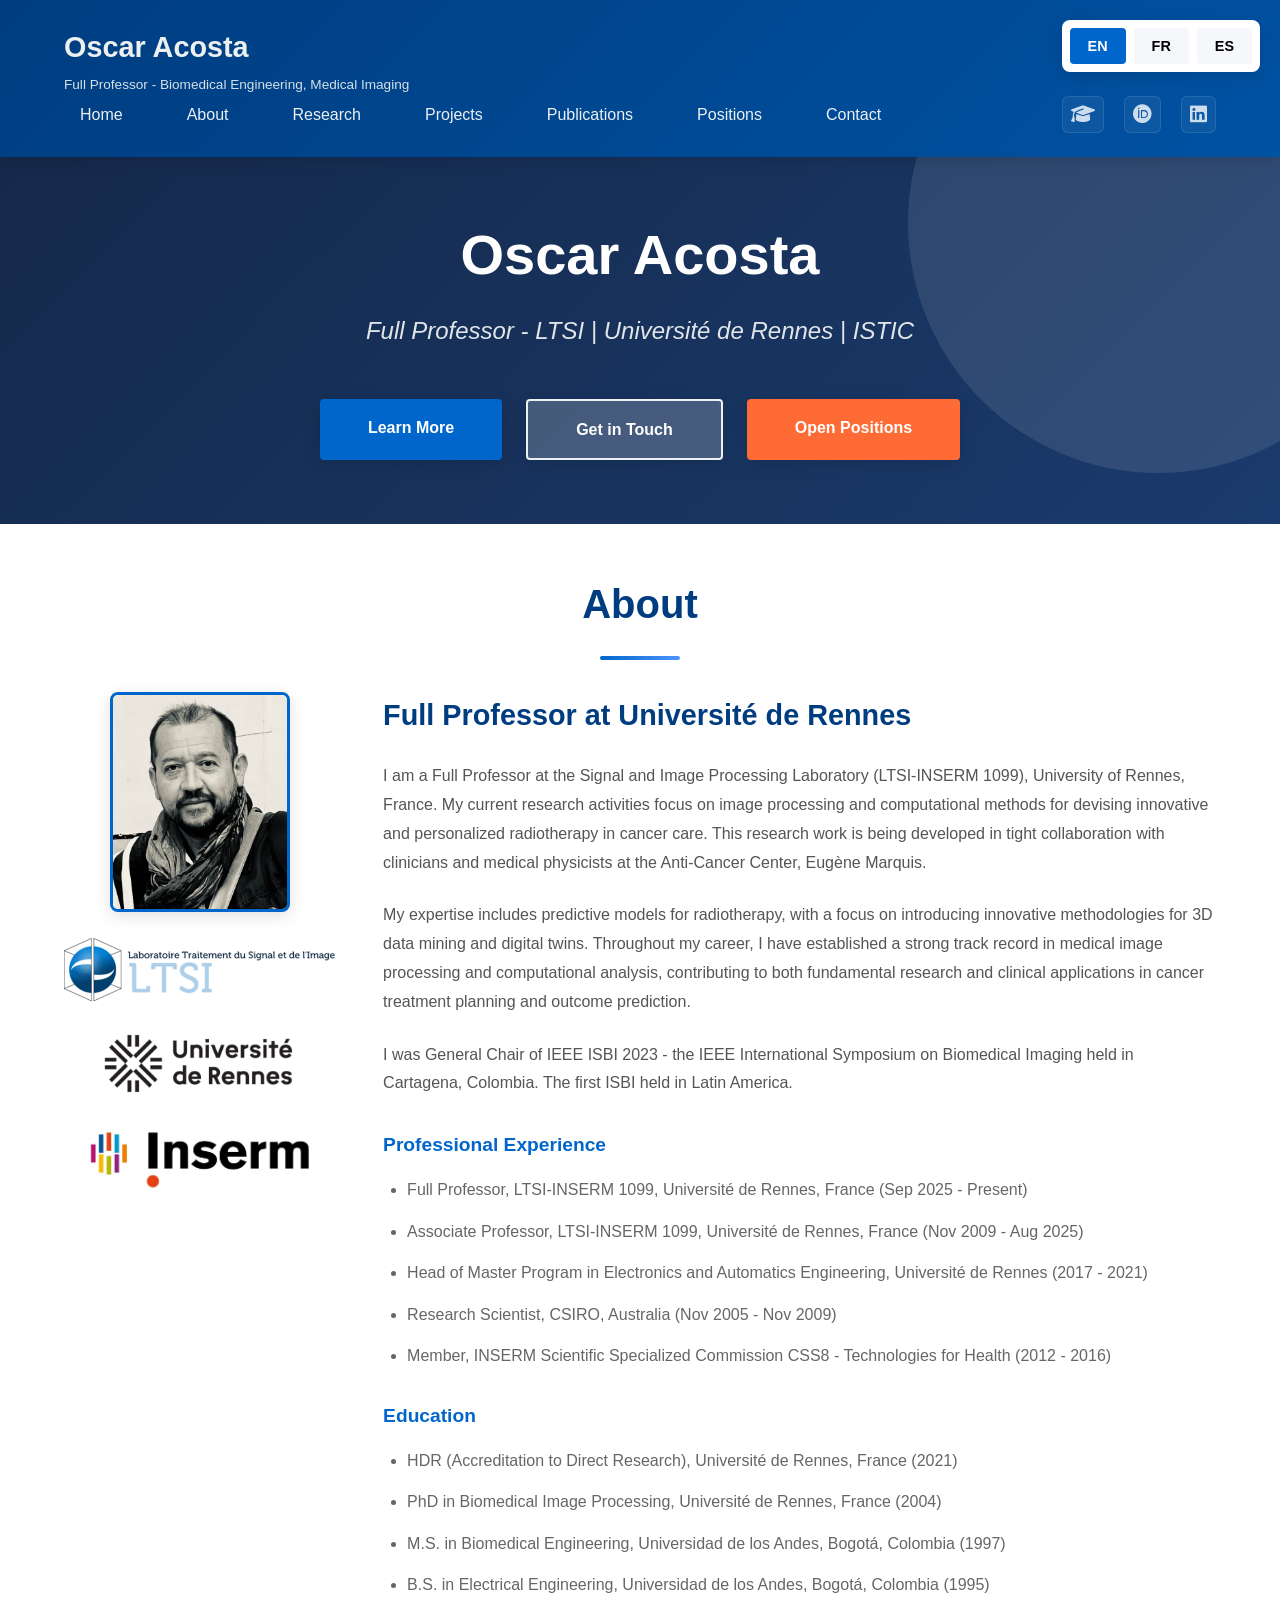
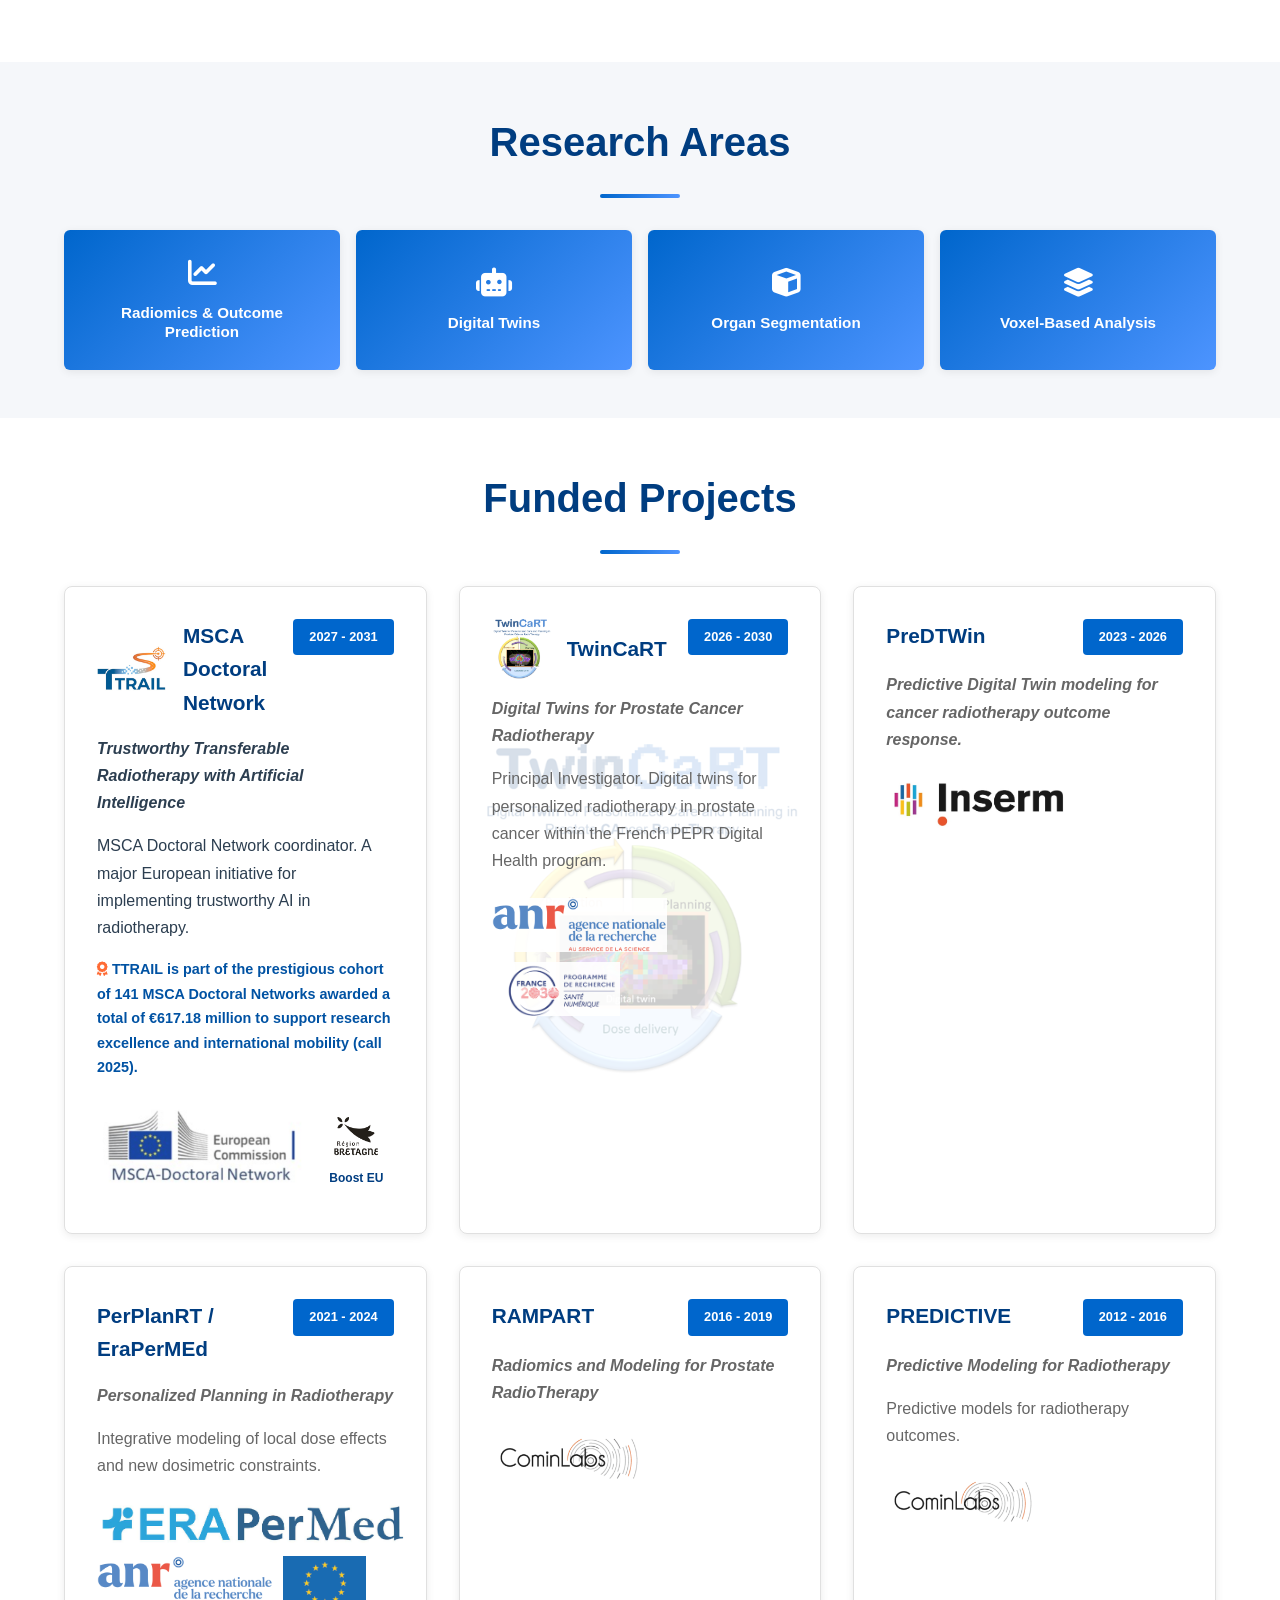
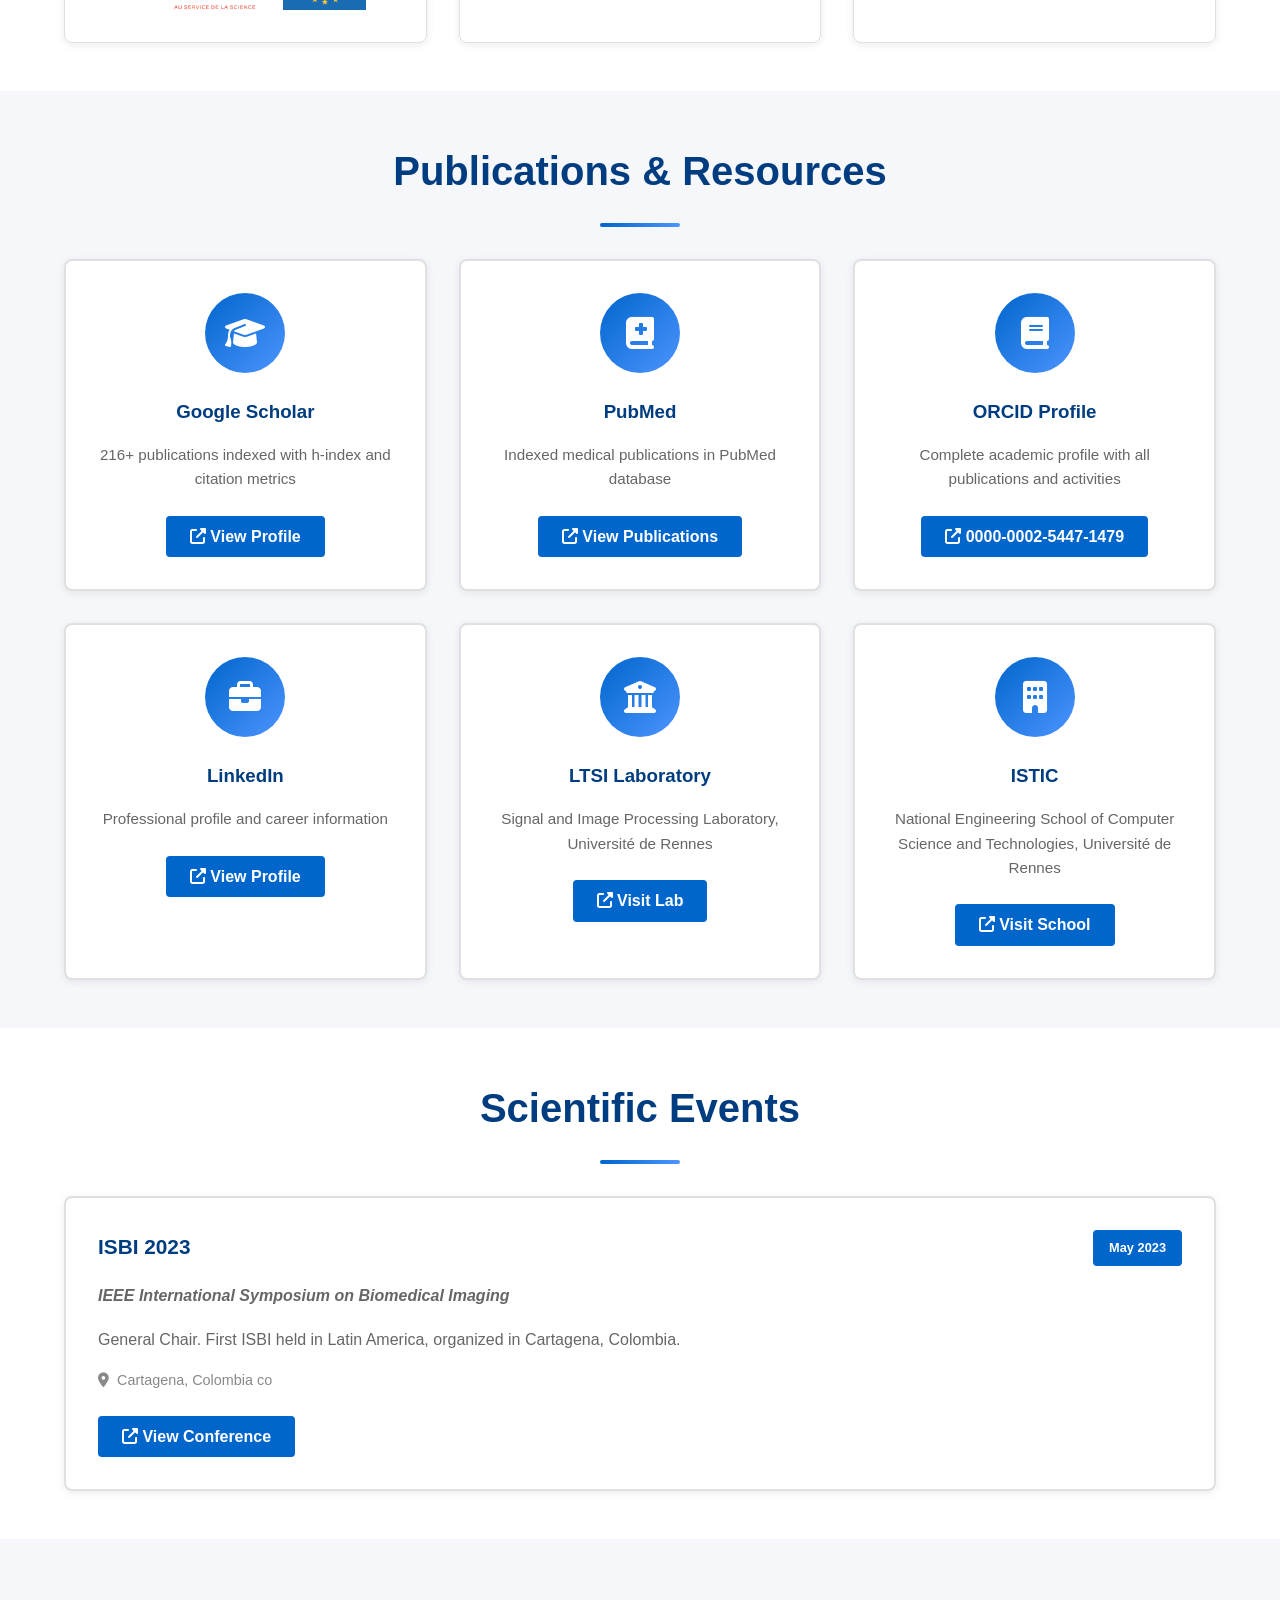
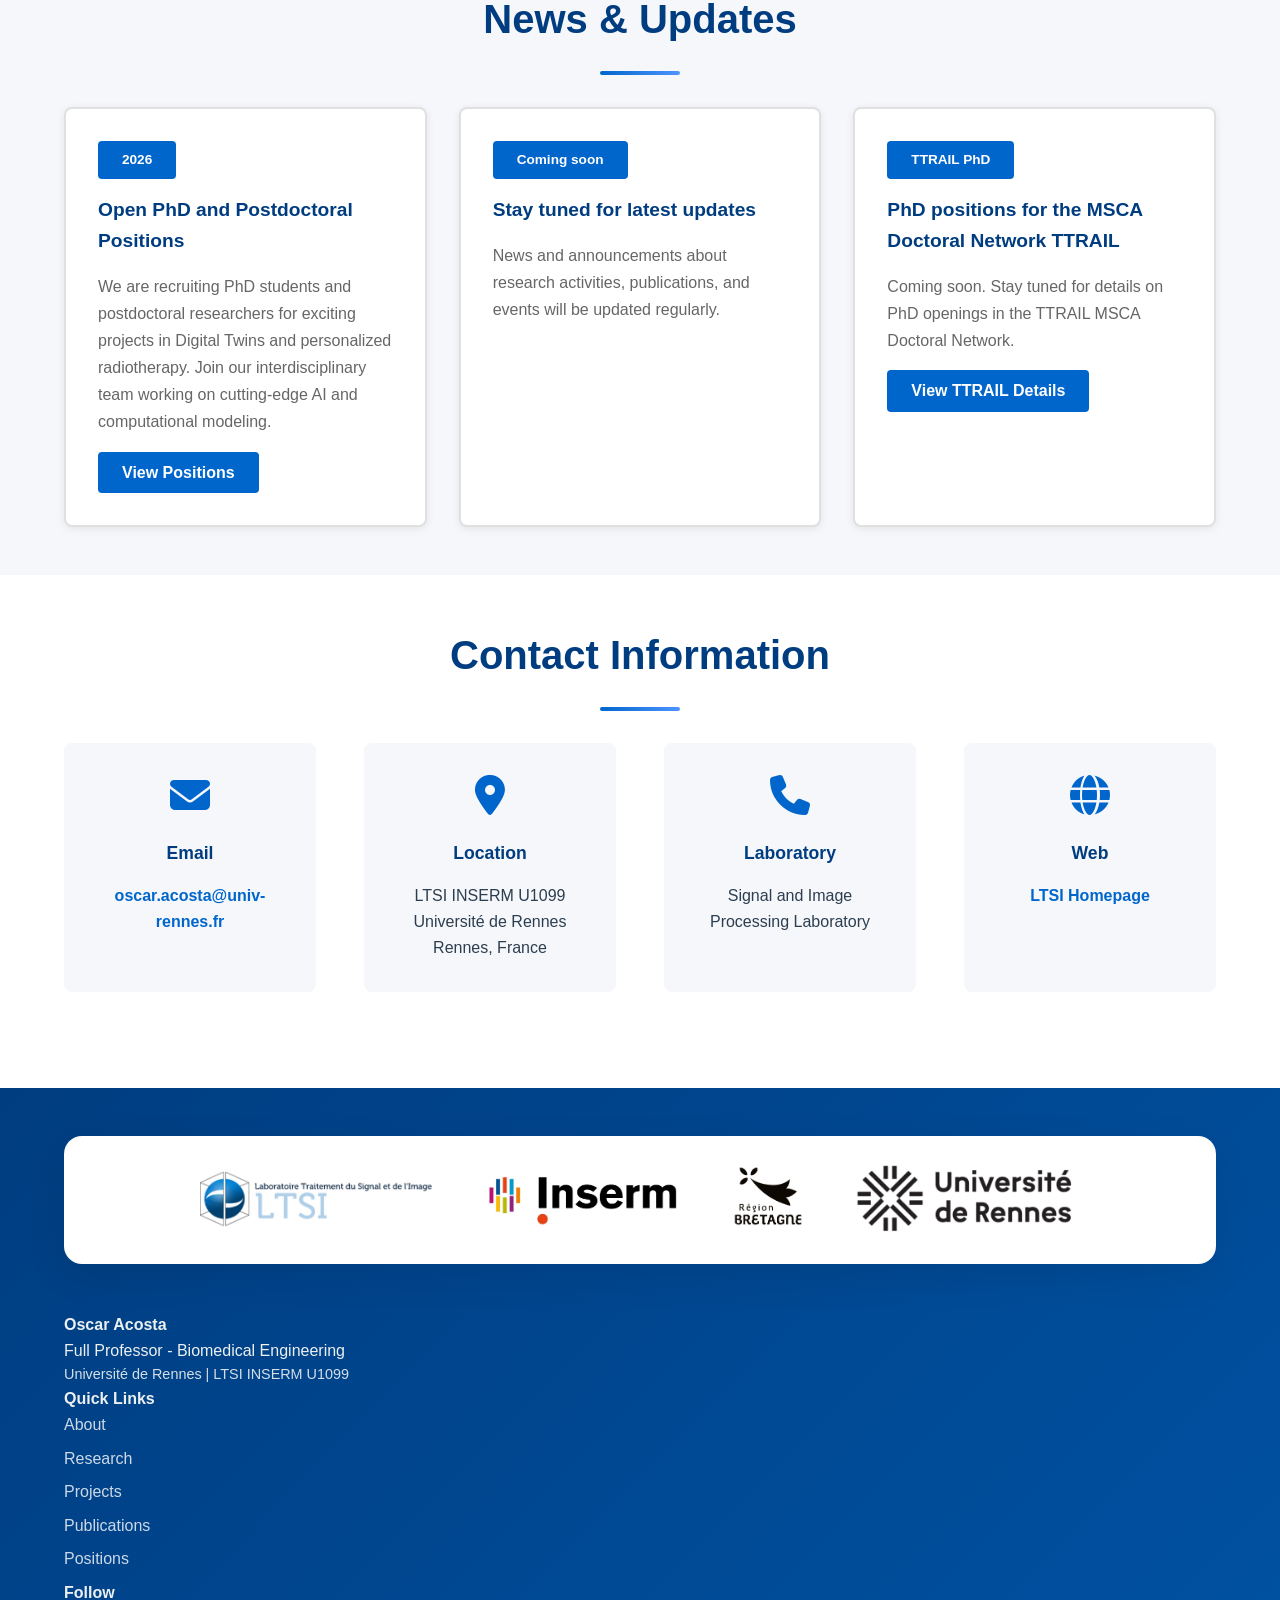
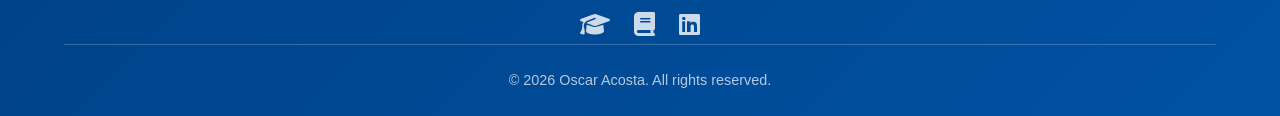
==== commit cf3b839c: "add Logos and corrections" ====
--- a/index.html
+++ b/index.html
@@ -159,25 +159,45 @@
             <h2 class="section-title" data-i18n="projects.title">Funded Projects</h2>
             
             <div class="projects-grid">
+
+
                 <div class="project-card">
                     <div class="project-header">
                         <a href="https://www.ttrail.eu/" target="_blank" rel="noopener noreferrer" class="project-link project-title-with-logo">
                             <img src="assets/images/ttrail-logo.png" alt="TTRAIL Logo" class="project-logo">
                             <h3>MSCA Doctoral Network</h3>
                         </a>
-                        <span class="project-badge">2026 - Present</span>
+                        <span class="project-badge">2027 - 2031</span>
                     </div>
                     <p class="project-acronym" data-i18n="projects.ttrail_full">Trustworthy Transferable Radiotherapy with Artificial Intelligence</p>
                     <p data-i18n="projects.ttrail_desc"><strong>MSCA Doctoral Network</strong> coordinator. A major European initiative for implementing trustworthy AI in radiotherapy.</p>
+                    
+                    <!-- New MSCA Funding Announcement Link -->
+                    <p style="font-size: 0.9rem; margin-top: 10px;">
+                        <i class="fas fa-award" style="color: #ff6b35;"></i> 
+                        <a href="https://marie-sklodowska-curie-actions.ec.europa.eu/whats-new/news/msca-awards-eu61718-million-for-doctoral-programmes" target="_blank" style="color: #0052a3; font-weight: 600;">
+                            TTRAIL is part of the prestigious cohort of 141 MSCA Doctoral Networks awarded a total of €617.18 million to support research excellence and international mobility (call 2025).
+                        </a>
+                    </p>
+
                     <div class="project-funders">
                         <a href="https://marie-sklodowska-curie-actions.ec.europa.eu/actions/doctoral-networks" target="_blank" rel="noopener noreferrer">
                             <img src="assets/images/msca-ttrail-logo.png" alt="MSCA TTRAIL" title="MSCA TTRAIL" class="msca-logo">
                         </a>
-                        <a href="https://www.tourismebretagne.com/" target="_blank" rel="noopener noreferrer">
-                            <img src="assets/images/Logo-Region-Bretagne.png" alt="Région Bretagne" title="Région Bretagne">
-                        </a>
-                    </div>
-                </div>
+                        <div class="bretagne-container">
+                            <a href="https://www.tourismebretagne.com/" target="_blank" rel="noopener noreferrer">
+                                <img src="assets/images/Logo-Region-Bretagne.png" alt="Région Bretagne" title="Région Bretagne" class="bretagne-logo-small">
+                            </a>
+                            <a href="https://www.bretagne.bzh/aides/fiches/boosteurope-projets-europeens/" target="_blank" class="boost-text">
+                                Boost EU
+                            </a>
+                        </div>
+                    </div>
+                </div>
+
+
+
+
 
                 <div class="project-card">
                     <div class="project-header">
@@ -191,6 +211,7 @@
                     <p data-i18n="projects.twincart_desc">Principal Investigator. Digital twins for personalized radiotherapy in prostate cancer within the French <a href="https://pepr-santenum.fr/en/home/" target="_blank" rel="noopener noreferrer">PEPR Digital Health program</a>.</p>
                     <div class="project-funders">
                         <img src="assets/images/anr-logo-2021@2x.png" alt="ANR" title="ANR">
+                        
                         <img src="assets/images/France2030.png" alt="France 2030" title="France 2030">
                     </div>
                 </div>
@@ -339,7 +360,7 @@
                     <p class="event-acronym" data-i18n="events.isbi_full">IEEE International Symposium on Biomedical Imaging</p>
                     <p data-i18n="events.isbi_desc"><strong>General Chair</strong>. First ISBI held in Latin America, organized in Cartagena, Colombia.</p>
                     <div class="event-meta">
-                        <span><i class="fas fa-map-marker-alt"></i> Cartagena, Colombia</span>
+                        <span><i class="fas fa-map-marker-alt"></i> Cartagena, Colombia co</span>
                     </div>
                     <a href="https://biomedicalimaging.org/2023/" target="_blank" class="event-link">
                         <i class="fas fa-external-link-alt"></i> View Conference
--- a/assets/css/style.css
+++ b/assets/css/style.css
@@ -370,6 +370,10 @@
     text-decoration: underline;
 }
 
+.project-card a:hover {
+    color: var(--accent-light);
+    text-decoration: none;
+}
 .project-funders img:hover {
     opacity: 1;
     transform: scale(1.05);
@@ -380,8 +384,48 @@
 }
 
 .msca-logo {
-    height: 60px !important;
-}
+    height: 90px !important; /* Increased from 60px to 100px */
+    width: auto;
+    object-fit: contain;
+    margin-right: 10px; /* Space between the two logos */
+}
+.project-card .bretagne-logo-small {
+    height: 40px !important; /* Slightly smaller than the MSCA logo */
+    width: auto;
+    opacity: 0.9;
+}
+
+/* Ensure they sit perfectly side-by-side */
+.project-card .project-funders {
+    display: flex;
+    align-items: center;
+    justify-content: flex-start; /* Aligns them to the left next to each other */
+    gap: 10px;
+}
+
+/* Layout for the Bretagne logo and text stack */
+.bretagne-container {
+    display: flex;
+    flex-direction: column;
+    align-items: center;
+    gap: 5px;
+}
+
+/* Styling for the Boost Program link */
+.boost-text {
+    font-size: 0.75rem; /* Very small text */
+    color: var(--primary-color);
+    font-weight: 600;
+    text-decoration: none;
+    transition: var(--transition);
+}
+
+.boost-text:hover {
+    color: var(--accent-light);
+    text-decoration: underline;
+}
+
+
 
 .hero-meta {
     display: flex;
